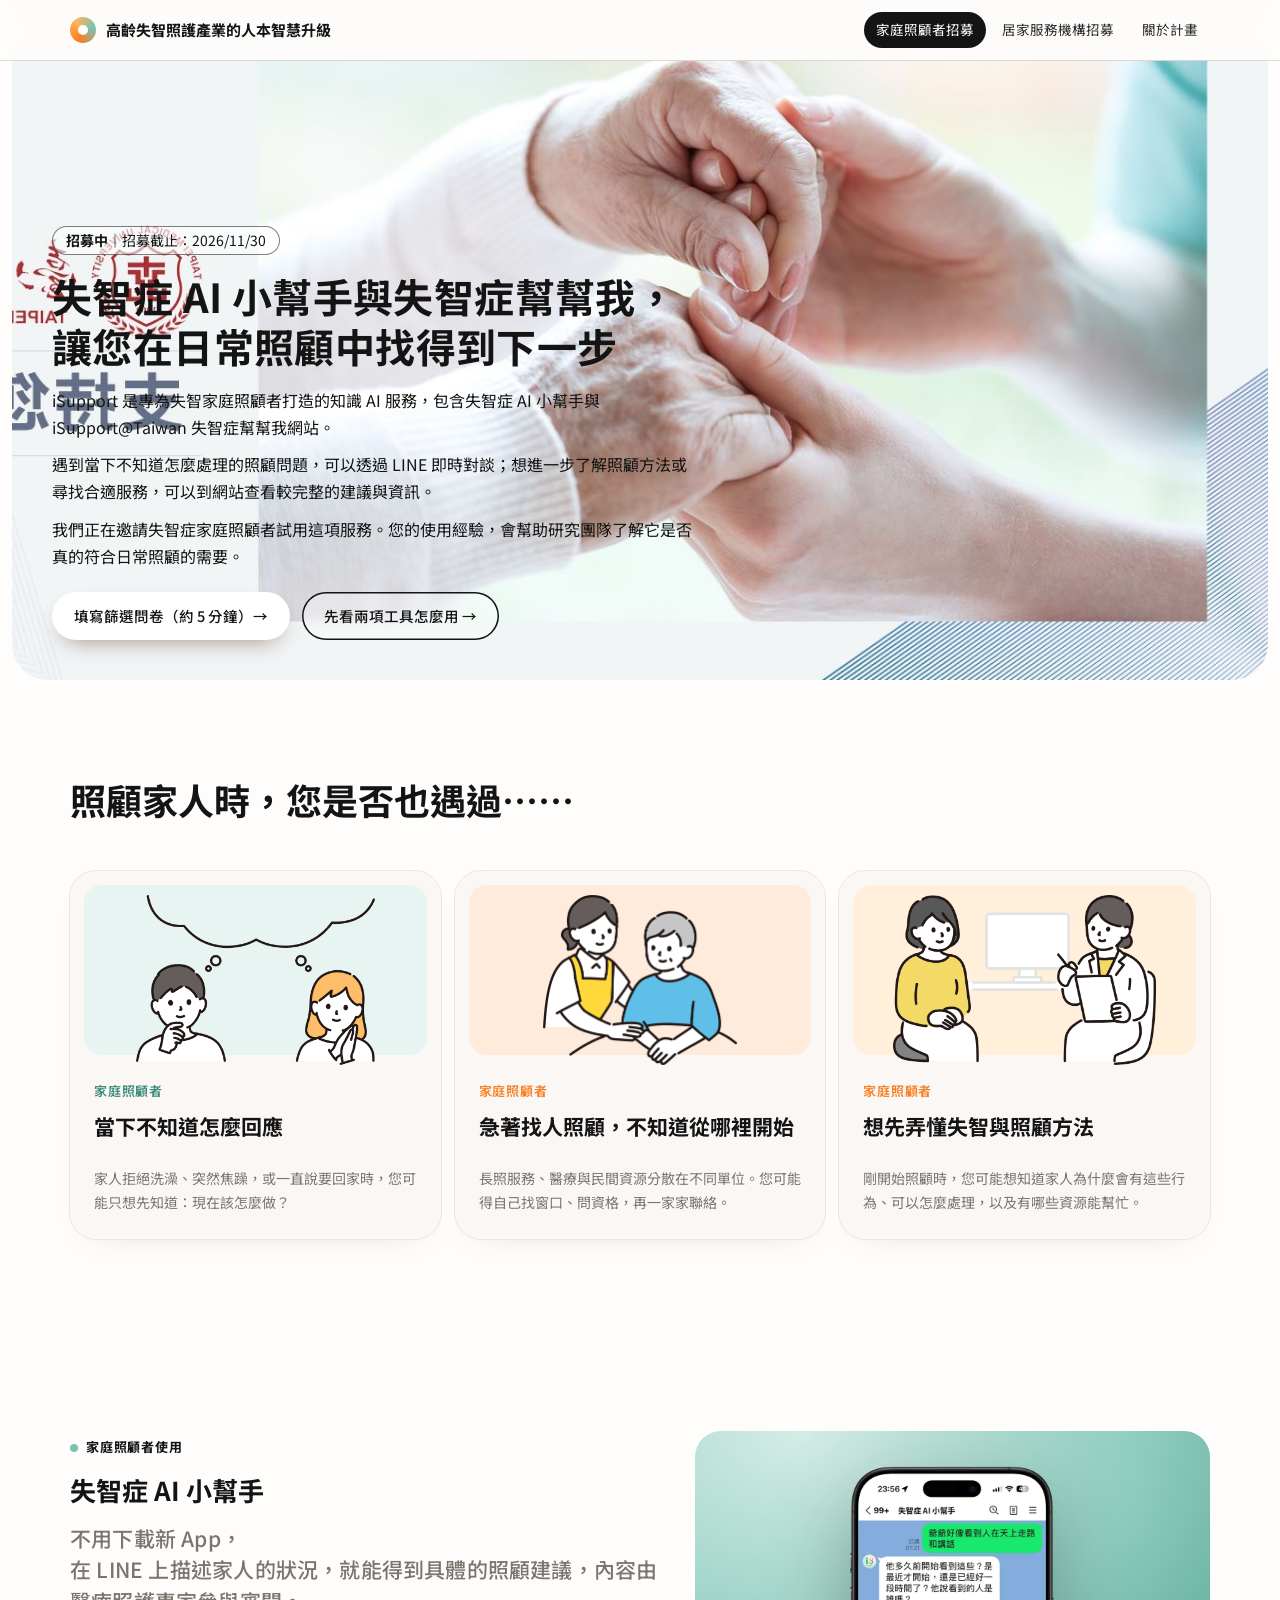
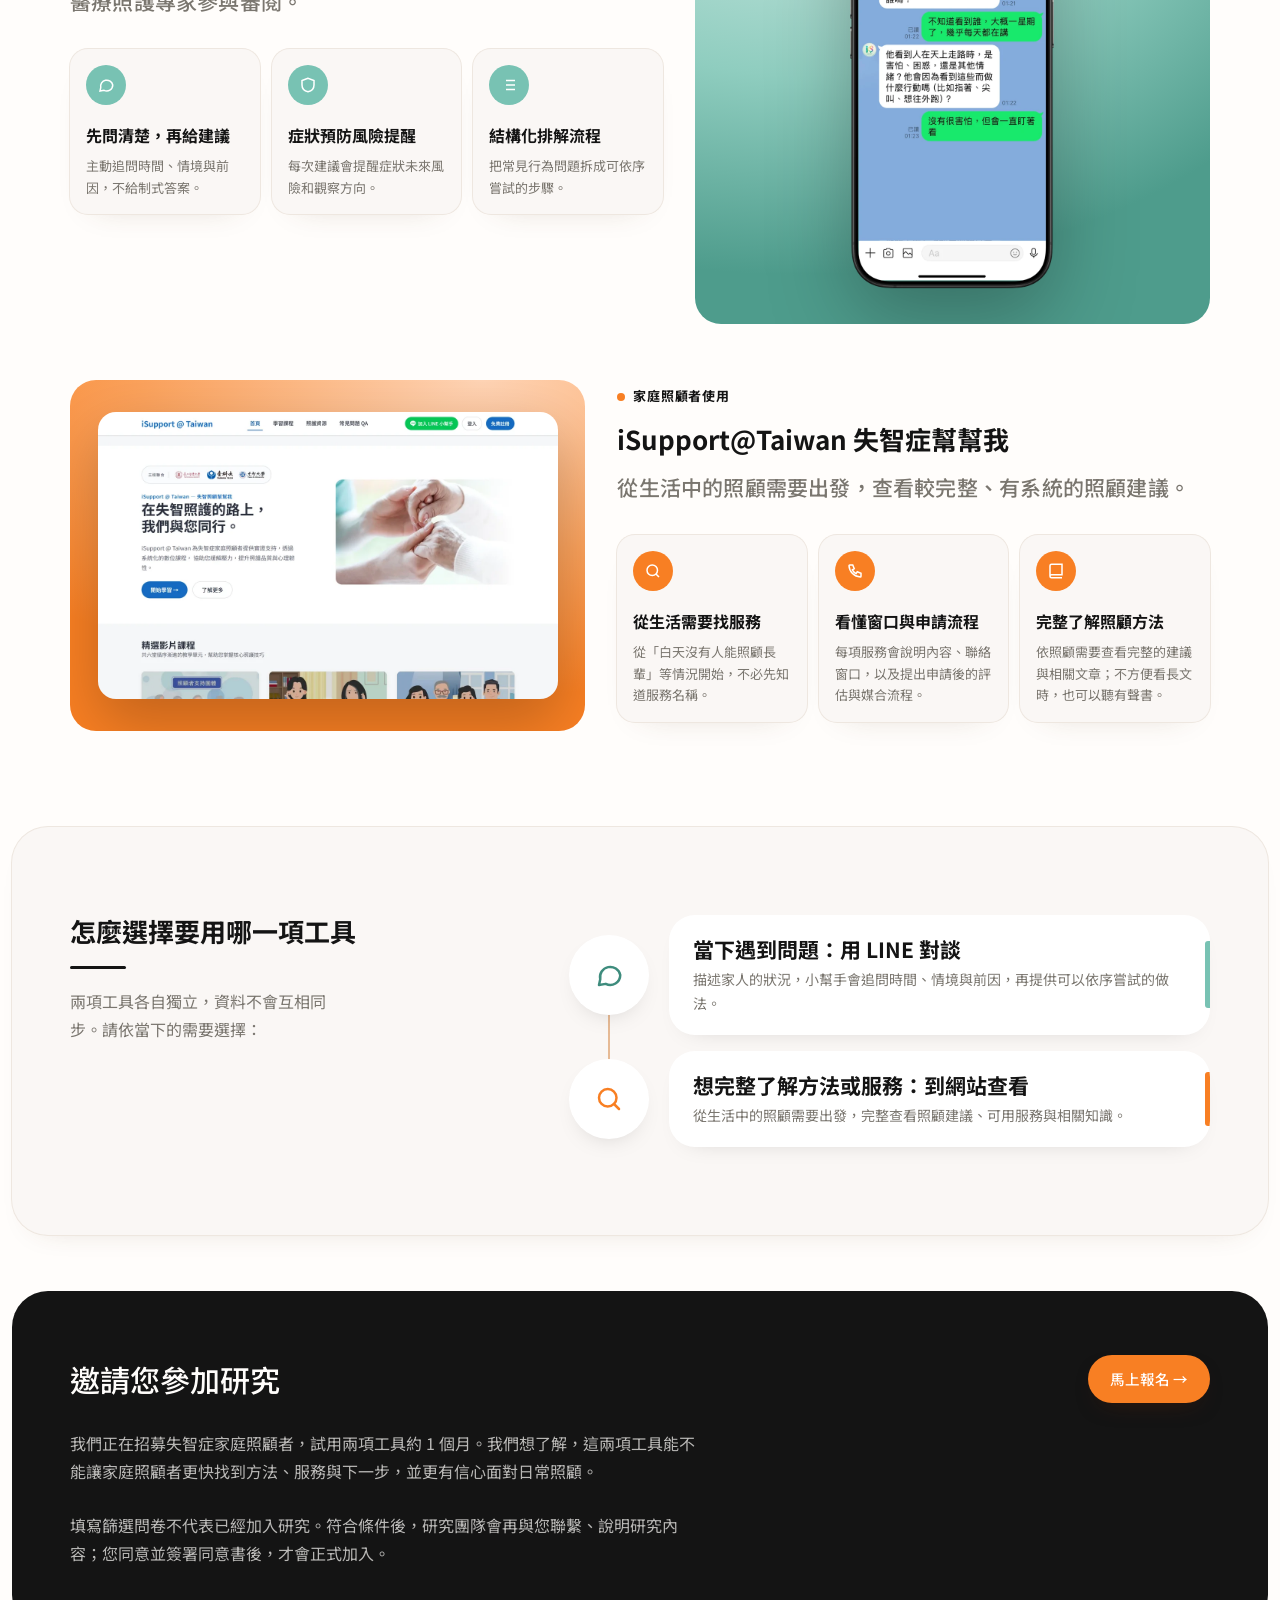
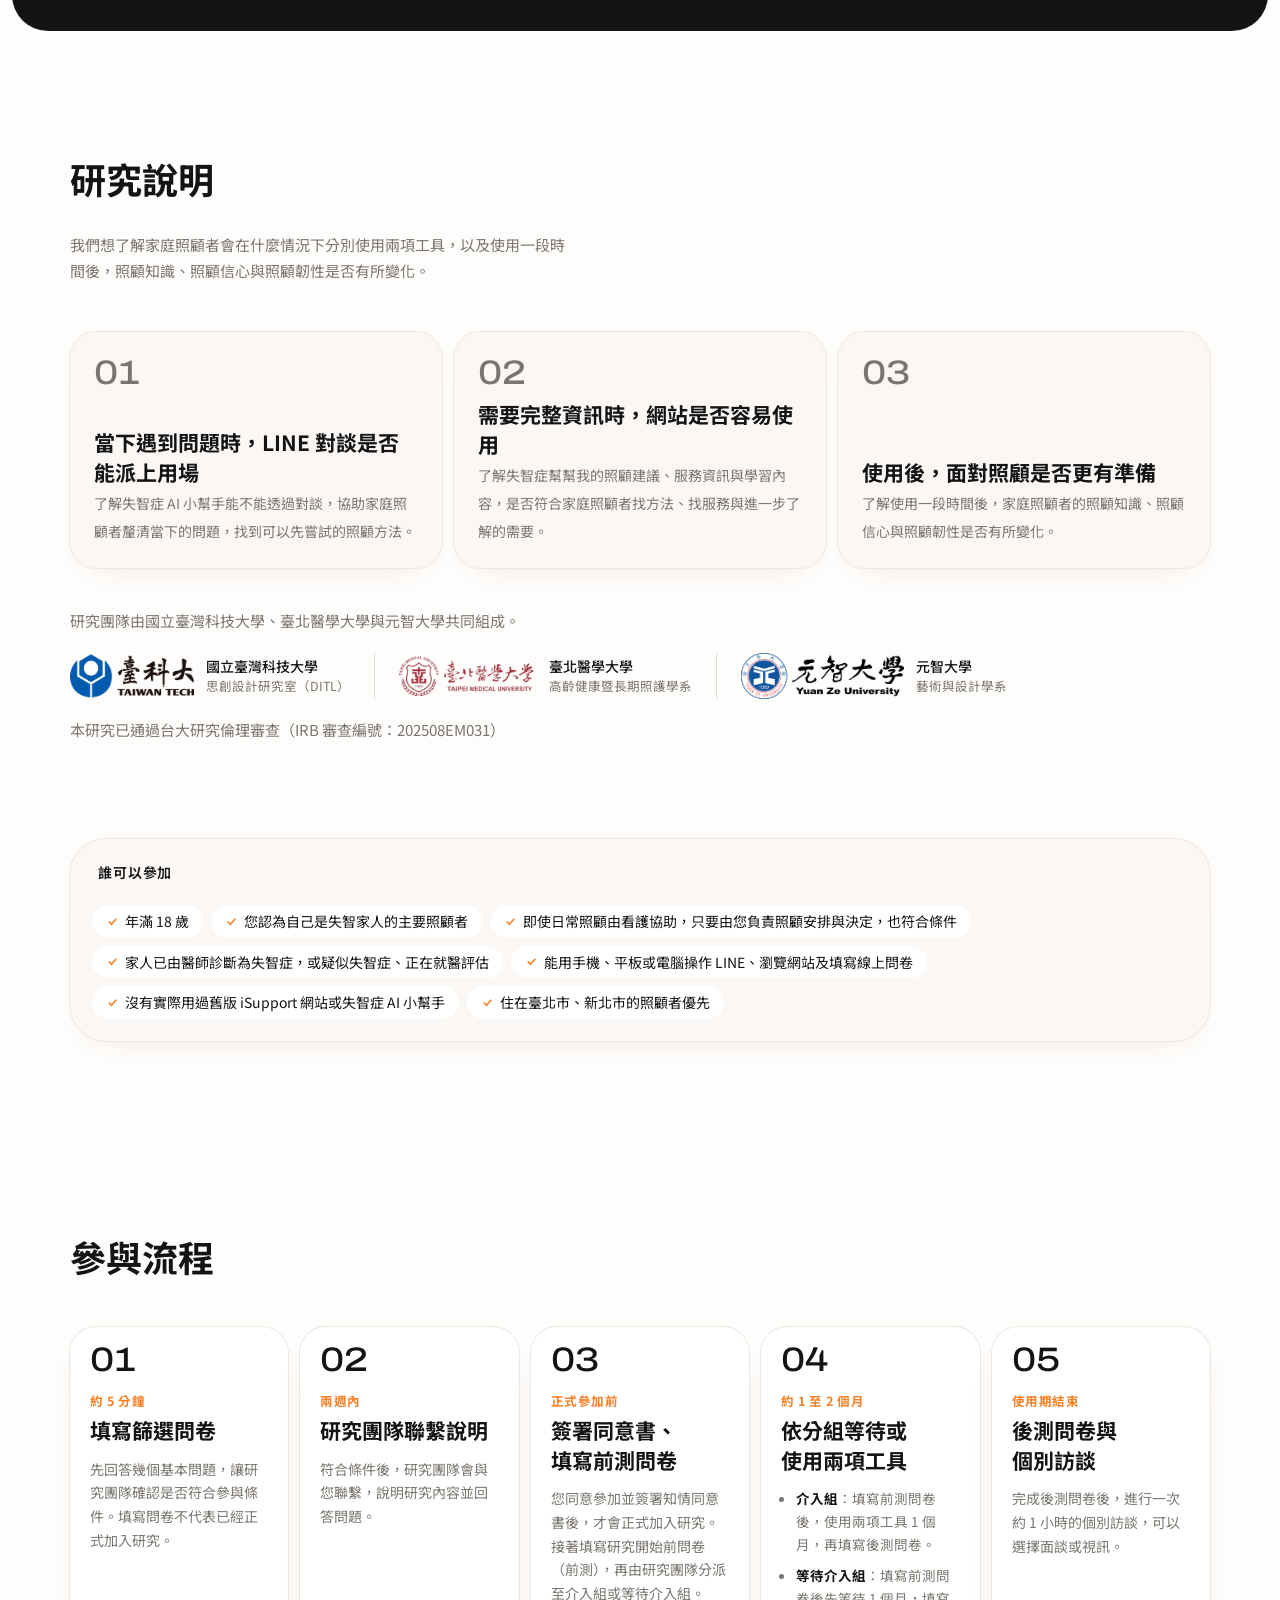
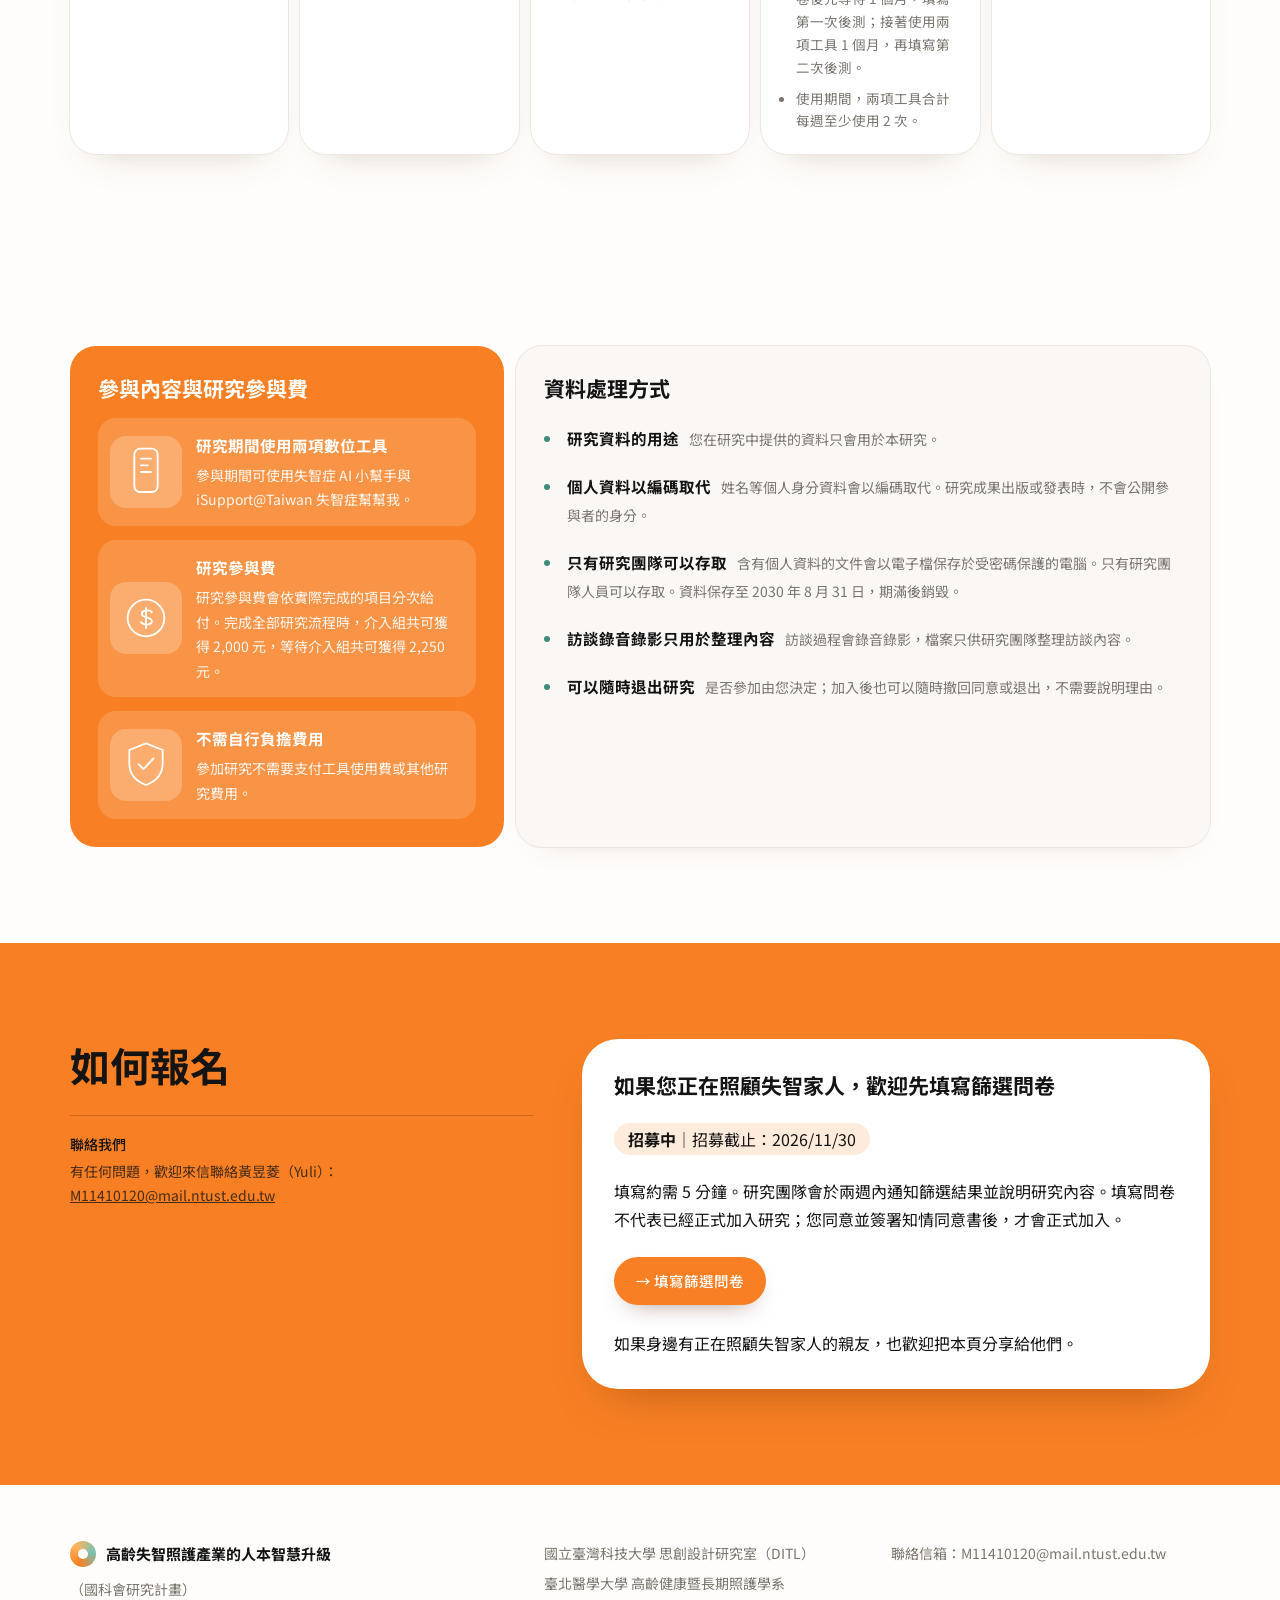
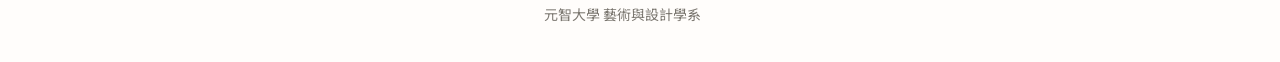
==== caregiver.html @ 8f6de263 "Add sign-up button next to the caregiver invitation heading Co-Authored-By: Claude Opus 5.5 <noreply" ====
<!DOCTYPE html>
<html lang="zh-Hant">
<head>
<meta charset="utf-8">
<meta name="viewport" content="width=device-width, initial-scale=1">
<title>家庭照顧者招募</title>
<link rel="preconnect" href="https://fonts.googleapis.com">
<link rel="preconnect" href="https://fonts.gstatic.com" crossorigin>
<link rel="stylesheet" href="https://fonts.googleapis.com/css2?family=Archivo:wdth,wght@62..125,300..700&family=Noto+Sans+TC:wght@300;400;500;700&display=swap">
<link rel="stylesheet" href="style.css">
</head>
<body>
<nav class="nav solid" aria-label="主選單">
  <div class="wrap nav-in">
    <a class="brand" href="index.html"><span class="mark" aria-hidden="true"></span><span>高齡失智照護產業的人本智慧升級</span></a>
    <div class="links">
      <a class="active" href="caregiver.html" aria-current="page">家庭照顧者招募</a>
      <a href="https://itracerecruit.vercel.app/" target="_blank" rel="noopener">居家服務機構招募</a>
      <a href="index.html#about">關於計畫</a>
    </div>
  </div>
</nav>

<header id="top" class="hero">
  <div class="hero-box">
    <div class="hero-bg"></div>
    <img class="hero-img" src="images/banner-image.jpg" alt="年輕人的雙手握著長者的雙手，背景是柔和的淺綠與白色">
    <div class="hero-foot">
      <div class="hero-copy">
        <p class="status"><strong>招募中</strong>｜招募截止：2026/11/30</p>
        <h1>失智症 AI 小幫手與失智症幫幫我，<br>讓您在日常照顧中找得到下一步</h1>
        <div class="lead">
          <p>iSupport 是專為失智家庭照顧者打造的知識 AI 服務，包含失智症 AI 小幫手與 iSupport@Taiwan 失智症幫幫我網站。</p>
          <p>遇到當下不知道怎麼處理的照顧問題，可以透過 LINE 即時對談；想進一步了解照顧方法或尋找合適服務，可以到網站查看較完整的建議與資訊。</p>
          <p>我們正在邀請失智症家庭照顧者試用這項服務。您的使用經驗，會幫助研究團隊了解它是否真的符合日常照顧的需要。</p>
        </div>
        <div class="hero-cta">
          <a class="pbtn pill-light noicon" href="https://forms.gle/ef3gXZLnYvv6YkhdA" target="_blank" rel="noopener">填寫篩選問卷（約 5 分鐘）→</a>
          <a class="pbtn pill-ghost" href="#tools">先看兩項工具怎麼用 →</a>
        </div>
      </div>
    </div>
  </div>
</header>

<section id="needs">
  <div class="wrap">
    <div class="intro">
      <h2>照顧家人時，您是否也遇過……</h2>
    </div>
    <div class="pain3">
      <a class="pcard pc1" href="#line">
        <div class="illu"><img src="images/needs-2.png" alt="兩個人各自托腮思考，上方有一個空白的思考雲"></div>
        <div class="pbody">
          <div>
            <span class="who">家庭照顧者</span>
            <h3>當下不知道怎麼回應</h3>
          </div>
          <p>家人拒絕洗澡、突然焦躁，或一直說要回家時，您可能只想先知道：現在該怎麼做？</p>
        </div>
        <div class="reveal">
          <span class="rtag">失智症 AI 小幫手</span>
          <strong><span class="sep">｜</span>透過對談釐清當下問題</strong>
          <span>在 LINE 描述家人的狀況，小幫手會透過對談追問情境、釐清問題，再提供可以依序嘗試的做法。</span>
          <span class="go">→ 前往了解</span>
        </div>
      </a>
      <a class="pcard pc2" href="#web">
        <div class="illu"><img src="images/needs-1.png" alt="照顧服務員坐在長者身旁，輕扶長者的手臂"></div>
        <div class="pbody">
          <div>
            <span class="who">家庭照顧者</span>
            <h3>急著找人照顧，不知道從哪裡開始</h3>
          </div>
          <p>長照服務、醫療與民間資源分散在不同單位。您可能得自己找窗口、問資格，再一家家聯絡。</p>
        </div>
        <div class="reveal">
          <span class="rtag">iSupport@Taiwan 失智症幫幫我</span>
          <strong><span class="sep">｜</span>從照顧需要找服務</strong>
          <span>從「白天沒有人能照顧長輩」等生活需要出發，查看可能適合的服務、聯絡窗口與申請流程。</span>
          <span class="go">→ 前往了解</span>
        </div>
      </a>
      <a class="pcard pc3" href="#web">
        <div class="illu"><img src="images/needs-3.png" alt="照顧者坐著和拿著板夾的醫護人員面談"></div>
        <div class="pbody">
          <div>
            <span class="who">家庭照顧者</span>
            <h3>想先弄懂失智與照顧方法</h3>
          </div>
          <p>剛開始照顧時，您可能想知道家人為什麼會有這些行為、可以怎麼處理，以及有哪些資源能幫忙。</p>
        </div>
        <div class="reveal">
          <span class="rtag">iSupport@Taiwan 失智症幫幫我</span>
          <strong><span class="sep">｜</span>完整了解照顧方法</strong>
          <span>依目前的照顧需要，查看完整的照顧建議與相關文章；不方便看長文時，也可以聽有聲書。</span>
          <span class="go">→ 前往了解</span>
        </div>
      </a>
    </div>
  </div>
</section>

<section id="tools">
  <div class="wrap">
    <div id="line" class="product">
      <div class="p-copy">
        <div>
          <p class="p-name"><i></i>家庭照顧者使用</p>
          <h2 style="font-size:clamp(22px,2.2vw,26px);margin-bottom:16px">失智症 AI 小幫手</h2>
          <p class="statement">不用下載新 App，<span class="dim">在 LINE 上描述家人的狀況，就能得到具體的照顧建議，內容由醫療照護專家參與審閱。</span></p>
        </div>
        <div class="feats">
          <div class="feat"><span class="ic"><svg viewBox="0 0 24 24" fill="none" stroke="currentColor" stroke-width="2" aria-hidden="true"><path d="M21 12a8 8 0 0 1-11.6 7.1L4 20l1-4.6A8 8 0 1 1 21 12z"/></svg></span><b>先問清楚，再給建議</b><span>主動追問時間、情境與前因，不給制式答案。</span></div>
          <div class="feat"><span class="ic"><svg viewBox="0 0 24 24" fill="none" stroke="currentColor" stroke-width="2" aria-hidden="true"><path d="M12 3 4 6v6c0 5 3.5 8 8 9 4.5-1 8-4 8-9V6z"/></svg></span><b>症狀預防風險提醒</b><span>每次建議會提醒症狀未來風險和觀察方向。</span></div>
          <div class="feat"><span class="ic"><svg viewBox="0 0 24 24" fill="none" stroke="currentColor" stroke-width="2" aria-hidden="true"><path d="M8 6h12M8 12h12M8 18h12M4 6h.01M4 12h.01M4 18h.01"/></svg></span><b>結構化排解流程</b><span>把常見行為問題拆成可依序嘗試的步驟。</span></div>
        </div>
      </div>
      <div class="media m-green">
        <img class="shot" src="images/line-helper-shot.webp" alt="LINE 對話畫面：照顧者說爺爺好像看到人在天上走路和講話，失智症 AI 小幫手追問開始多久、看到的人是誰，以及爺爺的情緒與反應" width="560" height="1144">
      </div>
    </div>
    <div id="web" class="product flip">
      <div class="p-copy">
        <div>
          <p class="p-name"><i></i>家庭照顧者使用</p>
          <h2 style="font-size:clamp(22px,2.2vw,26px);margin-bottom:16px">iSupport@Taiwan 失智症幫幫我</h2>
          <p class="statement">從生活中的照顧需要出發，查看較完整、有系統的照顧建議。</p>
        </div>
        <div class="feats">
          <div class="feat"><span class="ic"><svg viewBox="0 0 24 24" fill="none" stroke="currentColor" stroke-width="2" aria-hidden="true"><circle cx="11" cy="11" r="7"/><path d="m20 20-4-4"/></svg></span><b>從生活需要找服務</b><span>從「白天沒有人能照顧長輩」等情況開始，不必先知道服務名稱。</span></div>
          <div class="feat"><span class="ic"><svg viewBox="0 0 24 24" fill="none" stroke="currentColor" stroke-width="2" aria-hidden="true"><path d="M5 4h4l2 5-2.5 1.5a11 11 0 0 0 5 5L15 13l5 2v4a1 1 0 0 1-1 1A16 16 0 0 1 4 5a1 1 0 0 1 1-1z"/></svg></span><b>看懂窗口與申請流程</b><span>每項服務會說明內容、聯絡窗口，以及提出申請後的評估與媒合流程。</span></div>
          <div class="feat"><span class="ic"><svg viewBox="0 0 24 24" fill="none" stroke="currentColor" stroke-width="2" aria-hidden="true"><path d="M4 19V5a2 2 0 0 1 2-2h14v14H6a2 2 0 0 0-2 2 2 2 0 0 0 2 2h14"/></svg></span><b>完整了解照顧方法</b><span>依照顧需要查看完整的建議與相關文章；不方便看長文時，也可以聽有聲書。</span></div>
        </div>
      </div>
      <div class="media m-orange">
        <img src="images/web-home-shot.webp" alt="iSupport@Taiwan 網站首頁畫面：上方是三校聯合標誌與標題「在失智照護的路上，我們與您同行。」，右側是握手照片，下方是影片課程列表" width="1200" height="750">
      </div>
    </div>
  </div>
</section>

<section id="how" class="band">
  <div class="wrap how-grid">
    <div class="how-side">
      <h2>怎麼選擇要用哪一項工具</h2>
      <div class="rule"></div>
      <p>兩項工具各自獨立，資料不會互相同步。請依當下的需要選擇：</p>
    </div>
    <ol class="vflow">
      <li class="vf-w">
        <span class="vf-ic"><svg viewBox="0 0 24 24" fill="none" stroke="currentColor" stroke-width="2" aria-hidden="true"><path d="M21 12a8 8 0 0 1-11.6 7.1L4 20l1-4.6A8 8 0 1 1 21 12z"/></svg></span>
        <div class="vf-card"><b>當下遇到問題：用 LINE 對談</b><small>描述家人的狀況，小幫手會追問時間、情境與前因，再提供可以依序嘗試的做法。</small></div>
      </li>
      <li class="vf-s">
        <span class="vf-ic"><svg viewBox="0 0 24 24" fill="none" stroke="currentColor" stroke-width="2" aria-hidden="true"><circle cx="11" cy="11" r="7"/><path d="m20 20-4-4"/></svg></span>
        <div class="vf-card"><b>想完整了解方法或服務：到網站查看</b><small>從生活中的照顧需要出發，完整查看照顧建議、可用服務與相關知識。</small></div>
      </li>
    </ol>
  </div>
</section>

<div id="join" class="cta">
  <div class="cta-in">
    <div class="wrap cta-grid">
      <div class="row">
        <h2>邀請您參加研究</h2>
        <a class="pbtn pill-orange noicon" href="https://forms.gle/ef3gXZLnYvv6YkhdA" target="_blank" rel="noopener">馬上報名 →</a>
      </div>
      <p>我們正在招募失智症家庭照顧者，試用兩項工具約 1 個月。我們想了解，這兩項工具能不能讓家庭照顧者更快找到方法、服務與下一步，並更有信心面對日常照顧。</p>
      <p>填寫篩選問卷不代表已經加入研究。符合條件後，研究團隊會再與您聯繫、說明研究內容；您同意並簽署同意書後，才會正式加入。</p>
    </div>
  </div>
</div>

<section id="study">
  <div class="wrap">
    <div class="intro">
      <h2>研究說明</h2>
      <p class="sub">我們想了解家庭照顧者會在什麼情況下分別使用兩項工具，以及使用一段時間後，照顧知識、照顧信心與照顧韌性是否有所變化。</p>
    </div>
    <div class="goals">
      <div class="goal"><span class="k">01</span><div><b><span class="sep">｜</span>當下遇到問題時，LINE 對談是否能派上用場</b><br><span>了解失智症 AI 小幫手能不能透過對談，協助家庭照顧者釐清當下的問題，找到可以先嘗試的照顧方法。</span></div></div>
      <div class="goal"><span class="k">02</span><div><b><span class="sep">｜</span>需要完整資訊時，網站是否容易使用</b><br><span>了解失智症幫幫我的照顧建議、服務資訊與學習內容，是否符合家庭照顧者找方法、找服務與進一步了解的需要。</span></div></div>
      <div class="goal"><span class="k">03</span><div><b><span class="sep">｜</span>使用後，面對照顧是否更有準備</b><br><span>了解使用一段時間後，家庭照顧者的照顧知識、照顧信心與照顧韌性是否有所變化。</span></div></div>
    </div>
    <div class="team">
      <p>研究團隊由國立臺灣科技大學、臺北醫學大學與元智大學共同組成。</p>
      <div class="partners">
        <div class="partner">
          <img class="logo-img" src="images/NTUST_Logo.png" alt="國立臺灣科技大學標誌：藍色圖形與「臺科大 TAIWAN TECH」字樣">
          <span class="names"><b>國立臺灣科技大學</b><span>思創設計研究室（DITL）</span></span>
        </div>
        <div class="partner">
          <img class="logo-img" src="images/TMU_Logo.png" alt="臺北醫學大學標誌：紅色校徽與「臺北醫學大學 TAIPEI MEDICAL UNIVERSITY」字樣">
          <span class="names"><b>臺北醫學大學</b><span>高齡健康暨長期照護學系</span></span>
        </div>
        <div class="partner">
          <img class="logo-img" src="images/YZU_Logo.png" alt="元智大學標誌：藍色校徽與「元智大學 Yuan Ze University」字樣">
          <span class="names"><b>元智大學</b><span>藝術與設計學系</span></span>
        </div>
      </div>
      <p class="irb">本研究已通過台大研究倫理審查（IRB 審查編號：202508EM031）</p>
    </div>

    <div id="who" class="org who-block">
      <div class="org-head">
        <h2>誰可以參加</h2>
      </div>
      <ul class="org-cond">
        <li><svg viewBox="0 0 24 24" fill="none" stroke="currentColor" stroke-width="3" aria-hidden="true"><path d="m5 12 5 5 9-10"/></svg>年滿 18 歲</li>
        <li><svg viewBox="0 0 24 24" fill="none" stroke="currentColor" stroke-width="3" aria-hidden="true"><path d="m5 12 5 5 9-10"/></svg>您認為自己是失智家人的主要照顧者</li>
        <li><svg viewBox="0 0 24 24" fill="none" stroke="currentColor" stroke-width="3" aria-hidden="true"><path d="m5 12 5 5 9-10"/></svg>即使日常照顧由看護協助，只要由您負責照顧安排與決定，也符合條件</li>
        <li><svg viewBox="0 0 24 24" fill="none" stroke="currentColor" stroke-width="3" aria-hidden="true"><path d="m5 12 5 5 9-10"/></svg>家人已由醫師診斷為失智症，或疑似失智症、正在就醫評估</li>
        <li><svg viewBox="0 0 24 24" fill="none" stroke="currentColor" stroke-width="3" aria-hidden="true"><path d="m5 12 5 5 9-10"/></svg>能用手機、平板或電腦操作 LINE、瀏覽網站及填寫線上問卷</li>
        <li><svg viewBox="0 0 24 24" fill="none" stroke="currentColor" stroke-width="3" aria-hidden="true"><path d="m5 12 5 5 9-10"/></svg>沒有實際用過舊版 iSupport 網站或失智症 AI 小幫手</li>
        <li><svg viewBox="0 0 24 24" fill="none" stroke="currentColor" stroke-width="3" aria-hidden="true"><path d="m5 12 5 5 9-10"/></svg>住在臺北市、新北市的照顧者優先</li>
      </ul>
    </div>
  </div>
</section>

<section id="process">
  <div class="wrap">
    <div class="intro">
      <h2>參與流程</h2>
    </div>
    <div class="steps5">
      <article class="step">
        <div class="step-body"><div><span class="n">01</span><span class="sep">｜</span><span class="when">約 5 分鐘</span><h3><span class="sep">：</span>填寫篩選問卷</h3></div><p>先回答幾個基本問題，讓研究團隊確認是否符合參與條件。填寫問卷不代表已經正式加入研究。</p></div>
      </article>
      <article class="step">
        <div class="step-body"><div><span class="n">02</span><span class="sep">｜</span><span class="when">兩週內</span><h3><span class="sep">：</span>研究團隊聯繫說明</h3></div><p>符合條件後，研究團隊會與您聯繫，說明研究內容並回答問題。</p></div>
      </article>
      <article class="step">
        <div class="step-body"><div><span class="n">03</span><span class="sep">｜</span><span class="when">正式參加前</span><h3><span class="sep">：</span>簽署同意書、填寫前測問卷</h3></div><p>您同意參加並簽署知情同意書後，才會正式加入研究。接著填寫研究開始前問卷（前測），再由研究團隊分派至介入組或等待介入組。</p></div>
      </article>
      <article class="step">
        <div class="step-body"><div><span class="n">04</span><span class="sep">｜</span><span class="when">約 1 至 2 個月</span><h3><span class="sep">：</span>依分組等待或使用兩項工具</h3></div>
          <ul>
            <li><b>介入組</b>：填寫前測問卷後，使用兩項工具 1 個月，再填寫後測問卷。</li>
            <li><b>等待介入組</b>：填寫前測問卷後先等待 1 個月，填寫第一次後測；接著使用兩項工具 1 個月，再填寫第二次後測。</li>
            <li>使用期間，兩項工具合計每週至少使用 2 次。</li>
          </ul>
        </div>
      </article>
      <article class="step">
        <div class="step-body"><div><span class="n">05</span><span class="sep">｜</span><span class="when">使用期結束</span><h3><span class="sep">：</span>後測問卷與個別訪談</h3></div><p>完成後測問卷後，進行一次約 1 小時的個別訪談，可以選擇面談或視訊。</p></div>
      </article>
    </div>
  </div>
</section>

<section id="benefits">
  <div class="wrap">
    <div class="rp">
      <div class="reward">
        <h3>參與內容與研究參與費</h3>
        <div class="rw">
          <span class="rw-ill"><svg viewBox="0 0 72 72" aria-hidden="true"><rect x="22" y="8" width="28" height="52" rx="7"/><path d="M30 20h12M30 28h8M30 36h12"/></svg></span>
          <div><b>研究期間使用兩項數位工具</b><span>參與期間可使用失智症 AI 小幫手與 iSupport@Taiwan 失智症幫幫我。</span></div>
        </div>
        <div class="rw">
          <span class="rw-ill"><svg viewBox="0 0 72 72" aria-hidden="true"><circle cx="36" cy="36" r="22"/><path d="M36 24v24M43 29c-2-3-12-3-12 2 0 6 12 3 12 9 0 5-10 5-13 1"/></svg></span>
          <div><b>研究參與費</b><span>研究參與費會依實際完成的項目分次給付。完成全部研究流程時，介入組共可獲得 2,000 元，等待介入組共可獲得 2,250 元。</span></div>
        </div>
        <div class="rw">
          <span class="rw-ill"><svg viewBox="0 0 72 72" aria-hidden="true"><path d="M36 10 16 18v16c0 14 9 22 20 26 11-4 20-12 20-26V18z"/><path d="m27 35 6 6 12-13"/></svg></span>
          <div><b>不需自行負擔費用</b><span>參加研究不需要支付工具使用費或其他研究費用。</span></div>
        </div>
      </div>
      <div id="privacy" class="privacy">
        <h3>資料處理方式</h3>
        <ul class="pv-list">
          <li><b>研究資料的用途</b><span>您在研究中提供的資料只會用於本研究。</span></li>
          <li><b>個人資料以編碼取代</b><span>姓名等個人身分資料會以編碼取代。研究成果出版或發表時，不會公開參與者的身分。</span></li>
          <li><b>只有研究團隊可以存取</b><span>含有個人資料的文件會以電子檔保存於受密碼保護的電腦。只有研究團隊人員可以存取。資料保存至 2030 年 8 月 31 日，期滿後銷毀。</span></li>
          <li><b>訪談錄音錄影只用於整理內容</b><span>訪談過程會錄音錄影，檔案只供研究團隊整理訪談內容。</span></li>
          <li><b>可以隨時退出研究</b><span>是否參加由您決定；加入後也可以隨時撤回同意或退出，不需要說明理由。</span></li>
        </ul>
      </div>
    </div>
  </div>
</section>

<section id="apply" class="apply-sec">
  <div class="wrap form-wrap">
    <div class="form-side">
      <h2>如何報名</h2>
      <div id="contact" class="contact">
        <b>聯絡我們</b>
        <span>有任何問題，歡迎來信聯絡黃昱菱（Yuli）：<a href="mailto:M11410120@mail.ntust.edu.tw">M11410120@mail.ntust.edu.tw</a></span>
      </div>
    </div>
    <div class="form-card">
      <h3>如果您正在照顧失智家人，歡迎先填寫篩選問卷</h3>
      <p class="status"><strong>招募中</strong>｜招募截止：2026/11/30</p>
      <p>填寫約需 5 分鐘。研究團隊會於兩週內通知篩選結果並說明研究內容。填寫問卷不代表已經正式加入研究；您同意並簽署知情同意書後，才會正式加入。</p>
      <a class="pbtn pill-orange noicon" href="https://forms.gle/ef3gXZLnYvv6YkhdA" target="_blank" rel="noopener">→ 填寫篩選問卷</a>
      <p>如果身邊有正在照顧失智家人的親友，也歡迎把本頁分享給他們。</p>
    </div>
  </div>
</section>

<footer>
  <div class="wrap">
    <div class="foot">
      <div>
        <a class="brand" href="index.html"><span class="mark" aria-hidden="true"></span><span>高齡失智照護產業的人本智慧升級</span></a><span>（國科會研究計畫）</span>
      </div>
      <ul>
        <li>國立臺灣科技大學 思創設計研究室（DITL）</li>
        <li>臺北醫學大學 高齡健康暨長期照護學系</li>
        <li>元智大學 藝術與設計學系</li>
      </ul>
      <p>聯絡信箱：<a href="mailto:M11410120@mail.ntust.edu.tw">M11410120@mail.ntust.edu.tw</a></p>
    </div>
  </div>
</footer>
</body>
</html>
---- style.css ----
/* Layout: 留白多的極簡編排——全幅插畫主視覺＋超大字標，區塊用「小標籤（左）＋大段陳述（右）」開場，內容收在淺灰圓角面板，步驟用可橫向滑動的卡片與進度線 */
:root{
  --page:#FFFDFB; --panel:#FAF7F5; --surface:#FFFFFF; --ink:#141414; --muted:#7A766F; --line:#DCD9D2;
  --primary:#F87F23; --primary-soft:#FEEBDC; --green:#78C2B3; --green-ink:#3E8C7D; --green-soft:#E7F4F1; --yellow:#FFB45C;
  --danger:#D9472F; --chat-me:#D3ECE6; --edge:#EEE7E0; --amber:#FFEFD6; --lift:0 14px 32px -26px rgba(90,60,30,.28);
  --teal:var(--green); --teal-soft:var(--green-soft); --orange:var(--green-ink); --orange-soft:var(--green-soft); --lav-soft:color-mix(in srgb,var(--yellow) 18%,var(--surface)); --bg:var(--panel);
  --f-wide:"Archivo","Noto Sans TC",system-ui,sans-serif;
  --f-body:"Noto Sans TC","PingFang TC","Microsoft JhengHei",system-ui,sans-serif;
  --r-xl:36px; --r-lg:26px; --r:18px;
  color-scheme:light;
}

*{box-sizing:border-box}
html{overflow-x:clip}
body{background:var(--page);color:var(--ink);font-family:var(--f-body);font-size:16px;line-height:1.75;margin:0;overflow-x:clip}
.wrap{max-width:1180px;margin:0 auto;padding-inline:20px;position:relative}
h1,h2,h3,h4{margin:0;line-height:1.3;text-wrap:balance}
p{margin:0}
a{color:inherit}
.num{font-family:var(--f-wide);font-variant-numeric:tabular-nums}
section{padding-block:96px;position:relative}
:focus-visible{outline:3px solid var(--primary);outline-offset:3px}

/* pills */
.pbtn{display:inline-flex;align-items:center;gap:14px;padding:6px 6px 6px 22px;border-radius:999px;font-size:14.5px;font-weight:500;text-decoration:none;white-space:nowrap;transition:transform .2s ease}
.pbtn i{width:36px;height:36px;border-radius:50%;display:grid;place-items:center;flex:none;transition:transform .25s ease}
.pbtn i svg{width:16px;height:16px}
.pbtn:hover i{transform:translateX(3px) rotate(-30deg)}
.pill-dark{background:var(--ink);color:var(--page)} .pill-dark i{background:var(--page);color:var(--ink)}
.pill-light{background:rgba(255,255,255,.92);color:#141414} .pill-light i{background:#141414;color:#fff}
.pill-orange{background:var(--primary);color:#fff} .pill-orange i{background:#fff;color:#C25E10}
.pill-ghost{background:transparent;color:inherit;box-shadow:inset 0 0 0 1.5px currentColor;padding:6px 22px;min-height:48px}

/* labels + statements */
.label{display:flex;align-items:center;gap:10px;font-size:17px;font-weight:700;letter-spacing:.06em;color:var(--ink)}
.label svg{width:14px;height:14px;color:var(--primary);flex:none}
.intro{display:grid;grid-template-columns:1fr;justify-items:start;gap:16px;margin-bottom:48px;max-width:860px}
.statement{font-size:clamp(21px,2.2vw,26px);font-weight:500;line-height:1.5;letter-spacing:.01em;color:var(--primary)}
.statement .dim{color:var(--ink);display:block}
.statement .ink{color:var(--ink)}
.intro .sub{color:var(--muted);font-size:15px;max-width:58ch;margin-top:14px}
.intro .act{margin-top:26px}

/* nav */
.nav{position:fixed;inset:0 0 auto;z-index:30;padding-top:calc(env(safe-area-inset-top,0px) + 14px);transition:background .3s,padding .3s}
.nav-in{display:flex;align-items:center;justify-content:space-between;gap:16px;color:#fff;transition:color .3s}
.nav.solid{background:color-mix(in srgb,var(--page) 90%,transparent);backdrop-filter:blur(12px);padding-bottom:12px;padding-top:calc(env(safe-area-inset-top,0px) + 12px);border-bottom:1px solid var(--line)}
.nav.solid .nav-in{color:var(--ink)}
.brand{display:flex;align-items:center;gap:10px;text-decoration:none;font-weight:700;font-size:15px}
.mark{width:26px;height:26px;border-radius:50%;background:conic-gradient(from 200deg,var(--primary),var(--yellow),var(--green),var(--primary));display:grid;place-items:center}
.mark::after{content:"";width:10px;height:10px;border-radius:50%;background:#fff}
.links{display:flex;align-items:center;gap:4px;font-size:13.5px}
.links a:not(.pbtn){text-decoration:none;padding:6px 12px;border-radius:999px;opacity:.9;transition:background .25s,color .25s}
.links a:not(.pbtn):hover{opacity:1;background:rgba(255,255,255,.18)}
.nav.solid .links a:not(.pbtn):hover{background:var(--panel)}
.links a.active:not(.pbtn){background:var(--ink);color:var(--page);opacity:1}
.nav .pbtn{margin-left:10px;padding-left:18px;font-size:13.5px}
.nav .pbtn i{width:32px;height:32px}
.nav:not(.solid) .pbtn.pill-dark{background:#141414;color:#fff} .nav:not(.solid) .pbtn.pill-dark i{background:#fff;color:#141414}
@media (max-width:900px){.links a:not(.pbtn){display:none}}
@media (max-width:420px){.brand span:last-child{font-size:13.5px}.nav .pbtn{padding-left:14px;font-size:12.5px}}

/* hero */
.hero{padding:0 12px;padding-top:calc(env(safe-area-inset-top,0px) + 0px)}
.hero-box{position:relative;overflow:hidden;border-radius:0 0 var(--r-xl) var(--r-xl);min-height:680px;display:grid;grid-template-rows:1fr auto;color:#fff;isolation:isolate}
.hero-bg{position:absolute;inset:0;z-index:-3;background:linear-gradient(105deg,rgba(248,127,35,.94) 0%,rgba(249,146,58,.84) 38%,rgba(252,190,110,.62) 70%,rgba(255,228,160,.5) 100%),var(--hero-img) center 60%/cover no-repeat,#F87F23}
.hero-scene{position:absolute;inset:0;width:100%;height:100%;z-index:-3}
.hero-scene.fg{z-index:-1}
.wordmark{font-family:var(--f-wide);font-variation-settings:"wdth" 125;font-weight:500;font-size:clamp(76px,18.5vw,270px);line-height:.9;letter-spacing:-.02em;text-align:center;margin-top:96px;color:#fff;opacity:.95;user-select:none;position:absolute;inset:0 0 auto;z-index:-2}
.hero-foot{display:flex;flex-wrap:wrap;justify-content:space-between;align-items:flex-end;gap:28px;padding:0 40px 40px}
.hero-copy{display:grid;gap:16px;max-width:620px}
.hero-copy .lead{display:grid;gap:6px;font-size:16px;line-height:1.7;max-width:40em;text-shadow:0 1px 10px rgba(180,70,0,.35)}
.hero h1{font-size:clamp(30px,4vw,50px);font-weight:700;line-height:1.25;letter-spacing:.01em;text-shadow:0 2px 16px rgba(180,70,0,.3)}
.hero-cta{display:flex;flex-wrap:wrap;gap:12px;margin-top:6px}
.hero-cta .pill-ghost{color:#fff;background:rgba(255,255,255,.14);box-shadow:inset 0 0 0 1.5px rgba(255,255,255,.9);backdrop-filter:blur(6px)}
.hero-cta .pill-light{background:#fff;box-shadow:0 10px 24px -12px rgba(90,30,0,.6)}
.facts{display:flex;gap:12px;flex-wrap:wrap}
.fact{width:176px;background:rgba(255,255,255,.88);color:#141414;border-radius:20px;padding:14px 16px;display:grid;gap:4px;backdrop-filter:blur(10px)}
.fact b{font-family:var(--f-wide);font-variation-settings:"wdth" 112;font-size:24px;font-weight:500;line-height:1.1}
.fact b small{font-family:var(--f-body);font-size:13px;font-weight:500;margin-left:2px}
.fact span{font-size:12.5px;color:#5E5A54;line-height:1.5}
@media (max-width:700px){.hero{padding:0}.hero-box{border-radius:0 0 28px 28px;min-height:0}.hero-foot{padding:240px 20px 28px}.wordmark{margin-top:92px}.facts{width:100%}.fact{flex:1;width:auto;min-width:140px}}

/* partners */
.strip{padding-block:44px 0}
.strip-in{display:flex;flex-wrap:wrap;align-items:center;justify-content:space-between;gap:18px 28px}
.strip-lbl{font-size:13px;letter-spacing:.08em;color:var(--muted)}
.partners{display:flex;flex-wrap:wrap;align-items:center;gap:14px 0}
.partner{display:flex;align-items:center;gap:12px;padding-inline:24px}
.partner + .partner{border-left:1px solid var(--line)}
.partner .names{display:grid;line-height:1.45}
.partner .names b{font-size:14px;font-weight:500}
.partner .names span{font-size:12.5px;color:var(--muted)}
.logo-img{flex:none;height:46px;width:auto;display:block}
.logo-slot{flex:none;width:42px;height:42px;border-radius:50%;border:1.5px dashed var(--line);display:grid;place-items:center;font-size:10.5px;font-weight:700;color:var(--muted)}
.partner .sep{width:1px;height:26px;background:var(--line)}
@media (max-width:640px){.partner{padding-inline:0;width:100%}.partner + .partner{border-left:0}}

/* problem cards */
.pcard{position:relative;display:grid;grid-template-columns:200px 1fr;gap:20px;background:var(--panel);border-radius:var(--r-lg);padding:14px;text-decoration:none;color:inherit;min-height:250px;overflow:hidden}
.illu{border-radius:var(--r);display:grid;place-items:center;padding:10px}
.illu svg{width:100%;height:auto}
.pc1 .illu{background:var(--green-soft)} .pc2 .illu{background:var(--primary-soft)} .pc3 .illu{background:color-mix(in srgb,var(--yellow) 22%,var(--surface))}
.pbody{display:grid;align-content:space-between;gap:16px;padding:12px 10px 8px 0;min-width:0}
.who{font-family:var(--f-wide);font-variation-settings:"wdth" 112;font-size:13px;font-weight:600;letter-spacing:.06em}
.pc1 .who{color:var(--green-ink)} .pc2 .who,.pc3 .who{color:var(--primary)}
.pbody h3{font-size:21px;font-weight:700;margin-top:8px}
.pbody p{color:var(--muted);font-size:14px;line-height:1.7}
.reveal{position:absolute;inset:0;padding:22px 30px;display:grid;align-content:center;gap:8px;color:#141414;opacity:0;transform:translateY(14px);transition:opacity .3s,transform .3s;pointer-events:none;border-radius:inherit}
.pc1 .reveal{background:linear-gradient(45deg,#78C2B3 0%,#A9D9CF 45%,#FFFFFF 100%)}
.pc2 .reveal,.pc3 .reveal{background:linear-gradient(45deg,#F87F23 0%,#FBB27A 45%,#FFF8F2 100%)}
.reveal .rtag{justify-self:start;font-size:13px;font-weight:700;background:rgba(255,255,255,.85);color:#141414;border-radius:999px;padding:4px 14px;margin-bottom:4px}
.reveal strong{font-size:26px;line-height:1.3}
.reveal span{font-size:15px;max-width:none}
.reveal .go{display:inline-flex;align-items:center;gap:6px;font-weight:700;font-size:14px;margin-top:6px}
.reveal .go svg{width:16px;height:16px}
@media (hover:hover) and (pointer:fine){.pcard:hover .reveal,.pcard:focus-visible .reveal{opacity:1;transform:none}}
@media (hover:none),(pointer:coarse){.reveal{display:none}}
@media (max-width:560px){.pcard{grid-template-columns:1fr}.illu{height:150px}.illu svg{height:100%;width:auto}}

.pain3{display:grid;grid-template-columns:repeat(3,minmax(0,1fr));gap:14px}
.pain3 .pcard{grid-template-columns:1fr;grid-template-rows:auto 1fr;gap:16px;min-height:0}
.pain3 .illu{height:170px}
.pain3 .illu svg{height:100%;width:auto;max-width:100%}
.pain3 .pbody{padding:4px 10px 10px}
@media (max-width:900px){.pain3{grid-template-columns:1fr}.pain3 .pcard{grid-template-columns:200px 1fr;grid-template-rows:auto}.pain3 .illu{height:auto}}
@media (max-width:560px){.pain3 .pcard{grid-template-columns:1fr}.pain3 .illu{height:150px}}

/* products */
.product{display:grid;grid-template-columns:1.15fr 1fr;gap:32px;align-items:start}
.product + .product{margin-top:56px}
.product.flip .media{order:-1}
.product.flip{grid-template-columns:1fr 1.15fr}
.p-copy{display:grid;align-content:start;gap:32px;min-width:0}
.p-copy .statement{font-size:21px;color:var(--muted)}
.p-copy .statement .dim{color:var(--muted)}
.p-name{font-size:13px;font-weight:700;letter-spacing:.06em;display:inline-flex;align-items:center;gap:8px;margin-bottom:14px}
.p-name i{width:8px;height:8px;border-radius:50%;background:var(--green)}
.flip .p-name i{background:var(--primary)}
.feats{display:grid;grid-template-columns:repeat(3,1fr);gap:12px}
.feat{background:var(--panel);border-radius:var(--r);padding:16px;display:grid;gap:8px;align-content:start}
.feat .ic{width:40px;height:40px;border-radius:50%;background:var(--green);display:grid;place-items:center;color:#fff}
.flip .feat .ic{background:var(--primary)}
.feat .ic svg{width:18px;height:18px}
.feat b{font-size:14.5px;margin-top:10px}
.feat span{font-size:13px;color:var(--muted);line-height:1.65}
.media{position:relative;border-radius:var(--r-lg);overflow:hidden;min-height:0;display:grid;place-items:center;padding:32px 24px 84px;min-width:0}
.media.m-green{background:radial-gradient(120% 90% at 20% 0%,#D3ECE6 0%,#8FCDBF 55%,#4E9C8C 100%)}
.media.m-orange{background:radial-gradient(120% 90% at 80% 0%,#FFD4B5 0%,#FBA25C 55%,#F87F23 100%)}
.quote{position:absolute;left:24px;right:24px;bottom:20px;color:#fff;display:grid;gap:10px;font-size:14px}
.quote .ln{display:flex;align-items:center;gap:10px;font-size:12px;opacity:.85}
.quote .ln i{flex:1;height:2px;background:rgba(255,255,255,.35);border-radius:2px;position:relative}
.quote .ln i::after{content:"";position:absolute;inset:0 70% 0 0;background:#fff;border-radius:2px}
@media (max-width:980px){.product,.product.flip{grid-template-columns:1fr}.product.flip .media{order:0}}
@media (max-width:620px){.feats{grid-template-columns:1fr}.media{min-height:0}}

/* how (vertical flow) */
.how-grid{display:grid;grid-template-columns:.9fr 1.3fr;gap:40px 56px;align-items:start}
.how-side{display:grid;gap:18px;position:sticky;top:110px}
.how-big{font-family:var(--f-wide);font-variation-settings:"wdth" 120;font-weight:600;font-size:42px;line-height:.85;color:var(--primary)}
.how-side h2{font-size:clamp(22px,2.2vw,26px);font-weight:700;line-height:1.25}
.how-side h2 .how-big{display:block;margin-bottom:6px}
.how-side h2 em{font-style:normal;color:var(--primary)}
.how-side .rule{width:56px;height:3px;background:var(--ink);border-radius:2px}
.how-side p:not(.label){color:var(--muted);max-width:30ch}
.vflow{list-style:none;margin:0;padding:0;display:grid;gap:16px;position:relative}
.vflow::before{content:"";position:absolute;left:39px;top:40px;bottom:40px;width:2px;background:color-mix(in srgb,var(--primary) 35%,var(--line))}
.vflow li{display:grid;grid-template-columns:80px 1fr;gap:20px;align-items:center;position:relative}
.vf-ic{width:80px;height:80px;border-radius:50%;background:var(--surface);display:grid;place-items:center;box-shadow:0 10px 26px -16px rgba(0,0,0,.25);position:relative;z-index:1}
.vf-ic svg{width:30px;height:30px}
.vf-card{background:var(--surface);border-radius:var(--r-lg);padding:20px 26px 20px 24px;display:grid;gap:4px;position:relative;overflow:hidden;box-shadow:0 10px 26px -20px rgba(0,0,0,.25)}
.vf-card::after{content:"";position:absolute;right:0;top:22%;bottom:22%;width:5px;border-radius:3px 0 0 3px}
.vf-card .n{font-family:var(--f-wide);font-variation-settings:"wdth" 112;font-weight:600;font-size:15px}
.vf-card b{font-size:18px}
.vf-card small{color:var(--muted);font-size:14px;line-height:1.65}
.vf-card .role{font-size:11.5px;font-weight:700;border-radius:999px;padding:1px 10px;width:fit-content}
.vf-w .vf-ic{color:var(--green-ink)} .vf-w .n{color:var(--green-ink)} .vf-w .vf-card::after{background:var(--green)} .vf-w .role{background:var(--green-soft);color:var(--green-ink)}
.vf-s .vf-ic{color:var(--primary)} .vf-s .n{color:var(--primary)} .vf-s .vf-card::after{background:var(--primary)} .vf-s .role{background:var(--primary-soft);color:var(--primary)}
.vf-head{display:flex;align-items:center;gap:10px}
.how-quote{grid-column:1/-1;display:flex;align-items:center;gap:22px;background:var(--surface);border-radius:var(--r-lg);padding:20px 26px;margin-top:8px}
.how-quote .q{width:52px;height:52px;border-radius:50%;background:var(--primary);color:#fff;display:grid;place-items:center;flex:none;font-family:Georgia,serif;font-size:34px;line-height:1;padding-top:12px}
.how-quote p{font-size:clamp(16px,1.8vw,20px);font-weight:500;border-left:1px solid var(--line);padding-left:22px}
.how-quote p em{font-style:normal;color:var(--primary)}
@media (max-width:900px){.how-grid{grid-template-columns:1fr}.how-side{position:static}}
@media (max-width:520px){.vflow li{grid-template-columns:56px 1fr;gap:12px}.vf-ic{width:56px;height:56px}.vf-ic svg{width:22px;height:22px}.vflow::before{left:27px}.vf-card{padding:16px 20px 16px 18px}.how-quote{flex-direction:column;align-items:flex-start}.how-quote p{border-left:0;padding-left:0}}

/* grey band panels */
.band{background:var(--panel);border-radius:var(--r-xl);margin-inline:12px;padding-block:88px}
@media (max-width:700px){.band{margin-inline:0;border-radius:28px}}

/* goals */
.goals{display:grid;grid-template-columns:repeat(3,1fr);gap:12px}
.goal{background:var(--panel);border-radius:var(--r-lg);padding:24px;display:grid;gap:10px;min-height:200px;align-content:space-between}
.goal .k{font-family:var(--f-wide);font-variation-settings:"wdth" 120;font-size:34px;font-weight:500;line-height:1}
.goal b{font-size:17px}
.goal span{color:var(--muted);font-size:14px}
@media (max-width:760px){.goals{grid-template-columns:1fr}}

/* conditions */
.org{background:var(--panel);border-radius:var(--r-xl);padding:22px;display:grid;gap:18px}
.org-head{display:flex;flex-wrap:wrap;align-items:center;gap:12px 20px;padding:4px 6px}
.org-head b{font-family:var(--f-wide);font-variation-settings:"wdth" 112;font-weight:600;font-size:14px;letter-spacing:.06em}
.org-act{margin-left:auto}
.org-cond{display:flex;flex-wrap:wrap;gap:8px;list-style:none;margin:0;padding:0}
.org-cond li{display:inline-flex;align-items:center;gap:6px;font-size:14px;background:var(--surface);border-radius:999px;padding:4px 14px}
.org-cond svg{width:13px;height:13px;color:var(--primary)}
.roles{display:grid;grid-template-columns:1fr 1fr;gap:14px;align-items:stretch}
.role{background:var(--surface);border-radius:var(--r-lg);padding:28px;display:grid;gap:14px;align-content:start;min-width:0}
.role-head{display:flex;justify-content:space-between;align-items:baseline;gap:10px}
.role-head h3{font-size:24px}
.role-head small{font-size:12.5px;color:var(--muted)}
.role p{font-size:14.5px;color:var(--muted)}
.role h4{font-size:12.5px;color:var(--muted);font-weight:500;letter-spacing:.06em;border-top:1px solid var(--line);padding-top:14px}
.role ul{list-style:none;padding:0;margin:0;display:grid;gap:9px;font-size:14.5px}
.role li{display:grid;grid-template-columns:18px 1fr;gap:8px}
.role li svg{width:15px;height:15px;margin-top:5px;color:var(--green-ink)}
.r-sup{background:var(--ink);color:var(--page)}
.r-sup p,.r-sup .role-head small,.r-sup h4{color:color-mix(in srgb,var(--page) 70%,transparent)}
.r-sup h4{border-color:color-mix(in srgb,var(--page) 20%,transparent)}
.r-sup li svg{color:var(--primary)}
.r-sup .pbtn{justify-self:start;margin-top:8px}
.r-sup .pill-dark{background:var(--page);color:var(--ink)} .r-sup .pill-dark i{background:var(--primary);color:#fff}
.link{display:grid;align-content:center;justify-items:center;gap:8px;padding-inline:12px;font-size:12px;color:var(--muted)}
.link span{display:inline-flex;align-items:center;gap:4px;background:var(--surface);border-radius:999px;padding:3px 10px;white-space:nowrap}
.link svg{width:13px;height:13px}
@media (max-width:820px){.roles{grid-template-columns:1fr}.link{grid-auto-flow:column;padding-block:10px}.link svg{transform:rotate(90deg)}.org{padding:14px}}

/* flow steps (how it works step by step) */
.step{display:grid;grid-template-columns:minmax(0,1fr) minmax(0,1.15fr);gap:20px;background:var(--surface);border-radius:var(--r-lg);padding:14px;min-height:300px}
.step-vis{border-radius:var(--r);display:grid;place-items:center;position:relative;overflow:hidden}
.step-vis svg{width:62%;max-width:180px;height:auto}
.sv1{background:linear-gradient(160deg,#FFE6CF,#FBB06E)} .sv2{background:linear-gradient(160deg,#FFF0D6,#FFC97A)} .sv3{background:linear-gradient(160deg,#E7F4F1,#A8DBD0)} .sv4{background:linear-gradient(160deg,#D3ECE6,#78C2B3)} .sv5{background:linear-gradient(160deg,#FFE0C4,#F87F23)}
.step-body{display:grid;align-content:space-between;gap:18px;padding:14px 12px 10px 4px}
.step-body .n{font-family:var(--f-wide);font-variation-settings:"wdth" 120;font-size:44px;font-weight:500;line-height:1}
.step-body .when{font-size:12.5px;font-weight:700;color:var(--primary);letter-spacing:.04em;margin-top:12px;display:block}
.step-body h3{font-size:19px;margin-top:4px}
.step-body p{color:var(--muted);font-size:14px;line-height:1.7}
.tasks{display:flex;flex-wrap:wrap;gap:6px;margin-top:10px}
.tasks span{font-size:12px;background:var(--green-soft);color:var(--green-ink);border-radius:999px;padding:2px 10px}
.steps5{display:grid;grid-template-columns:repeat(5,minmax(0,1fr));gap:12px}
.steps5 .step{grid-template-rows:auto !important;box-shadow:0 0 0 1px var(--edge),0 18px 36px -26px rgba(90,60,30,.35);grid-template-columns:1fr;grid-template-rows:auto 1fr;gap:14px;min-height:0;padding:12px}
.steps5 .step-vis{height:150px}
.steps5 .step-vis svg{width:auto;height:72%}
.steps5 .step-body{padding:4px 8px 10px;gap:12px}
.steps5 .step-body .n{font-size:34px}
.steps5 .step-body h3{font-size:17px}
.steps5 .step-body p{font-size:13.5px}
@media (max-width:1060px){.steps5{grid-template-columns:repeat(3,minmax(0,1fr))}}
@media (max-width:720px){.steps5{grid-template-columns:repeat(2,minmax(0,1fr))}}
@media (max-width:480px){.steps5{grid-template-columns:1fr}.steps5 .step-vis{height:130px}}
.flow-note{margin-top:22px;font-size:14px;color:var(--muted);max-width:70ch}
@media (max-width:560px){.step{grid-template-columns:1fr}.step-vis{height:170px}}

/* rewards + privacy */
.rp{display:grid;grid-template-columns:1fr 1.6fr;gap:12px}
.reward{background:var(--primary);color:#fff;position:relative;isolation:isolate;border-radius:var(--r-lg);padding:28px;display:grid;gap:14px;align-content:start}
.reward h3{font-size:22px}
.rw{background:rgba(255,255,255,.16);border-radius:var(--r);padding:14px 16px 14px 12px;display:grid;grid-template-columns:72px 1fr;gap:14px;align-items:center}
.rw > div{display:grid;gap:4px}
.rw-ill{width:72px;height:72px;border-radius:16px;background:rgba(255,255,255,.22);display:grid;place-items:center}
.rw-ill svg{width:60px;height:60px}
.rw b{font-size:15.5px}
.rw > div span{font-size:13.5px;opacity:.92}
.reward .vol{font-size:13.5px;opacity:.9;margin-top:4px}
.privacy{background:var(--panel);border-radius:var(--r-lg);padding:28px;display:grid;grid-template-columns:1fr 1fr;gap:12px}
.privacy h3{grid-column:1/-1;font-size:22px}
.privacy{align-content:start}
.pv-list{grid-column:1/-1;margin:6px 0 0;padding:0 0 0 1.2em;display:grid;gap:16px;align-content:start}
.pv-list li{padding-left:4px}
.pv-list li::marker{color:var(--green-ink)}
.pv-list b{font-size:15.5px;margin-right:10px}
.pv-list span{color:var(--muted);font-size:14.5px}
.pv{background:var(--surface);border-radius:var(--r);padding:16px;display:grid;gap:6px;align-content:start}
.pv .ic{width:34px;height:34px;border-radius:50%;background:var(--green-soft);color:var(--green-ink);display:grid;place-items:center}
.pv .ic svg{width:16px;height:16px}
.pv b{font-size:15px;margin-top:6px}
.pv span{color:var(--muted);font-size:13.5px;line-height:1.65}
@media (max-width:900px){.rp{grid-template-columns:1fr}}
@media (max-width:600px){.privacy{grid-template-columns:1fr}}

/* cta */
.cta{padding:56px 12px 28px}
.cta-grid{display:grid;gap:22px}
.cta-in{position:relative;overflow:hidden;border-radius:var(--r-xl);background:var(--ink);color:var(--page);padding-block:64px}
.cta-in .big{font-family:var(--f-wide);font-variation-settings:"wdth" 125;font-weight:500;font-size:42px;line-height:.95;letter-spacing:-.02em;color:var(--primary)}
.cta-in .row{display:flex;flex-wrap:wrap;justify-content:space-between;align-items:end;gap:20px}
.cta-in h2{font-size:clamp(22px,2.6vw,30px);font-weight:500}
.cta-in p{color:color-mix(in srgb,var(--page) 70%,transparent);margin-top:6px}
@media (max-width:700px){.cta{padding-inline:0}.cta-in{border-radius:28px;padding-block:40px}}

/* form */
.form-wrap{display:grid;grid-template-columns:.85fr 1.15fr;gap:48px;align-items:start}
.form-side{display:grid;gap:18px;position:sticky;top:100px}
.form-side h2{font-size:clamp(28px,3.4vw,40px);font-weight:700}
.form-side .sub{color:var(--muted)}
.contact{border-top:1px solid var(--line);padding-top:16px;font-size:14px;color:var(--muted);display:grid;gap:2px}
.contact b{color:var(--ink);font-weight:500}
@media (max-width:900px){.form-wrap{grid-template-columns:1fr}.form-side{position:static}}
@media (max-width:540px){.row{grid-template-columns:1fr}form{padding:20px}}

.band.amber{background:var(--amber);box-shadow:none}
.amber .goal{background:var(--page)}
.amber .org{background:color-mix(in srgb,var(--page) 45%,transparent)}

.apply-sec{background:var(--primary);color:#141414}
.apply-sec .form-side h2{color:#141414}
.h2-bubble{display:inline-block;width:1.15em;height:auto;margin-left:.25em;vertical-align:-.12em;filter:drop-shadow(0 6px 10px rgba(90,40,0,.25))}
.apply-sec .form-side .sub{color:rgba(20,20,20,.78)}
.apply-sec .contact{border-color:rgba(20,20,20,.18);color:rgba(20,20,20,.78)}
.apply-sec .contact b{color:#141414}

/* type scale: card titles 21 / small text 14 / numbers 34 */
.feat b,.pbody h3,.vf-card b,.goal b,.role-head h3,.steps5 .step-body h3,.step-body h3,.reward h3,.privacy h3{font-size:21px;line-height:1.4}
.feat span,.pbody p,.vf-card small,.goal span:not(.k),.role p,.role li,.steps5 .step-body p,.step-body p,.rw > div span,.pv-list span,.reveal span:not(.rtag):not(.go){font-size:14px}
.goal .k,.steps5 .step-body .n,.step-body .n{font-size:34px}

/* soft edge on grey panels */
.pcard,.feat,.band,.goal,.org,.privacy,form{box-shadow:0 0 0 1px var(--edge),var(--lift)}

/* footer */
footer{padding-block:56px 36px}
.apply-sec + footer .foot{border-top:0;padding-top:0}
.foot{display:grid;grid-template-columns:1.4fr 1fr 1fr;gap:28px;font-size:14px;color:var(--muted);border-top:1px solid var(--line);padding-top:32px}
.foot .brand{color:var(--ink);margin-bottom:10px}
.foot .mark::after{background:var(--page)}
.foot h4{font-size:13px;color:var(--ink);font-weight:500;letter-spacing:.06em;margin-bottom:10px}
.foot ul{list-style:none;padding:0;margin:0;display:grid;gap:6px}
.foot a{text-decoration:none} .foot a:hover{color:var(--ink)}
.copy{margin-top:28px;font-size:12.5px;color:var(--muted)}
@media (max-width:700px){.foot{grid-template-columns:1fr 1fr}.foot>div:first-child{grid-column:1/-1}}
@media (prefers-reduced-motion:no-preference){html{scroll-behavior:smooth}}


/* ===== 以下是 v5 自己新增的規則（iTrace 沒有對應的 class） ===== */
section[id]{scroll-margin-top:84px}
.pbtn.noicon{padding:6px 22px;min-height:48px;justify-content:center}
.pbtn.noicon.pill-orange{box-shadow:0 10px 24px -14px rgba(90,30,0,.6)}
.hero-img{position:absolute;inset:0;width:100%;height:100%;object-fit:cover;object-position:left center;transform:scaleX(-1);z-index:-4}
.status{display:inline-block;justify-self:start;width:fit-content;font-size:14px;line-height:1.5;padding:4px 14px;border-radius:999px;background:rgba(255,255,255,.2);box-shadow:inset 0 0 0 1px rgba(255,255,255,.75)}
.hero .status{color:#fff}
.apply-sec .status{background:rgba(255,255,255,.7);box-shadow:none;color:#141414}
mark.ph{background:var(--amber);color:#141414;border-radius:6px;padding:0 6px}
ul.facts{list-style:none;margin:0;padding:0;display:grid;grid-template-columns:repeat(2,minmax(0,1fr));width:min(460px,100%)}
.facts .fact{width:auto;min-height:84px;align-content:center}
.facts .fact span{font-size:14px;color:#141414}
.intro h2{font-size:clamp(26px,3vw,36px);font-weight:700}
.intro .sub{max-width:62ch}
.p-copy h3{font-size:clamp(24px,2.6vw,32px);font-weight:700}
.p-copy p:not(.statement){color:var(--muted);font-size:15px}
.p-copy .pbtn{justify-self:start}
.p-copy .p-name{margin-bottom:10px}
.media{padding:32px 24px}
.media img{position:relative;z-index:1;display:block;width:100%;max-width:460px;height:auto;border-radius:var(--r);filter:drop-shadow(0 24px 30px rgba(0,0,0,.22))}
.pcard .illu img{display:block;width:100%;height:170px;object-fit:cover;object-position:top;border-radius:calc(var(--r) - 6px)}
.flow-note{margin-top:40px}
.product.solo{margin-top:56px;grid-template-columns:1fr}
.pcard .pbody p{margin-top:10px}
.cta-in .cta-grid{gap:20px}
.cta-in .org-cond li{color:var(--ink)}
.cta-in .pbtn{justify-self:start}
.sub-h{font-size:21px;font-weight:700;line-height:1.4}
.band .intro{margin-bottom:28px}
.group{margin-top:64px}
.group .sub-h{margin-bottom:12px}
.group > p{color:var(--muted);margin-bottom:24px}
.role b{color:var(--ink);font-size:17px}
.org-head h2{font-family:var(--f-wide);font-weight:600;font-size:14px;letter-spacing:.06em}
.vf-ic svg{stroke-linecap:round;stroke-linejoin:round}
.rw-ill svg{fill:none;stroke:#fff;stroke-width:2.2;stroke-linecap:round;stroke-linejoin:round}
.pv-list li{padding-block:2px}
.form-card{background:var(--surface);border-radius:var(--r-xl);padding:32px;display:grid;gap:22px;justify-items:start;box-shadow:0 24px 50px -30px rgba(90,40,0,.5)}
.form-card p{font-size:16px}
.form-card .pbtn{margin-block:2px}
.form-side .contact a{color:inherit}
.apply-sec .form-side h2{margin:0}
.contact{margin-top:6px}
.foot a.brand{display:flex}
.foot .brand + span{display:block}
.foot li{font-size:14px}
@media (max-width:900px){.hero-foot{padding-top:200px}}
@media (max-width:700px){.hero-foot{padding-top:150px}ul.facts{grid-template-columns:1fr}.facts .fact{min-height:0;flex:none}}
@media (max-width:600px){.org-cond li{border-radius:var(--r)}.form-card{padding:20px}.vflow li{align-items:start}}
@media (max-width:480px){.group{margin-top:44px}.hero-cta .pbtn{width:100%}}

/* ── 首屏改黑字，兩頁都套用（研究者 2026-11-04：橘底白字對比約 2.6，改墨字對比約 7.1）── */
.hero-box{color:var(--ink)}
.hero h1,.hero-copy .lead{text-shadow:none}
.hero .status{color:var(--ink);background:rgba(255,255,255,.55);box-shadow:inset 0 0 0 1px rgba(20,20,20,.55)}
.hero-cta .pill-ghost{color:var(--ink);background:rgba(255,255,255,.35);box-shadow:inset 0 0 0 1.5px var(--ink)}

/* ── 2026-11-05 照文案稿改版：首屏三段說明、困擾卡揭示、產品三特點、研究目標、五步流程 ── */
.sep{display:none}  /* 文案稿的「｜」「：」分隔，版面上由元素分開 */
.hero-copy{max-width:700px}
.hero h1{font-size:clamp(28px,3.2vw,40px)}
.hero-copy .lead{gap:10px}
/* LINE 小幫手：沿用 iTrace 的手機對話截圖尺寸 */
.media img.shot{width:210px;border-radius:0;filter:drop-shadow(0 30px 40px rgba(0,0,0,.28))}
/* 困擾卡：svg 示意圖不裁切；觸控裝置沒有 hover，解法直接顯示在卡片下方 */
.pcard .illu img[src$=".svg"]{object-fit:contain}
.reveal .rtag{max-width:100%}
@media (hover:none),(pointer:coarse){.pcard .reveal{display:grid;grid-column:1/-1;position:static;opacity:1;transform:none;pointer-events:auto;padding:18px 20px;border-radius:var(--r)}.reveal strong{font-size:21px}}
/* 首頁邀請區：條件膠囊＋說明＋報名按鈕 */
.org .org-note{color:var(--muted);font-size:15px;padding-inline:6px;max-width:70ch}
.org > .pbtn{justify-self:start}
/* 照顧者頁邀請區（深色 cta）*/
.cta-grid > p{max-width:70ch}
/* 研究執行單位：logo 列放在介紹文字下方 */
.team{display:grid;gap:18px;justify-items:start;margin-top:40px}
.team .partner:first-child{padding-left:0}
.team > p{color:var(--muted);font-size:15px}
.who-block{margin-top:96px;scroll-margin-top:84px}
/* 五步流程第 4 步的分組清單 */
.step-body ul{margin:0;padding-left:1.1em;display:grid;gap:8px;color:var(--muted);font-size:13.5px;line-height:1.7}
.step-body ul b{color:var(--ink)}
.steps5 .step-body{align-content:start}
/* 報名卡 */
.form-card h3{font-size:21px;line-height:1.4}
.form-card .status{background:var(--primary-soft);box-shadow:none;color:var(--ink)}
.form-side .contact{border-top-color:rgba(20,20,20,.18)}

/* ── 產品特點卡字級縮小，桌機寬度標題不換行（研究者 2026-11-05）── */
.feat b{font-size:16px;line-height:1.5}
.feat span{font-size:13px}
@media (min-width:1180px){.feat b{white-space:nowrap}}

/* ── 照顧者頁兩項工具改用 iTrace 的 p-copy 結構（p-name 用 <p>）──*/
.p-copy p.p-name{font-size:13px;color:var(--ink);margin-bottom:14px}

/* ── 困擾卡插圖（透明背景）完整顯示；關於計畫兩張角色卡（研究者 2026-11-05）── */
.pcard .illu img[src*="needs-"]{object-fit:contain}
.role .pbtn{justify-self:start;margin-top:8px}

/* ── 首頁困擾兩欄：圓點代表困擾（打勾留給參加條件）；色帶內卡片維持白底（研究者 2026-11-05）── */
.role li.dot svg{width:10px;height:10px;margin-top:9px;color:var(--primary)}
.band .role{background:var(--surface)}

/* ── v7-1：四張困擾卡（iTrace 現場發現元件延伸成四欄）── */
.pain4{display:grid;grid-template-columns:repeat(4,minmax(0,1fr));gap:14px}
.pain4 .pcard{grid-template-columns:1fr;grid-template-rows:auto 1fr;gap:16px;min-height:0;background:var(--surface)}
.pain4 .illu{height:150px}
.pain4 .illu svg{height:100%;width:auto;max-width:100%}
.pain4 .illu img{height:150px}
.pain4 .pbody{padding:4px 10px 10px}
.pain4 .pbody h3{font-size:19px}
.pain4 .reveal{padding:22px}
.pain4 .reveal strong{font-size:21px}
.pcf .illu{background:color-mix(in srgb,var(--yellow) 22%,var(--surface))} .pcf .who{color:var(--primary)}
.pcf .reveal,.pc4 .reveal{background:linear-gradient(45deg,#F87F23 0%,#FBB27A 45%,#FFF8F2 100%)}
.pc4 .illu{background:color-mix(in srgb,var(--yellow) 22%,var(--surface))} .pc4 .who{color:var(--primary)}
@media (max-width:1100px){.pain4{grid-template-columns:repeat(2,minmax(0,1fr))}}
@media (max-width:600px){.pain4{grid-template-columns:1fr}}

/* ── 照顧者頁「邀請您參加研究」標題右側放「馬上報名」按鈕（研究者 2026-11-05）── */
#join .row{align-items:center}
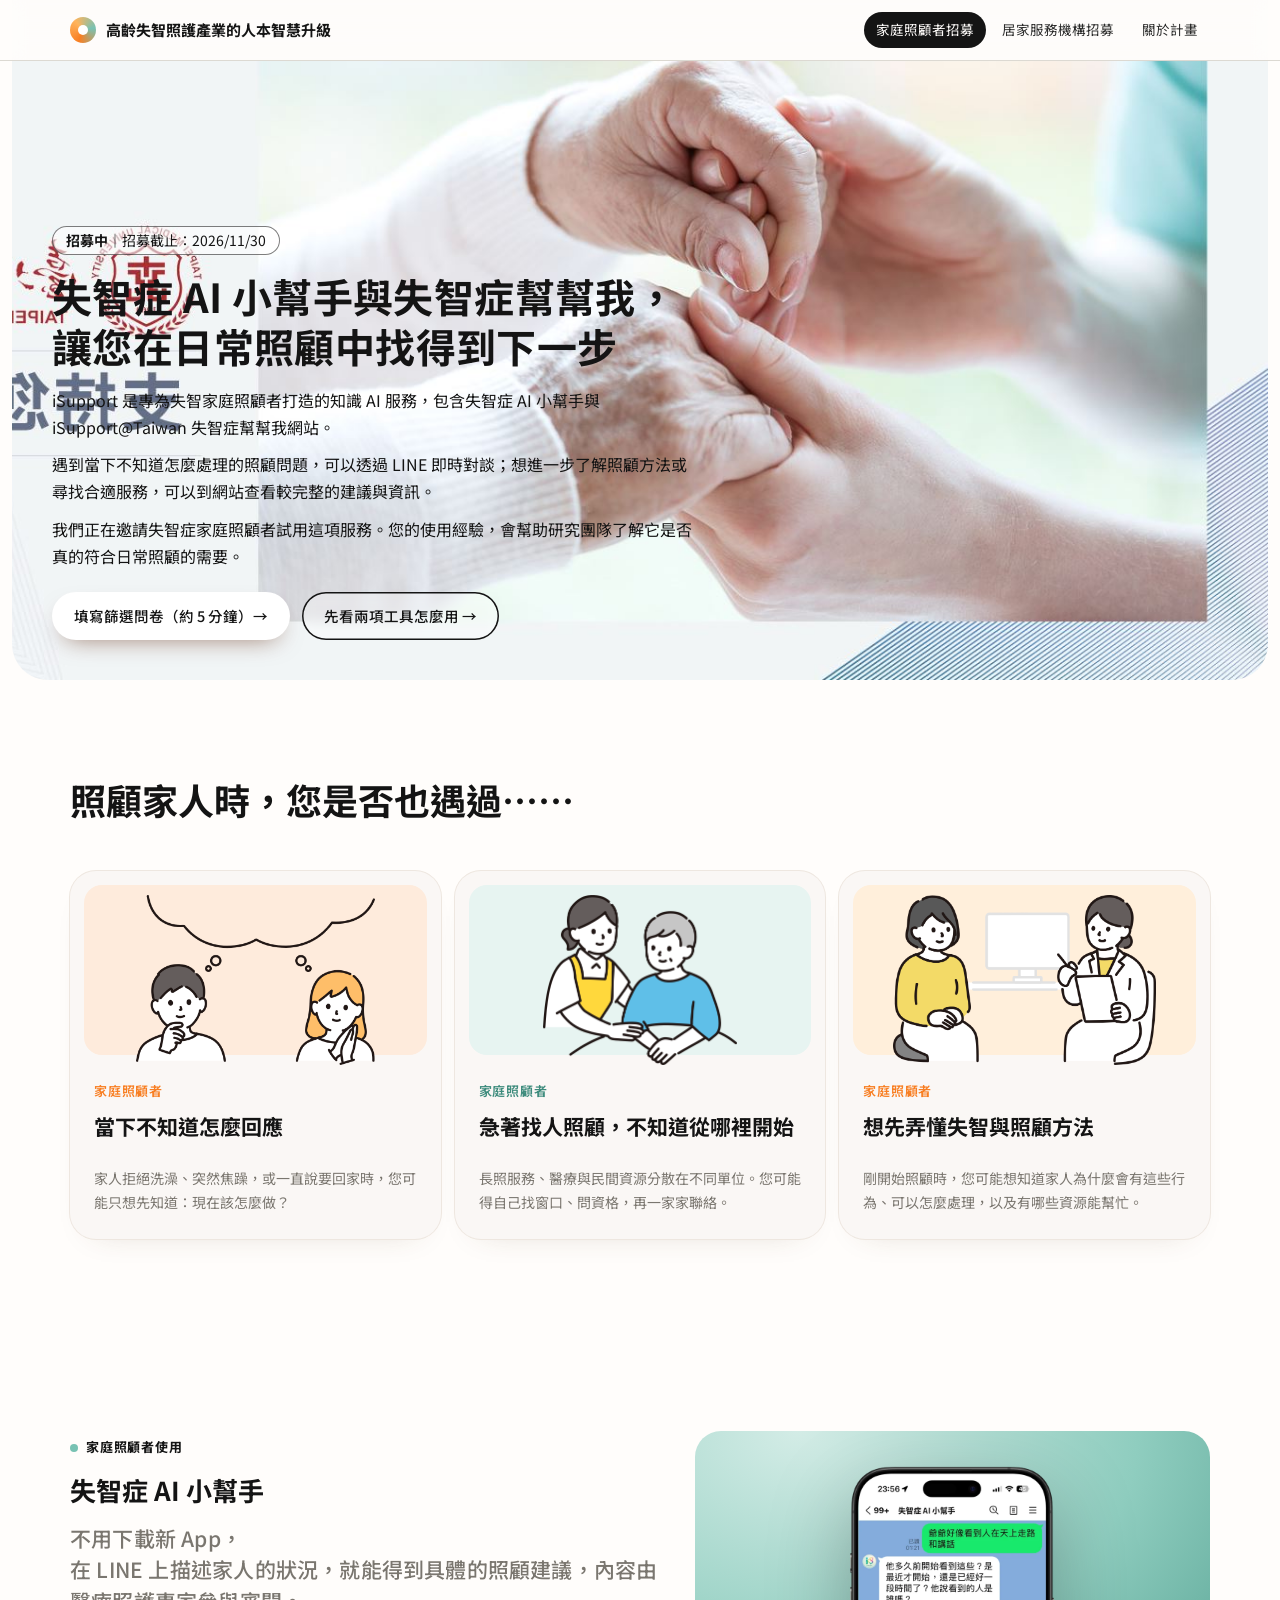
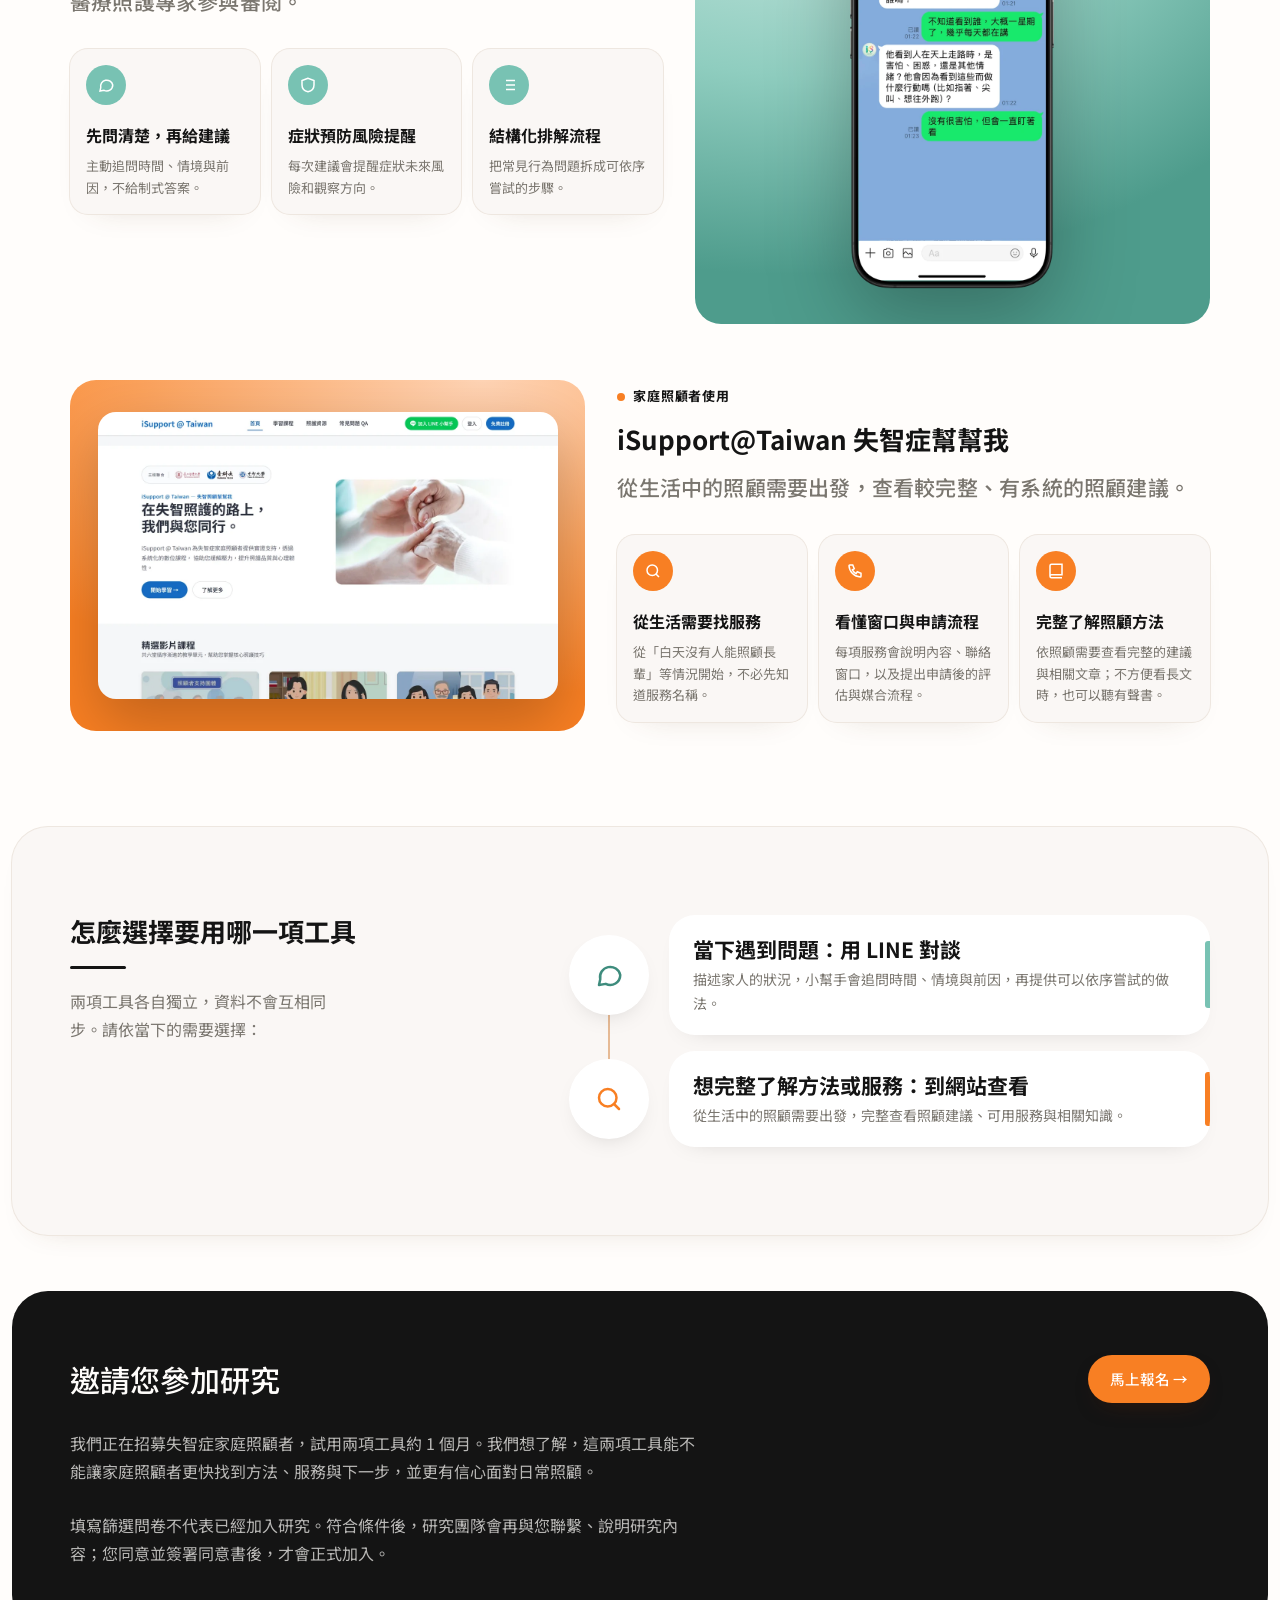
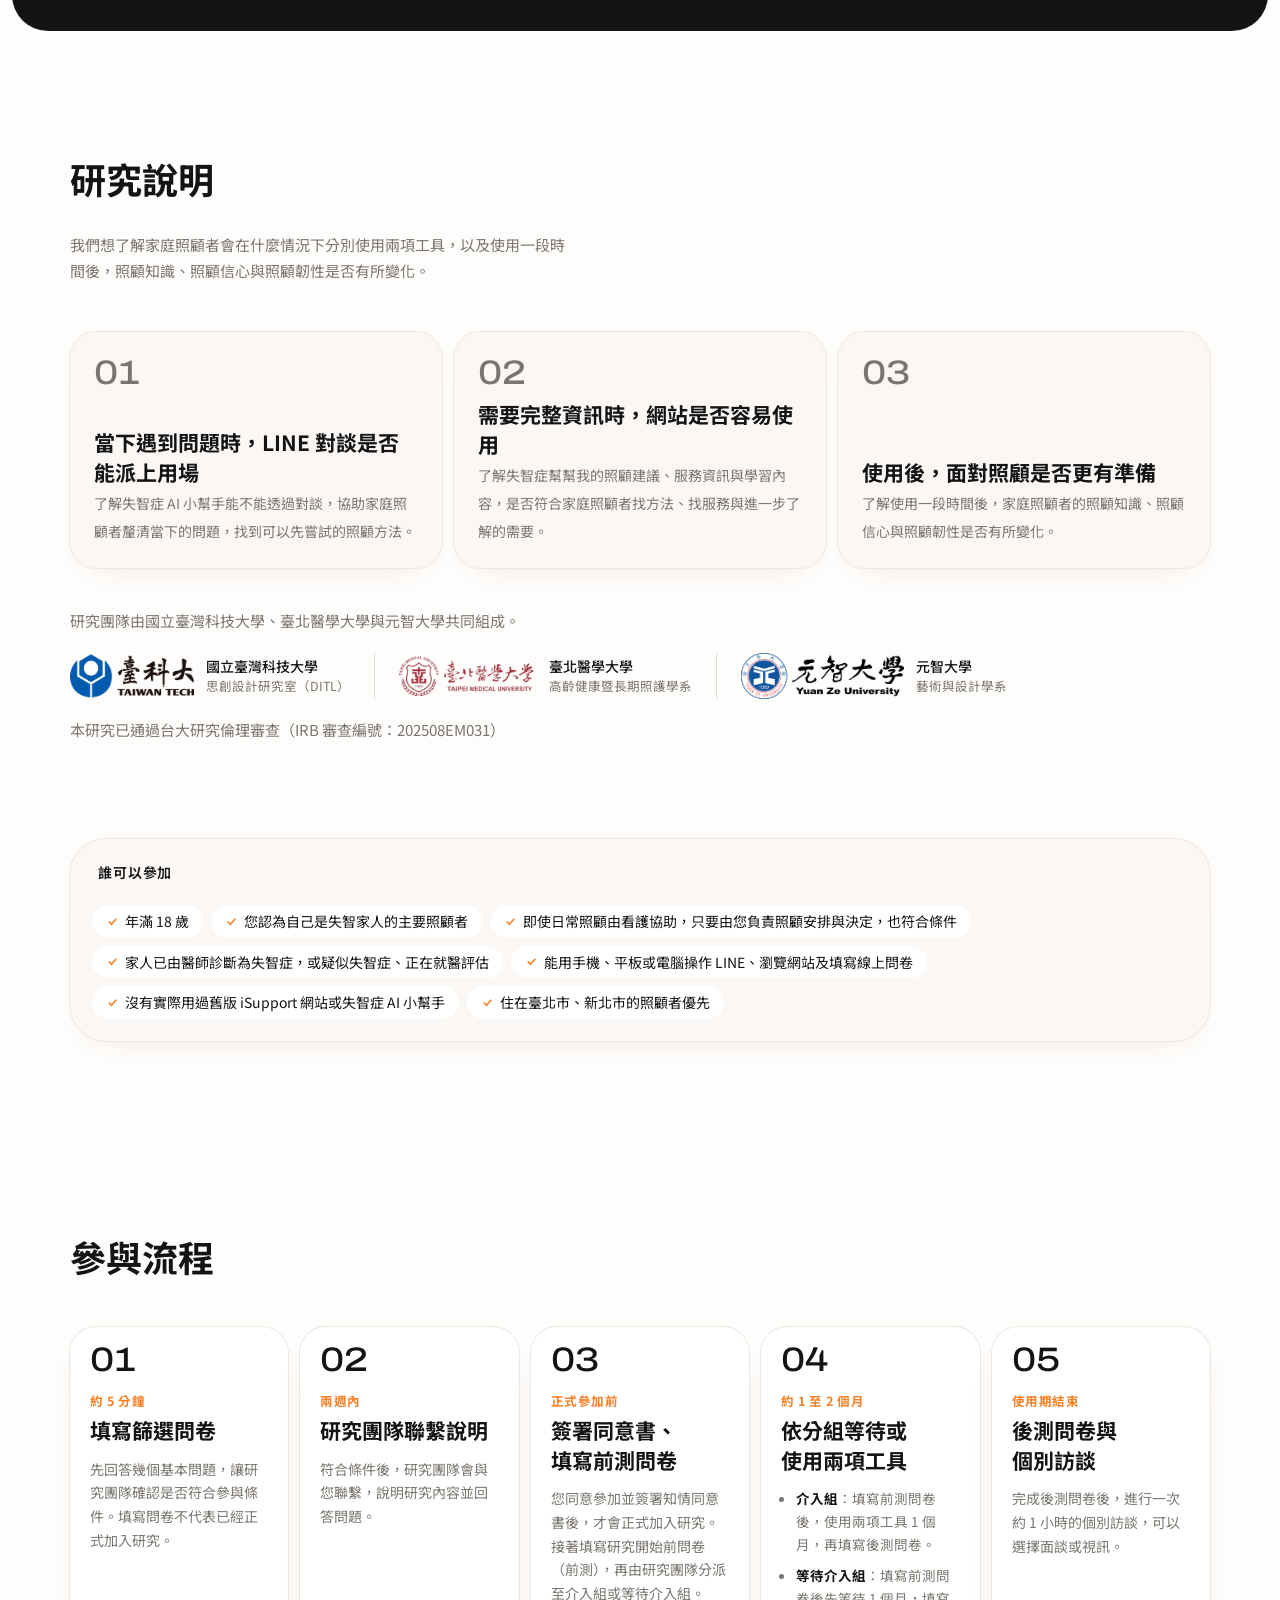
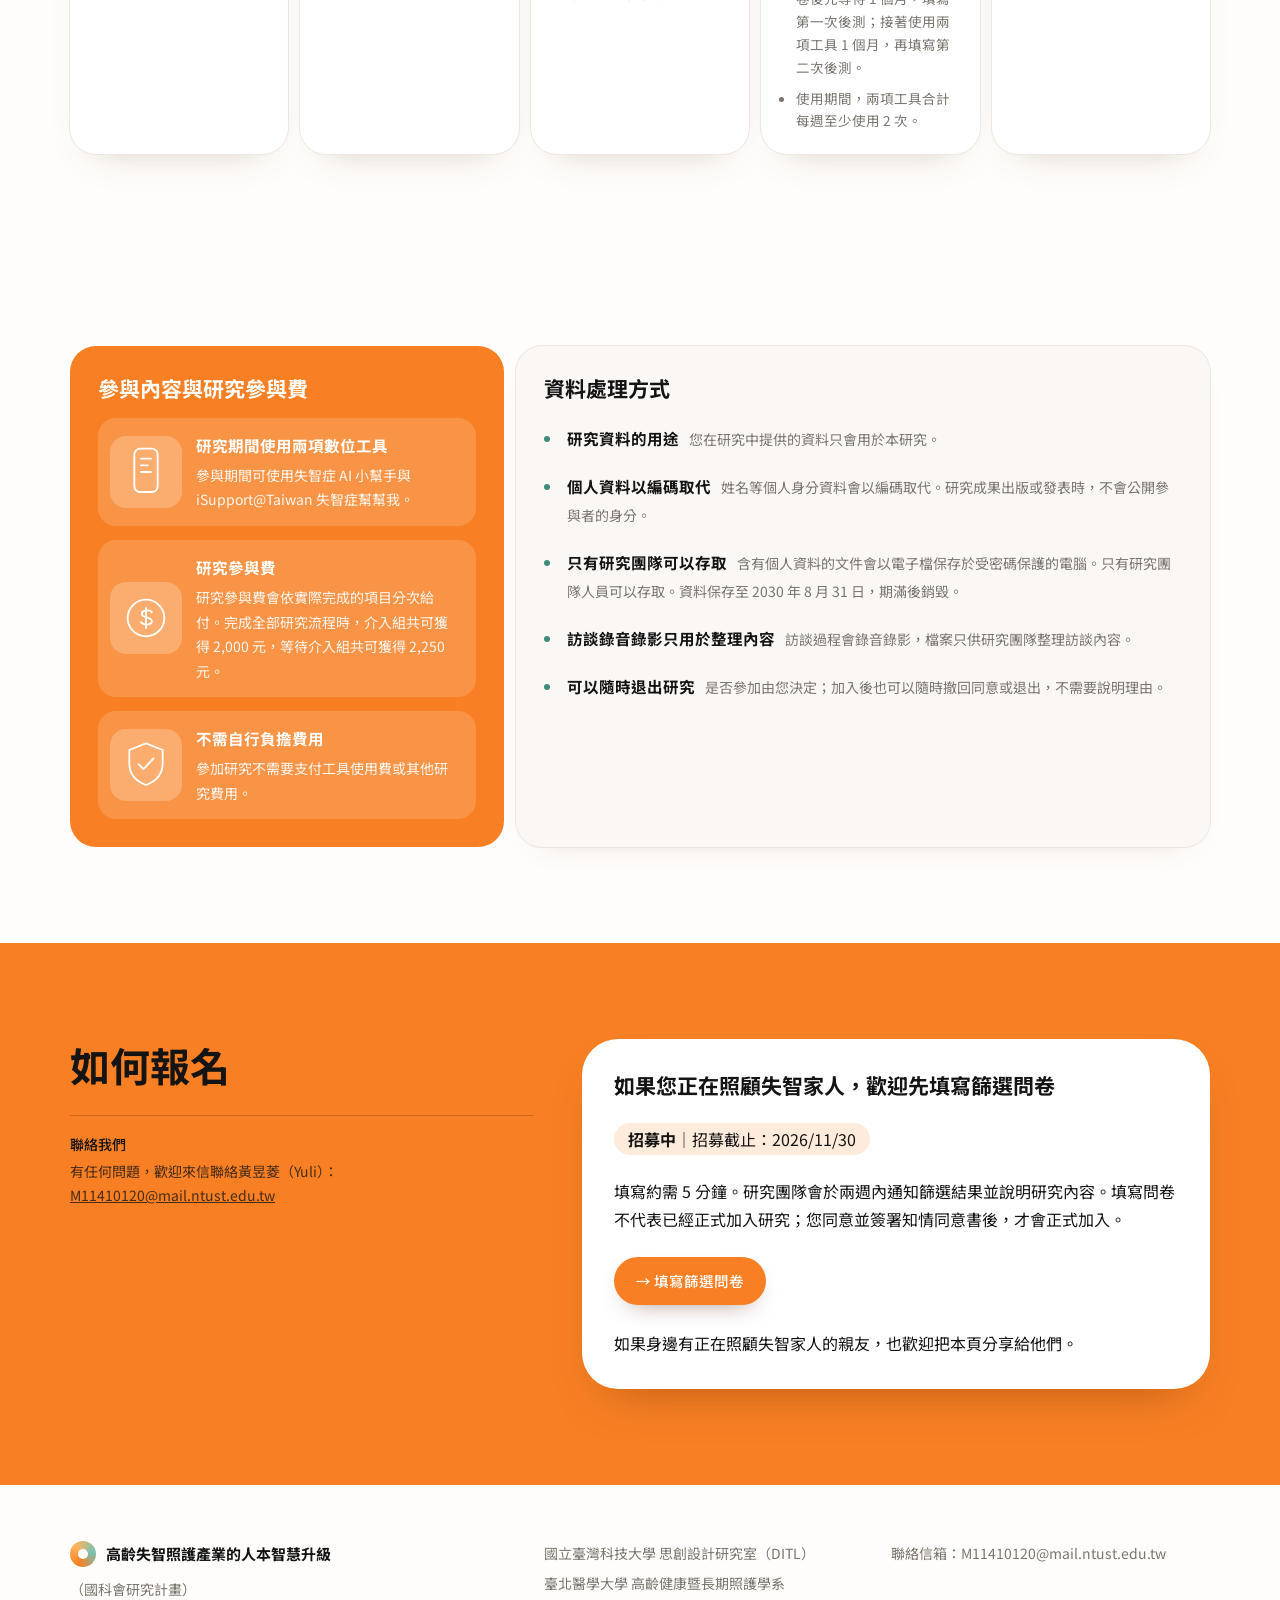
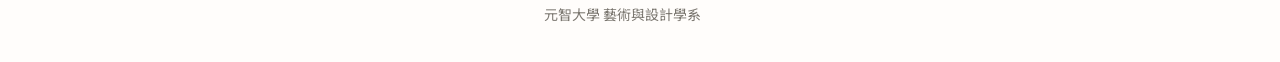
==== commit 93430351: "Swap colours of the first two caregiver problem cards Co-Authored-By: Claude Opus 5.5 <noreply@anthr" ====
--- a/caregiver.html
+++ b/caregiver.html
@@ -49,7 +49,7 @@
       <h2>照顧家人時，您是否也遇過……</h2>
     </div>
     <div class="pain3">
-      <a class="pcard pc1" href="#line">
+      <a class="pcard pc2" href="#line">
         <div class="illu"><img src="images/needs-2.png" alt="兩個人各自托腮思考，上方有一個空白的思考雲"></div>
         <div class="pbody">
           <div>
@@ -65,7 +65,7 @@
           <span class="go">→ 前往了解</span>
         </div>
       </a>
-      <a class="pcard pc2" href="#web">
+      <a class="pcard pc1" href="#web">
         <div class="illu"><img src="images/needs-1.png" alt="照顧服務員坐在長者身旁，輕扶長者的手臂"></div>
         <div class="pbody">
           <div>
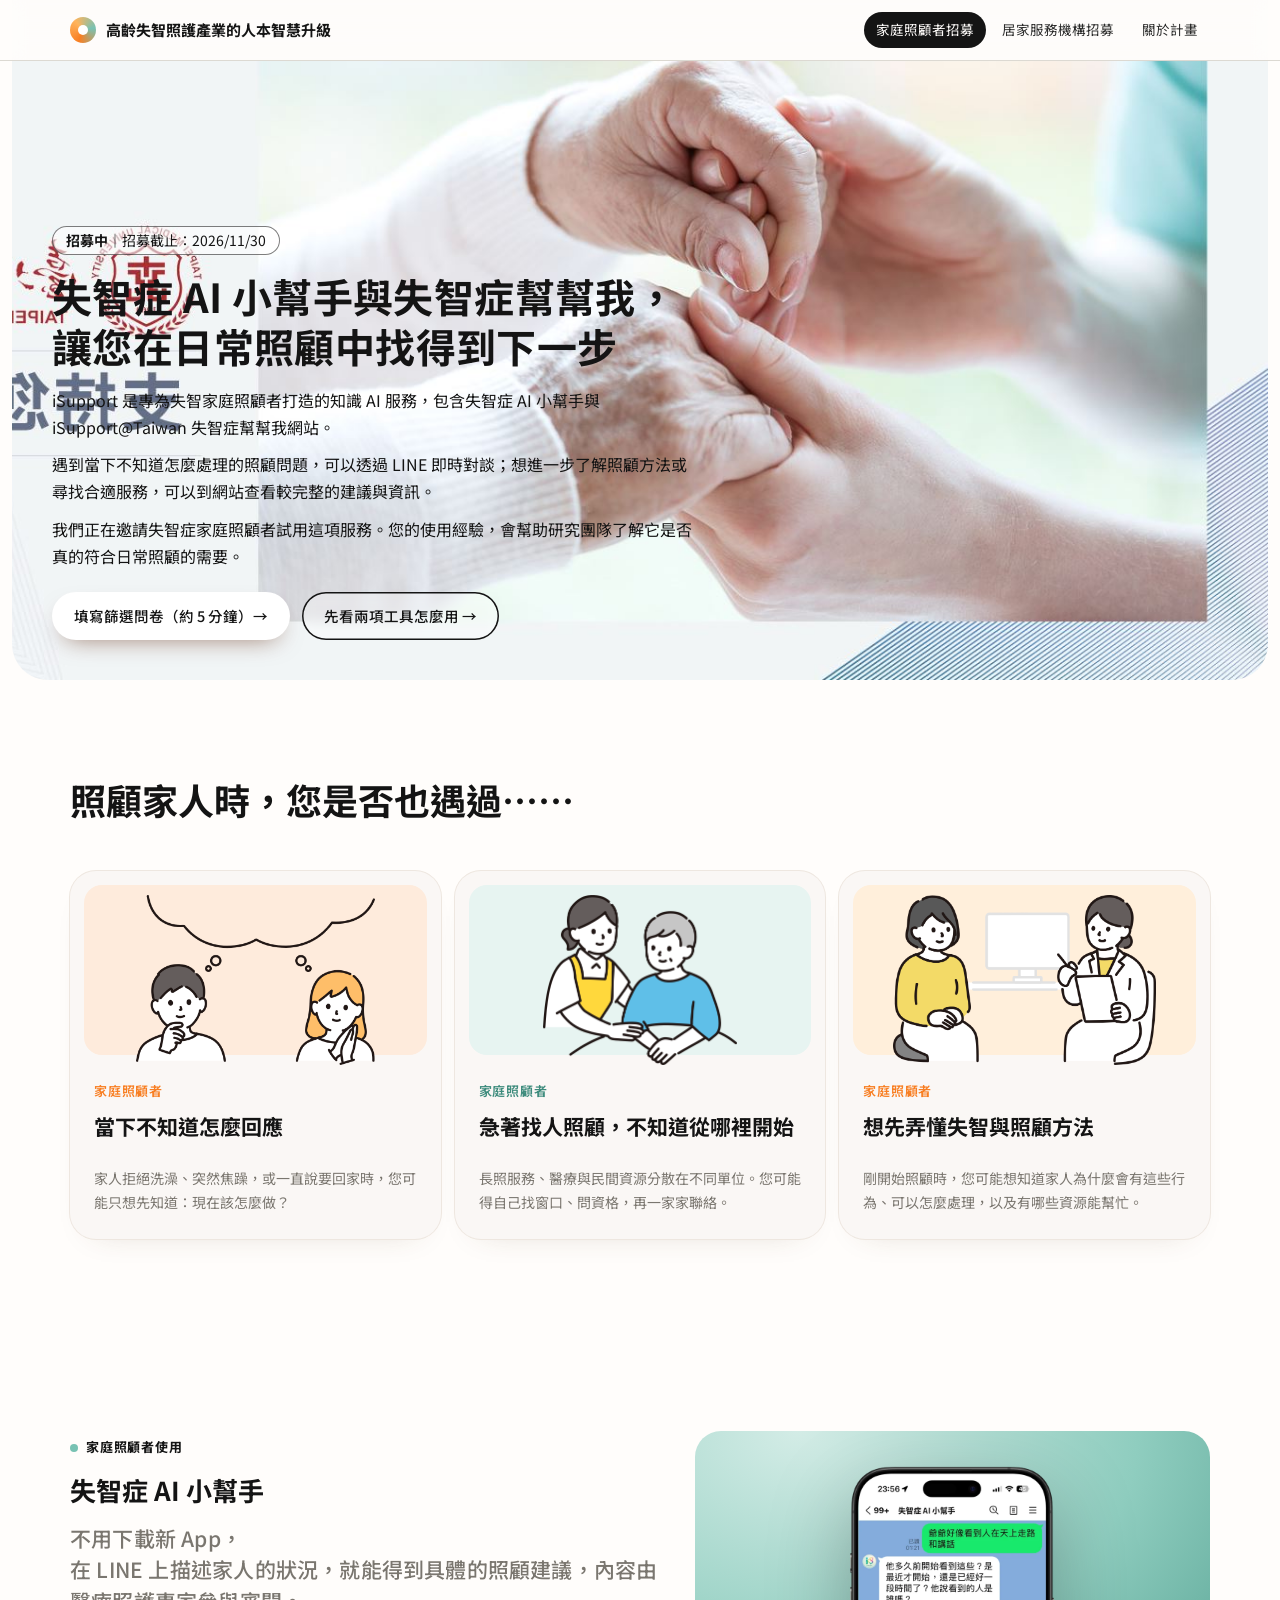
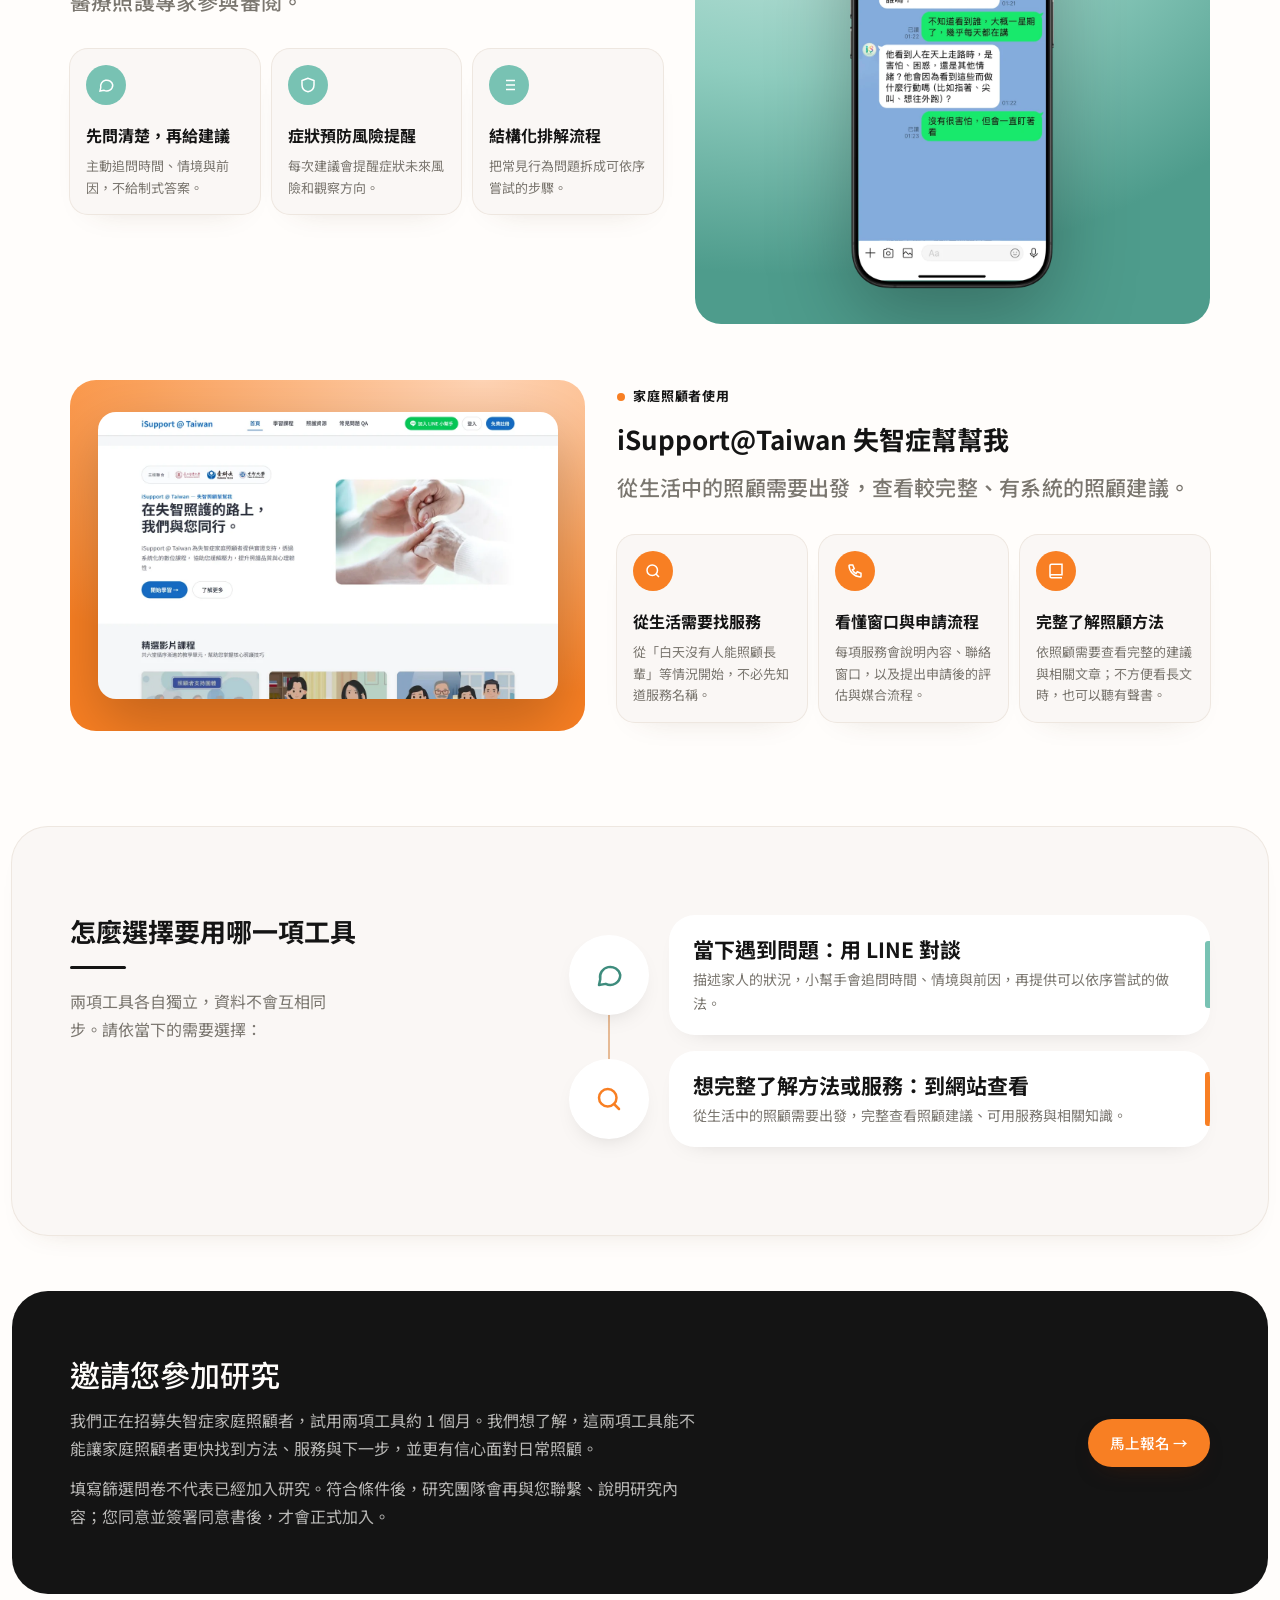
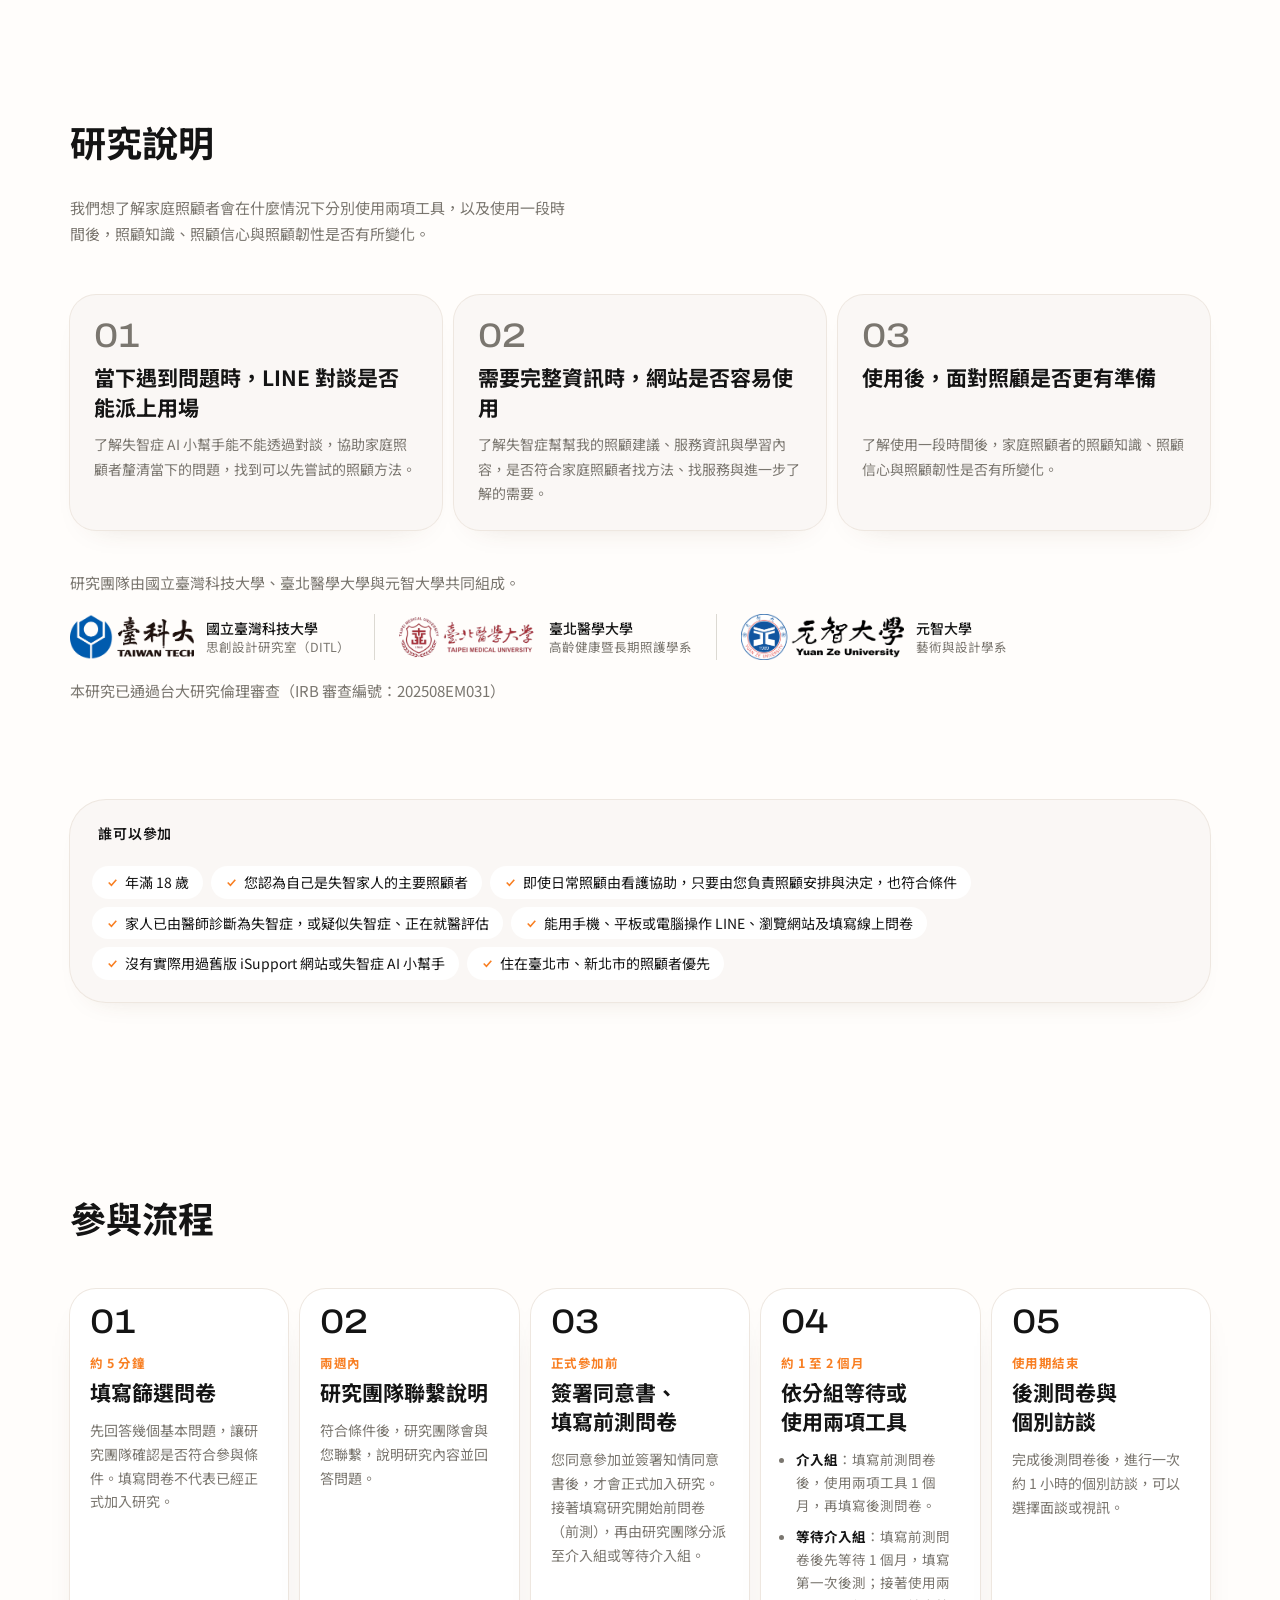
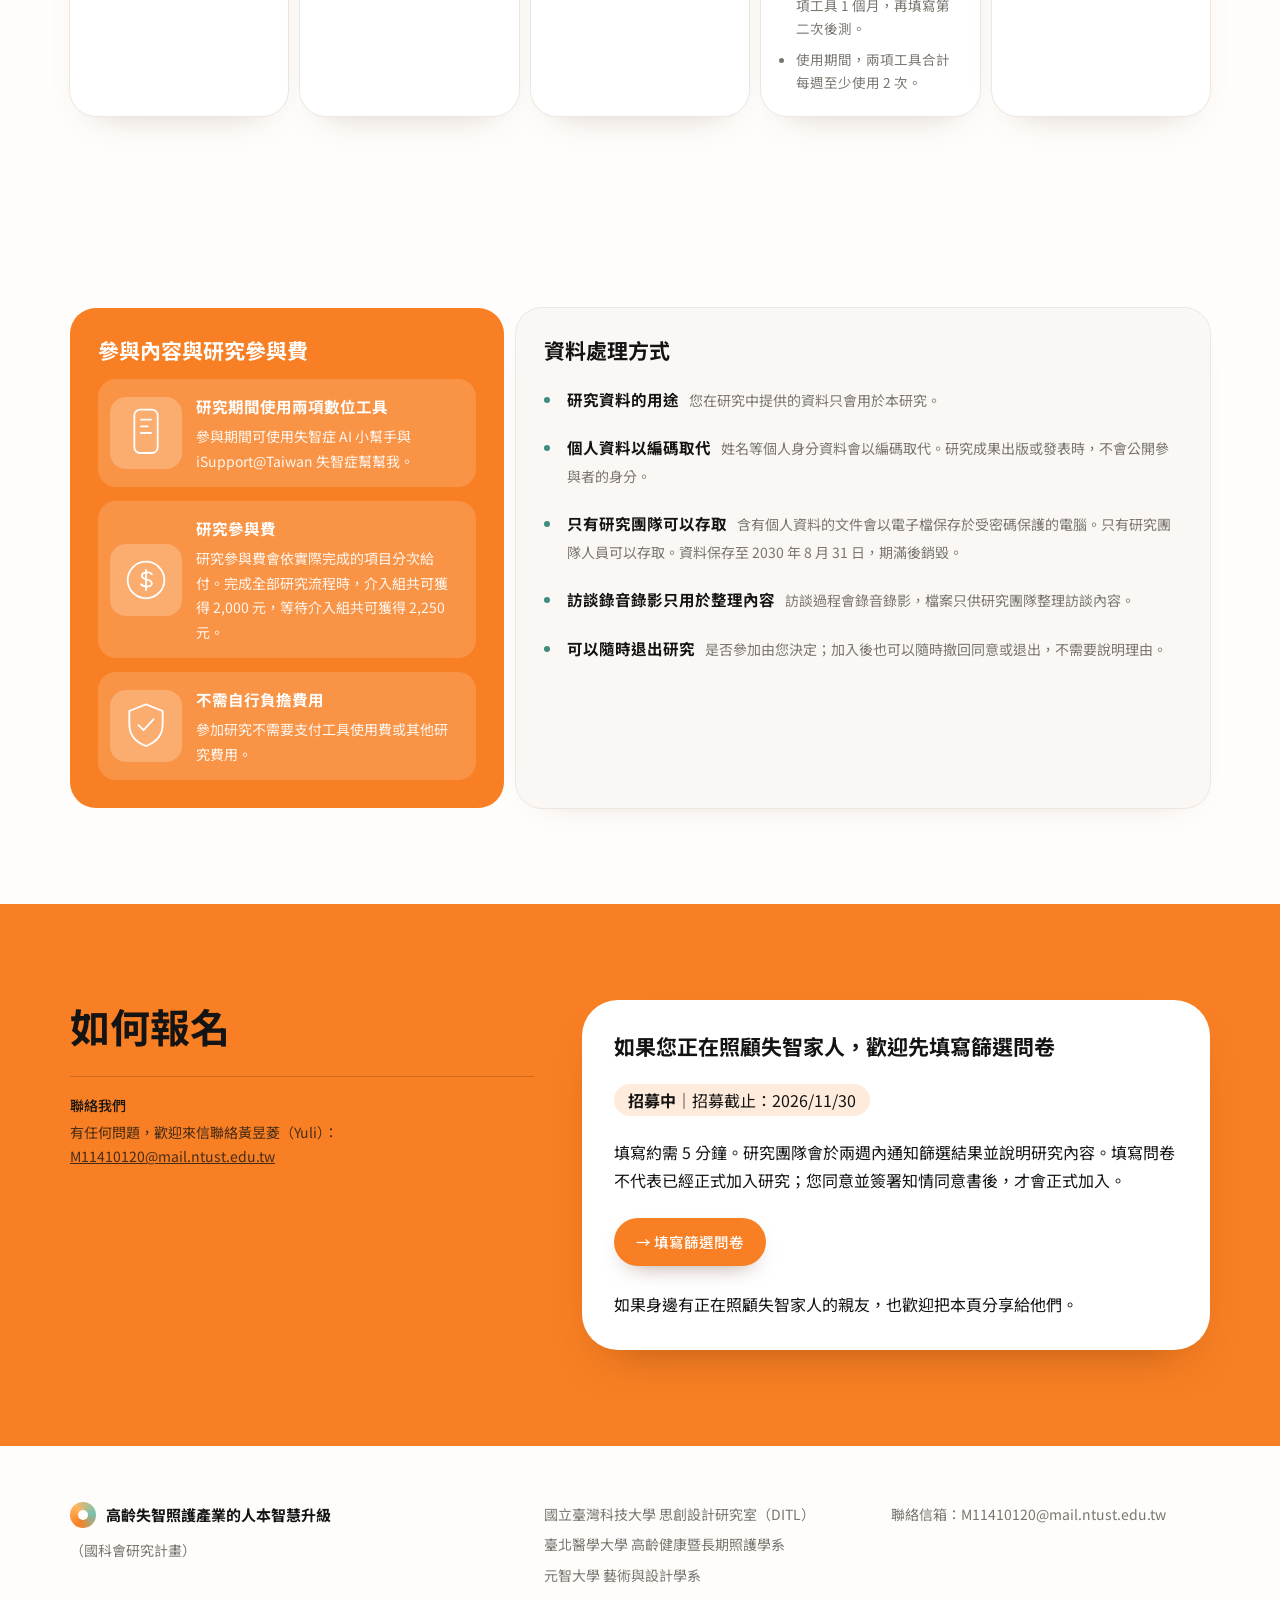
==== commit ad8b6b63: "Center the sign-up button in the invitation block and align goal cards Co-Authored-By: Claude Opus 5" ====
--- a/caregiver.html
+++ b/caregiver.html
@@ -162,13 +162,13 @@
 
 <div id="join" class="cta">
   <div class="cta-in">
-    <div class="wrap cta-grid">
-      <div class="row">
+    <div class="wrap cta-grid cta-split">
+      <div class="cta-copy">
         <h2>邀請您參加研究</h2>
-        <a class="pbtn pill-orange noicon" href="https://forms.gle/ef3gXZLnYvv6YkhdA" target="_blank" rel="noopener">馬上報名 →</a>
-      </div>
-      <p>我們正在招募失智症家庭照顧者，試用兩項工具約 1 個月。我們想了解，這兩項工具能不能讓家庭照顧者更快找到方法、服務與下一步，並更有信心面對日常照顧。</p>
-      <p>填寫篩選問卷不代表已經加入研究。符合條件後，研究團隊會再與您聯繫、說明研究內容；您同意並簽署同意書後，才會正式加入。</p>
+        <p>我們正在招募失智症家庭照顧者，試用兩項工具約 1 個月。我們想了解，這兩項工具能不能讓家庭照顧者更快找到方法、服務與下一步，並更有信心面對日常照顧。</p>
+        <p>填寫篩選問卷不代表已經加入研究。符合條件後，研究團隊會再與您聯繫、說明研究內容；您同意並簽署同意書後，才會正式加入。</p>
+      </div>
+      <a class="pbtn pill-orange noicon" href="https://forms.gle/ef3gXZLnYvv6YkhdA" target="_blank" rel="noopener">馬上報名 →</a>
     </div>
   </div>
 </div>
--- a/style.css
+++ b/style.css
@@ -451,5 +451,19 @@
 @media (max-width:1100px){.pain4{grid-template-columns:repeat(2,minmax(0,1fr))}}
 @media (max-width:600px){.pain4{grid-template-columns:1fr}}
 
-/* ── 照顧者頁「邀請您參加研究」標題右側放「馬上報名」按鈕（研究者 2026-11-05）── */
-#join .row{align-items:center}
+/* ── 照顧者頁「邀請您參加研究」：文字在左、「馬上報名」按鈕在右並垂直置中（研究者 2026-11-05）── */
+.cta-split{grid-template-columns:minmax(0,1fr) auto;align-items:center;gap:24px 56px}
+.cta-split .cta-copy{display:grid;gap:12px;max-width:70ch}
+.cta-split .cta-copy p{margin-top:0}
+@media (max-width:700px){.cta-split{grid-template-columns:1fr}.cta-split > .pbtn{justify-self:start}}
+
+/* ── 研究說明三張目標卡：用 subgrid 讓編號、標題、說明三列在各卡同高對齊（研究者 2026-11-05）── */
+.goals{row-gap:12px}
+.goals .goal{grid-row:span 3;grid-template-rows:subgrid;row-gap:10px;align-content:start;min-height:0}
+.goals .goal > div{display:contents}
+.goals .goal br{display:none}
+
+/* ── 首頁首圖用長者拼圖照片（研究者 2026-11-05）：照片左側是深色木桌，加左淡右透的淺色罩，維持黑字可讀 ── */
+.hero-img.photo{transform:none;object-position:center 55%}
+.hero-veil .hero-bg{background:linear-gradient(90deg,rgba(255,253,251,.94) 0%,rgba(255,253,251,.82) 38%,rgba(255,253,251,.25) 62%,rgba(255,253,251,0) 78%)}
+@media (max-width:700px){.hero-veil .hero-bg{background:linear-gradient(180deg,rgba(255,253,251,0) 0%,rgba(255,253,251,.85) 35%,rgba(255,253,251,.94) 100%)}}
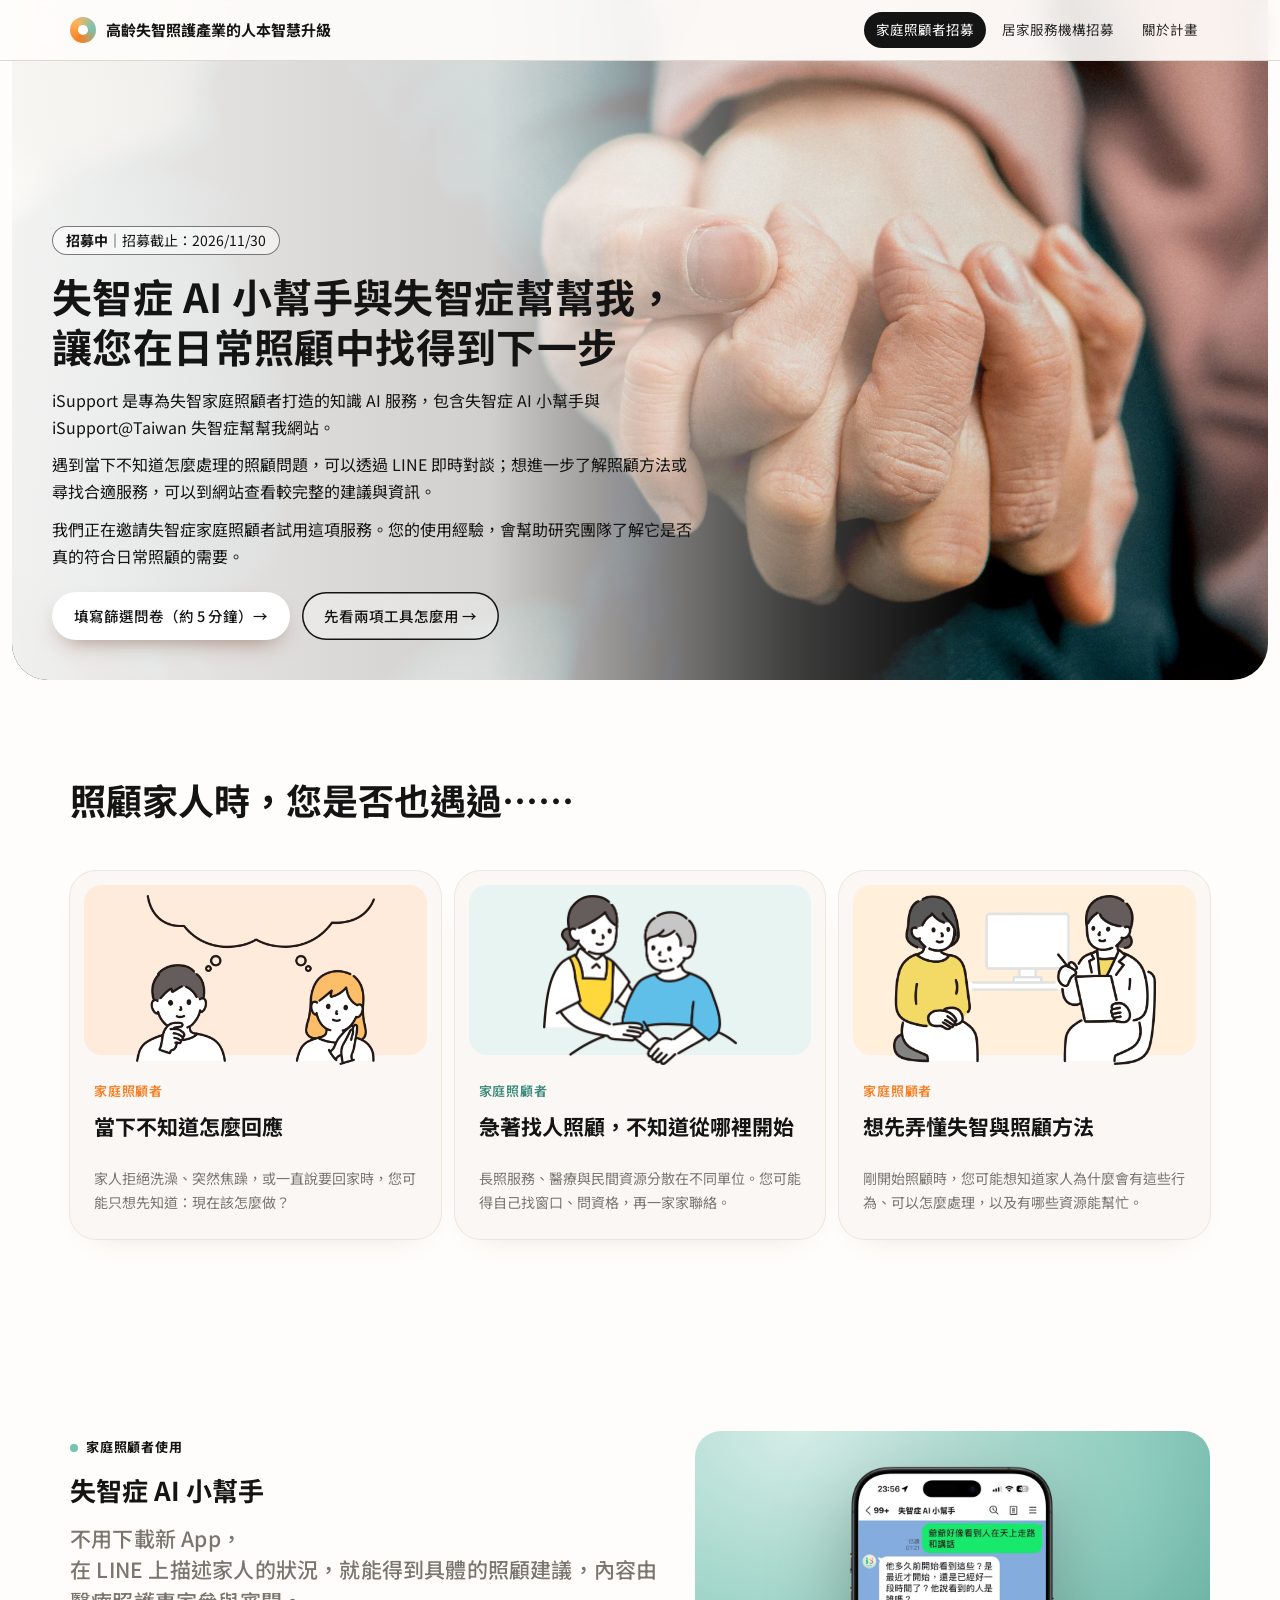
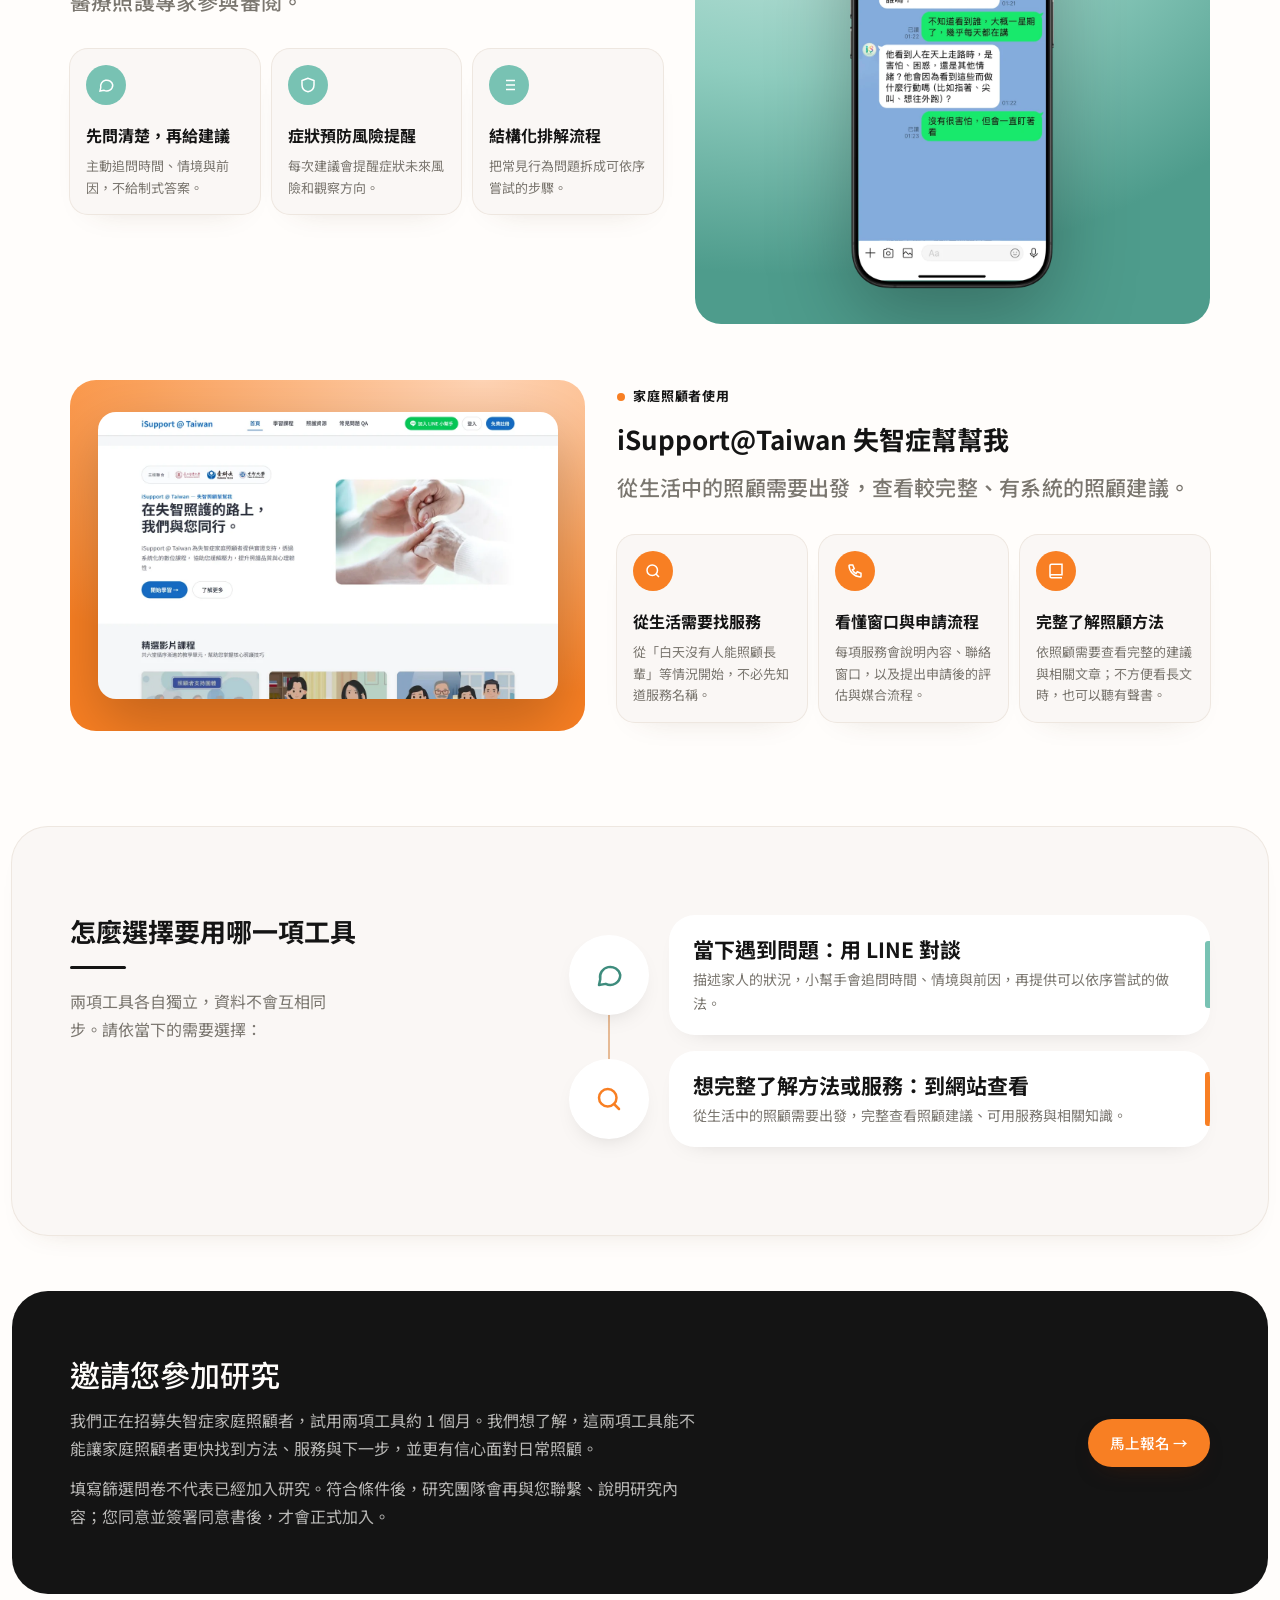
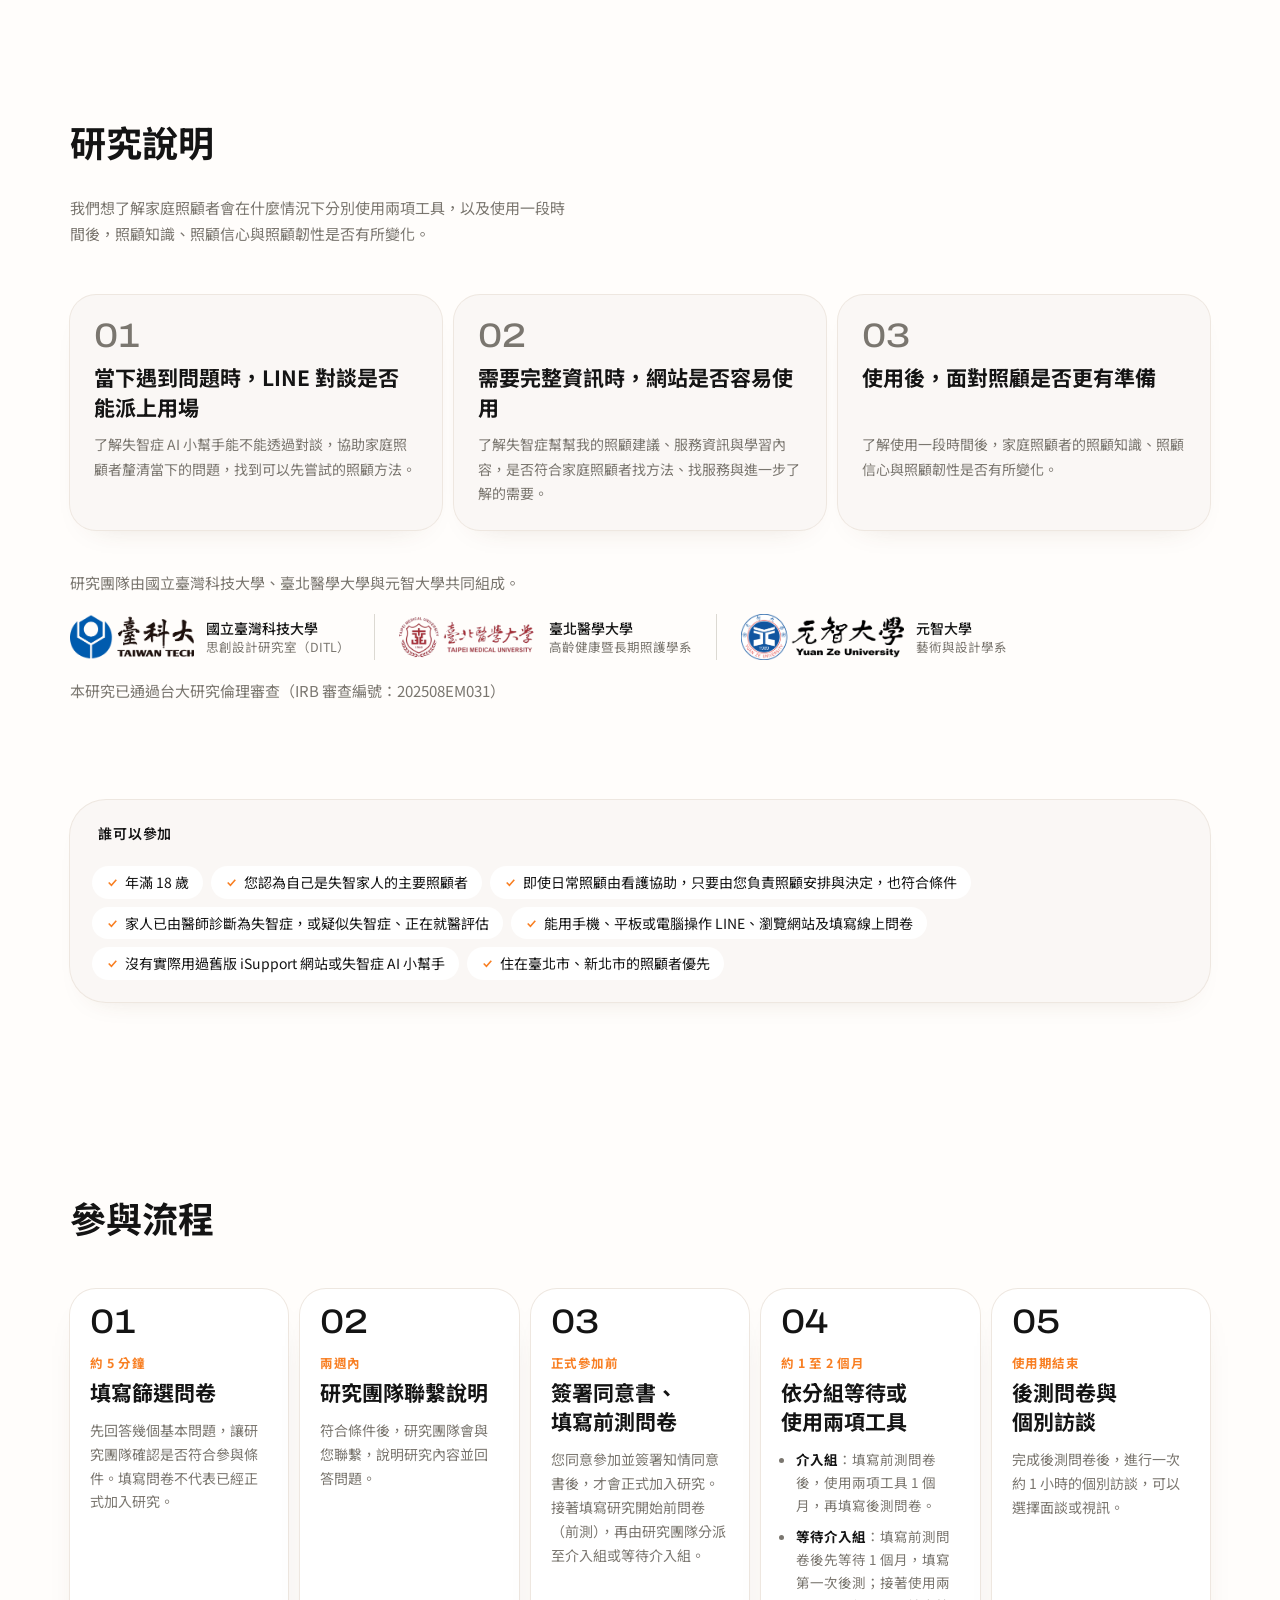
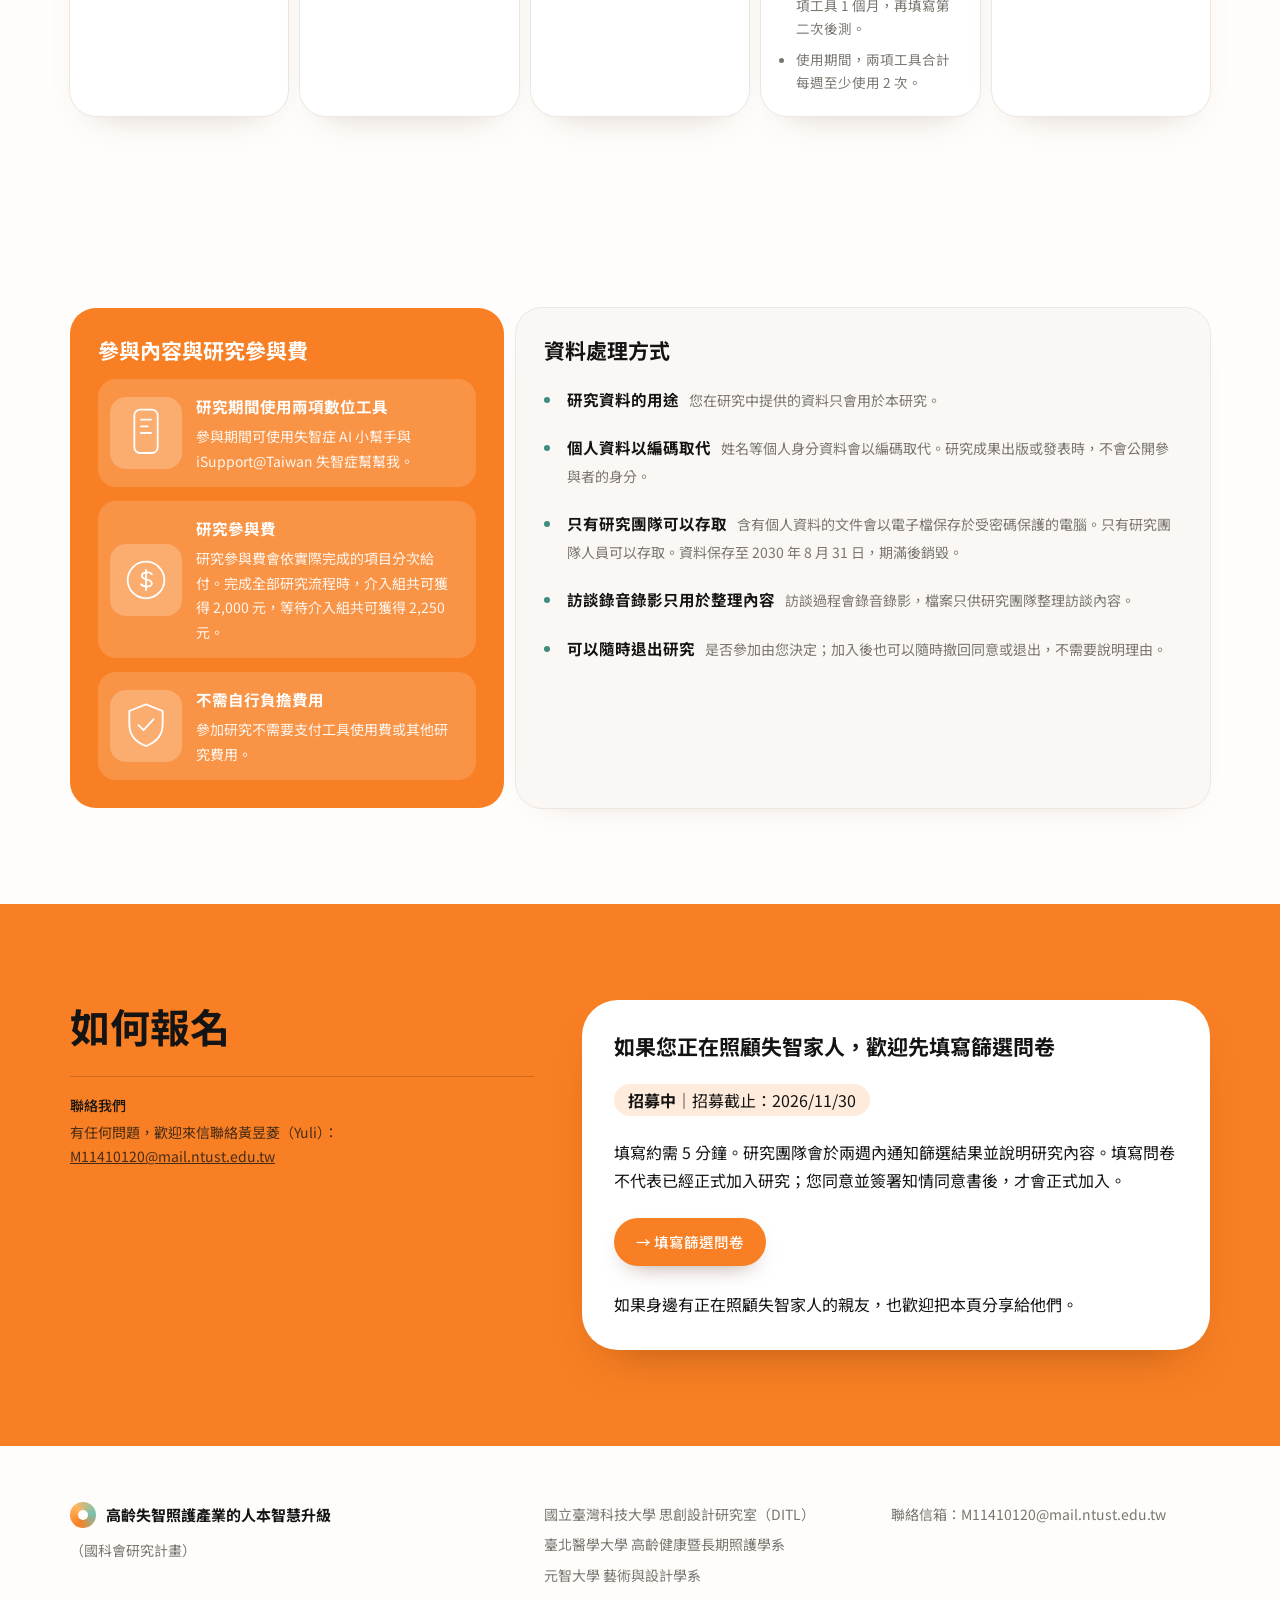
==== commit 771e497f: "Use hands photo for the caregiver page hero Co-Authored-By: Claude Opus 5.5 <noreply@anthropic.com>" ====
--- a/caregiver.html
+++ b/caregiver.html
@@ -22,9 +22,9 @@
 </nav>
 
 <header id="top" class="hero">
-  <div class="hero-box">
+  <div class="hero-box hero-veil">
     <div class="hero-bg"></div>
-    <img class="hero-img" src="images/banner-image.jpg" alt="年輕人的雙手握著長者的雙手，背景是柔和的淺綠與白色">
+    <img class="hero-img photo hands" src="images/hero-hands.jpg" alt="兩隻手十指交握的特寫，一人穿深綠色衣服，另一人穿淺粉色衣服">
     <div class="hero-foot">
       <div class="hero-copy">
         <p class="status"><strong>招募中</strong>｜招募截止：2026/11/30</p>
--- a/style.css
+++ b/style.css
@@ -467,3 +467,6 @@
 .hero-img.photo{transform:none;object-position:center 55%}
 .hero-veil .hero-bg{background:linear-gradient(90deg,rgba(255,253,251,.94) 0%,rgba(255,253,251,.82) 38%,rgba(255,253,251,.25) 62%,rgba(255,253,251,0) 78%)}
 @media (max-width:700px){.hero-veil .hero-bg{background:linear-gradient(180deg,rgba(255,253,251,0) 0%,rgba(255,253,251,.85) 35%,rgba(255,253,251,.94) 100%)}}
+
+/* ── 照顧者頁首圖用十指交握照片（研究者 2026-11-05），沿用首頁的淺色罩 ── */
+.hero-img.hands{object-position:center 45%}
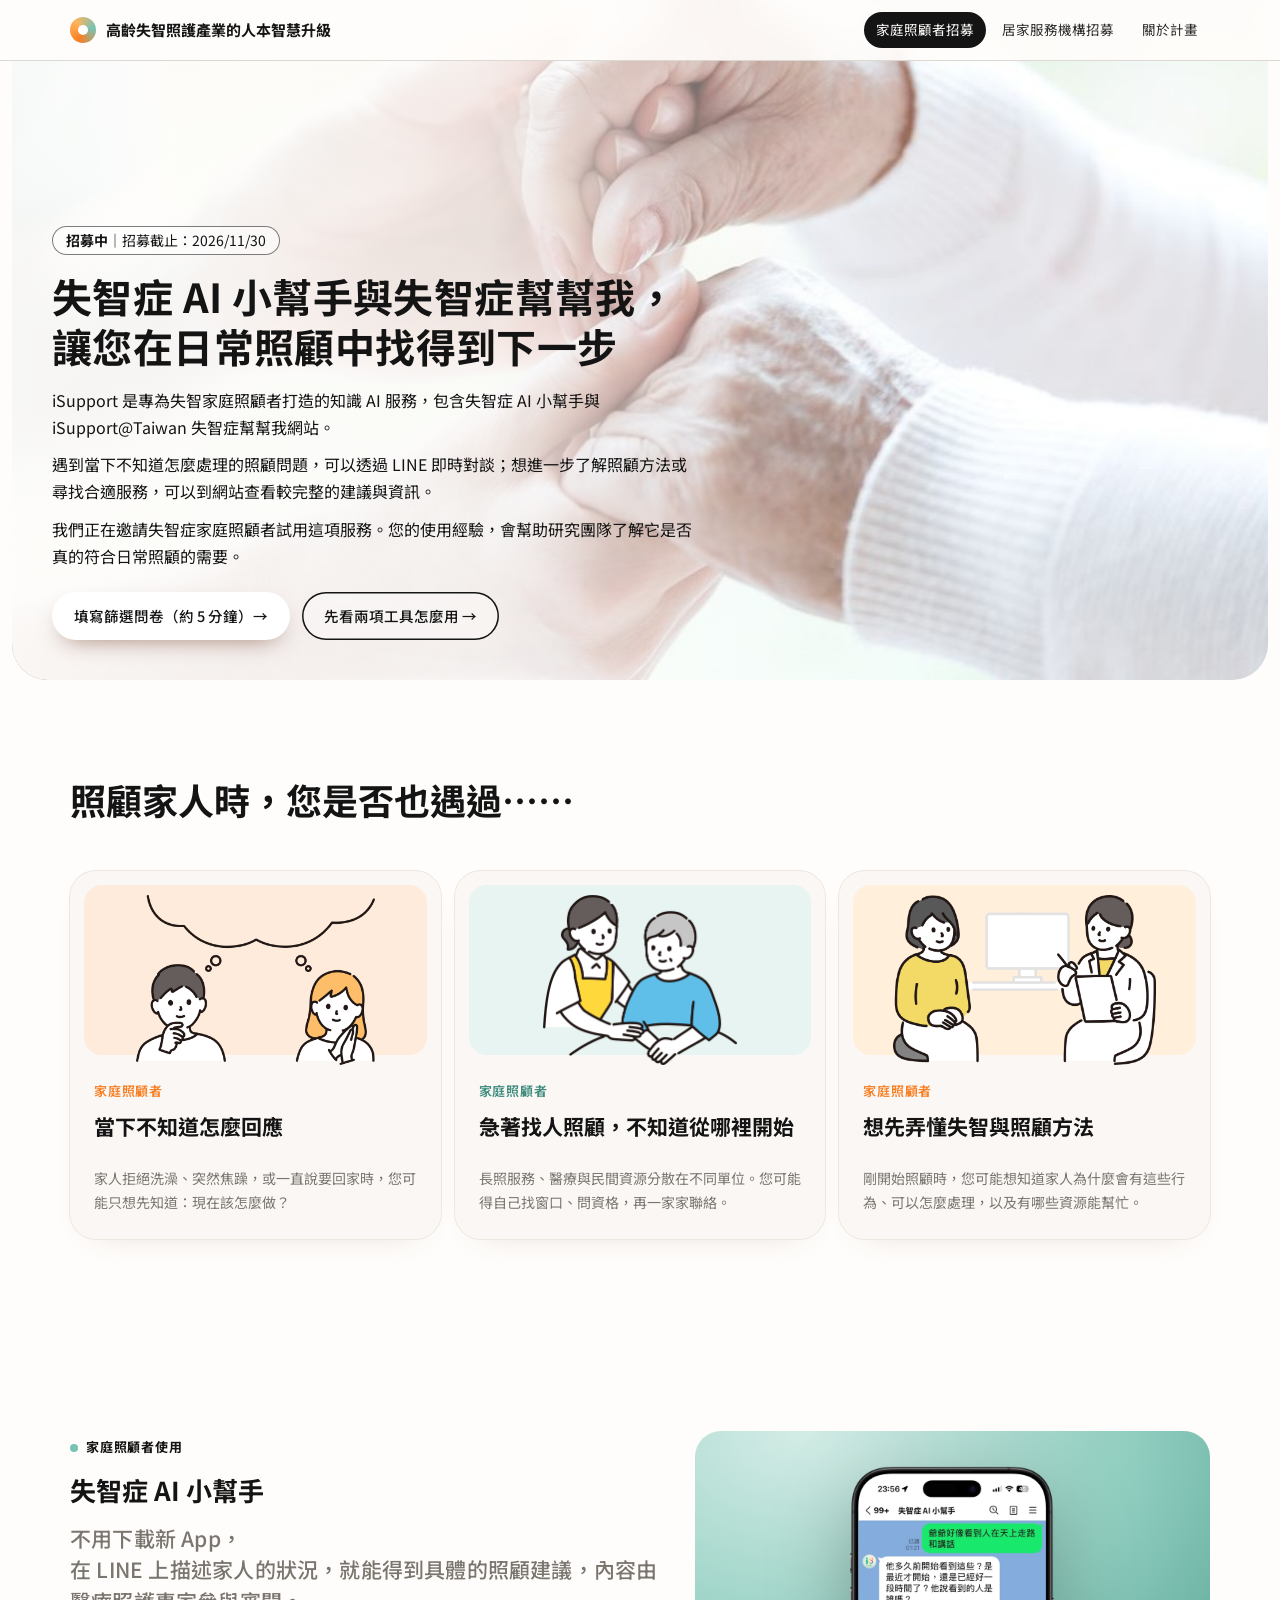
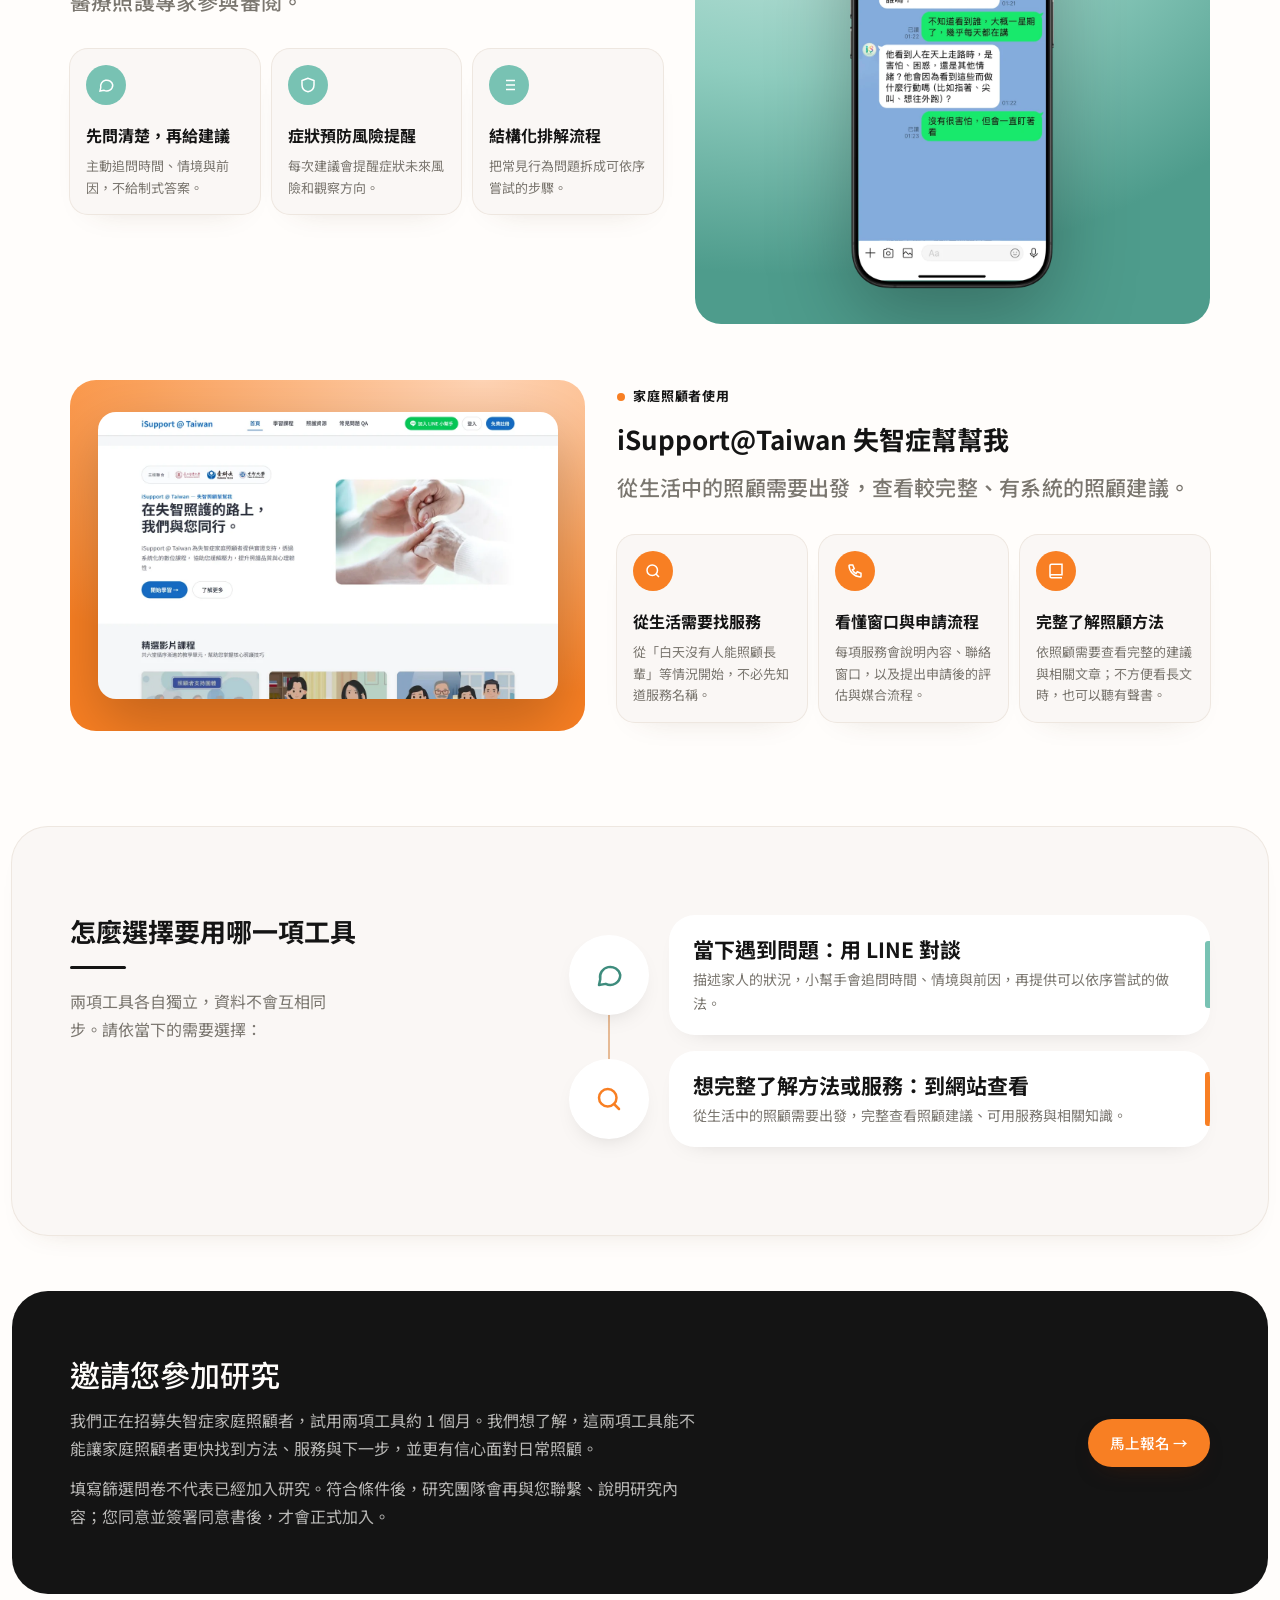
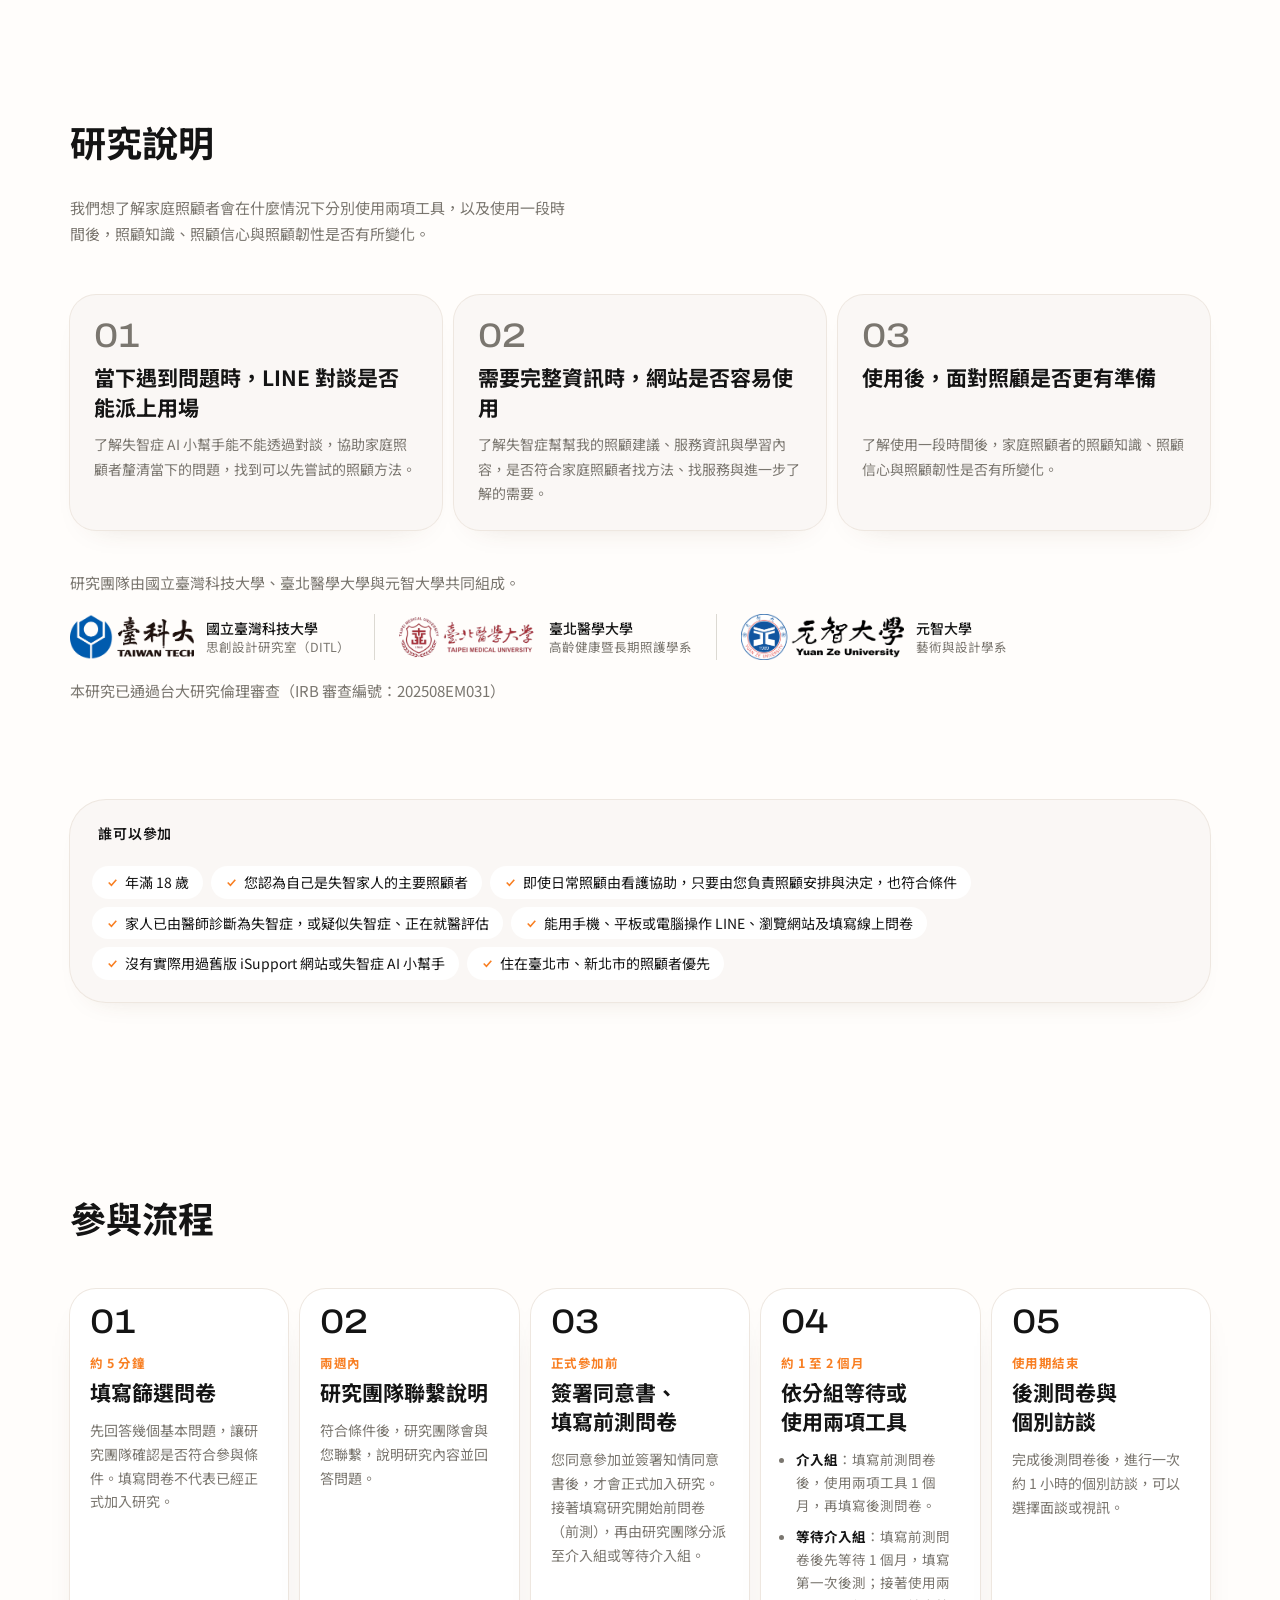
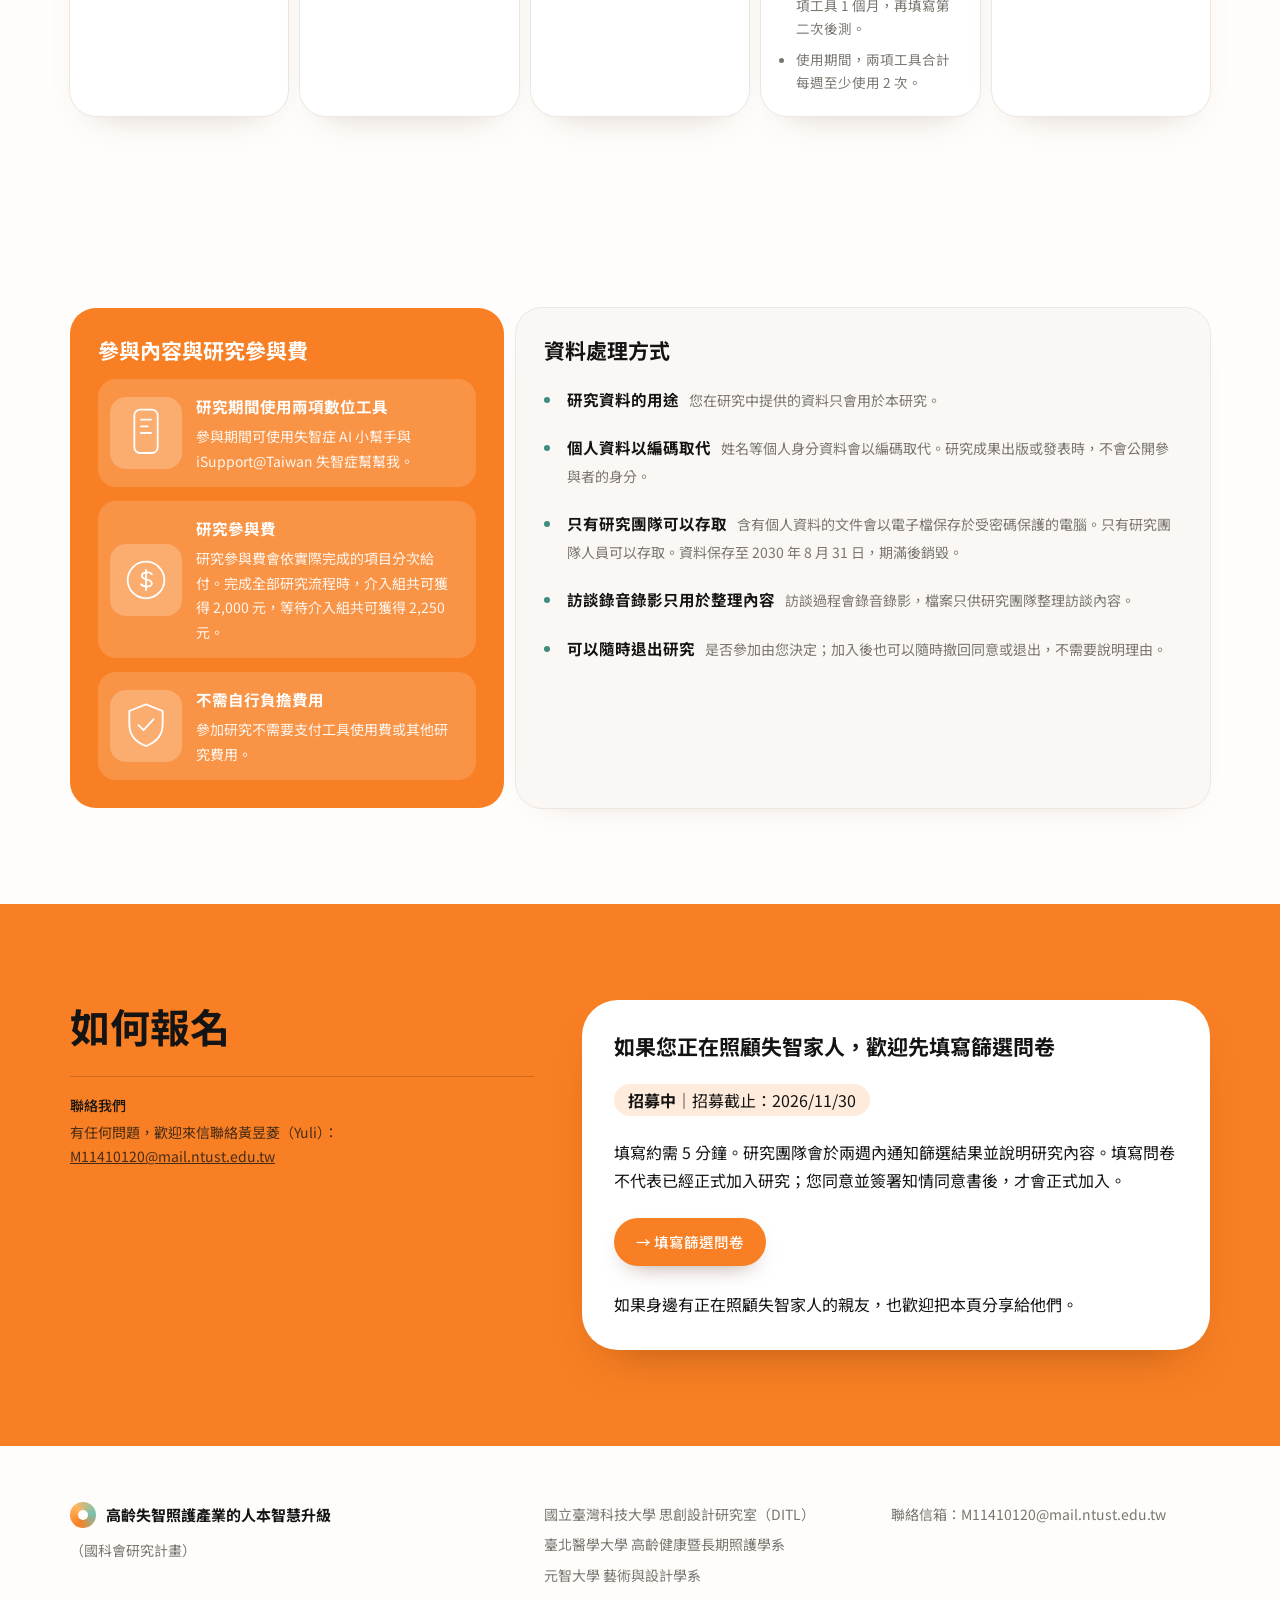
==== commit 6f1f66b9: "Use the new hands banner for the caregiver page hero Co-Authored-By: Claude Opus 5.5 <noreply@anthro" ====
--- a/caregiver.html
+++ b/caregiver.html
@@ -24,7 +24,7 @@
 <header id="top" class="hero">
   <div class="hero-box hero-veil">
     <div class="hero-bg"></div>
-    <img class="hero-img photo hands" src="images/hero-hands.jpg" alt="兩隻手十指交握的特寫，一人穿深綠色衣服，另一人穿淺粉色衣服">
+    <img class="hero-img photo" src="images/banner-hands-2.jpg" alt="年輕人的雙手握著長者的雙手，長者穿白色毛衣，背景是柔和的淺綠與白色">
     <div class="hero-foot">
       <div class="hero-copy">
         <p class="status"><strong>招募中</strong>｜招募截止：2026/11/30</p>
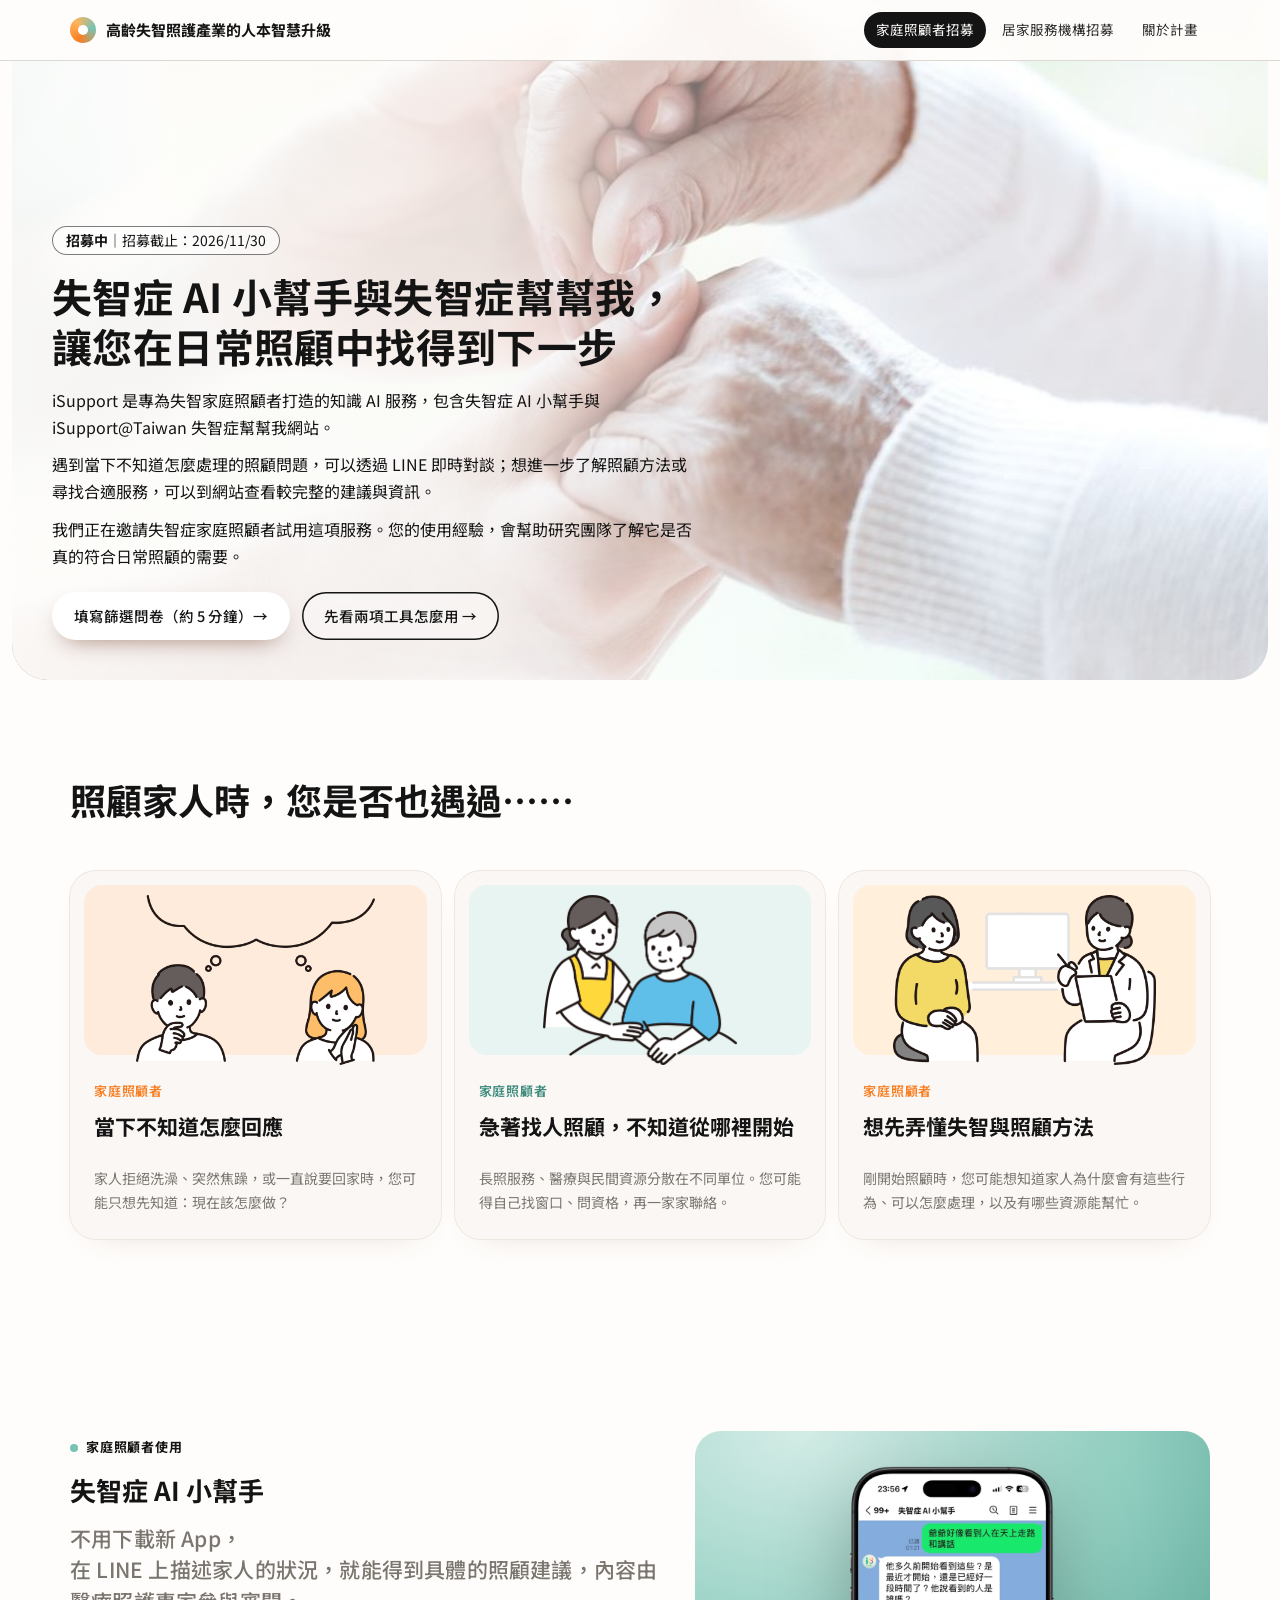
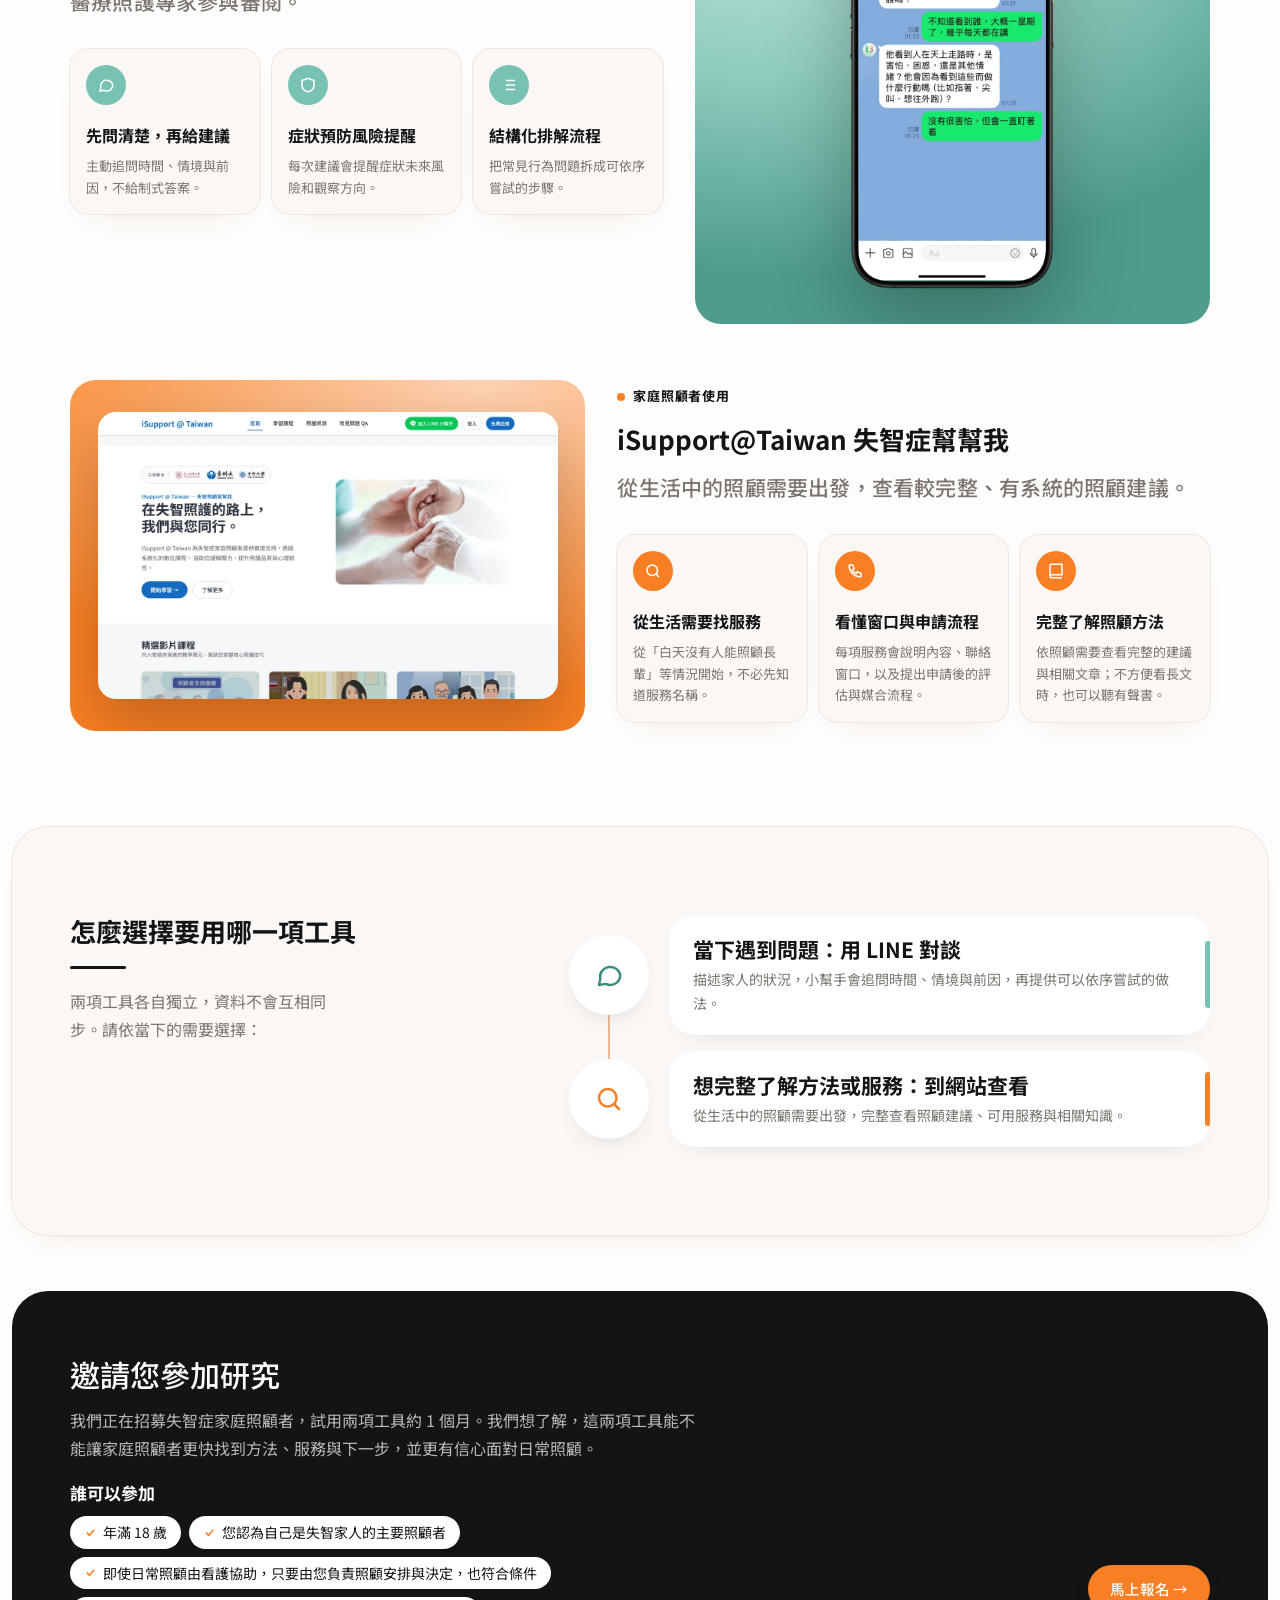
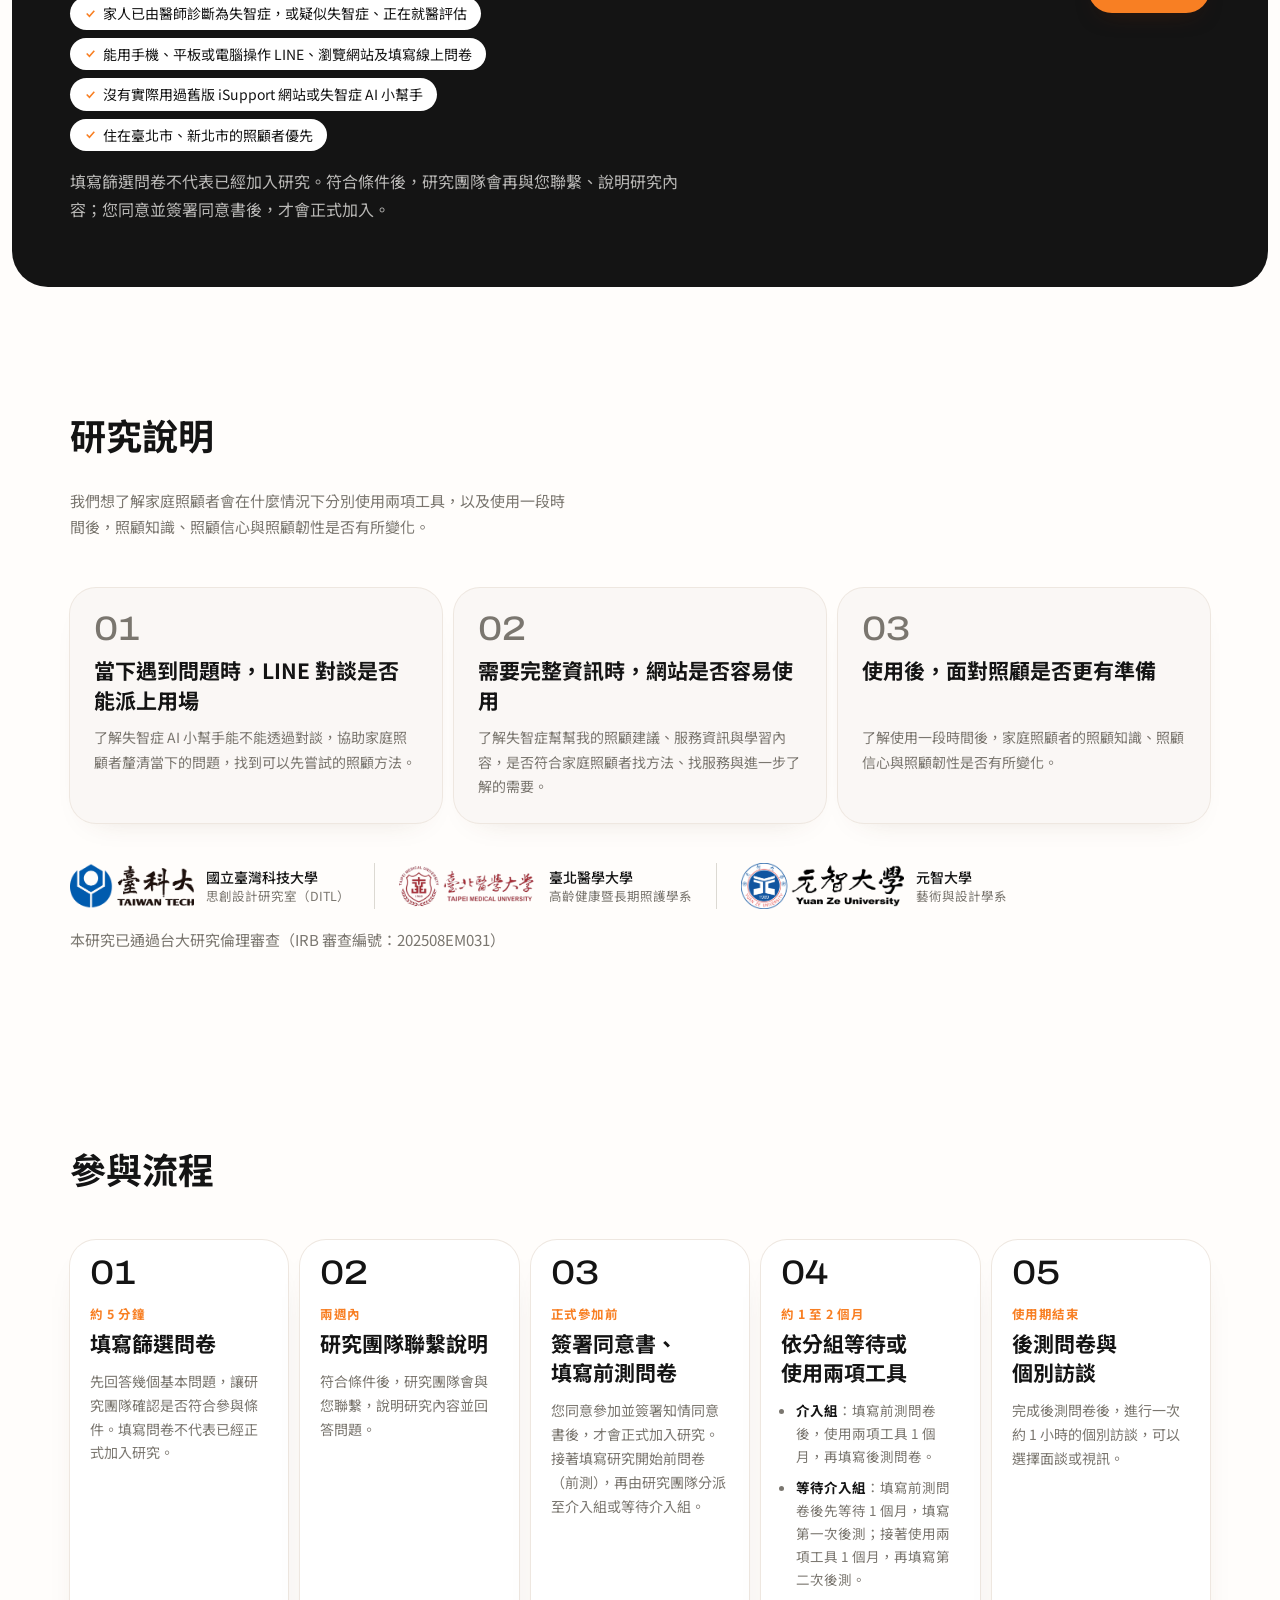
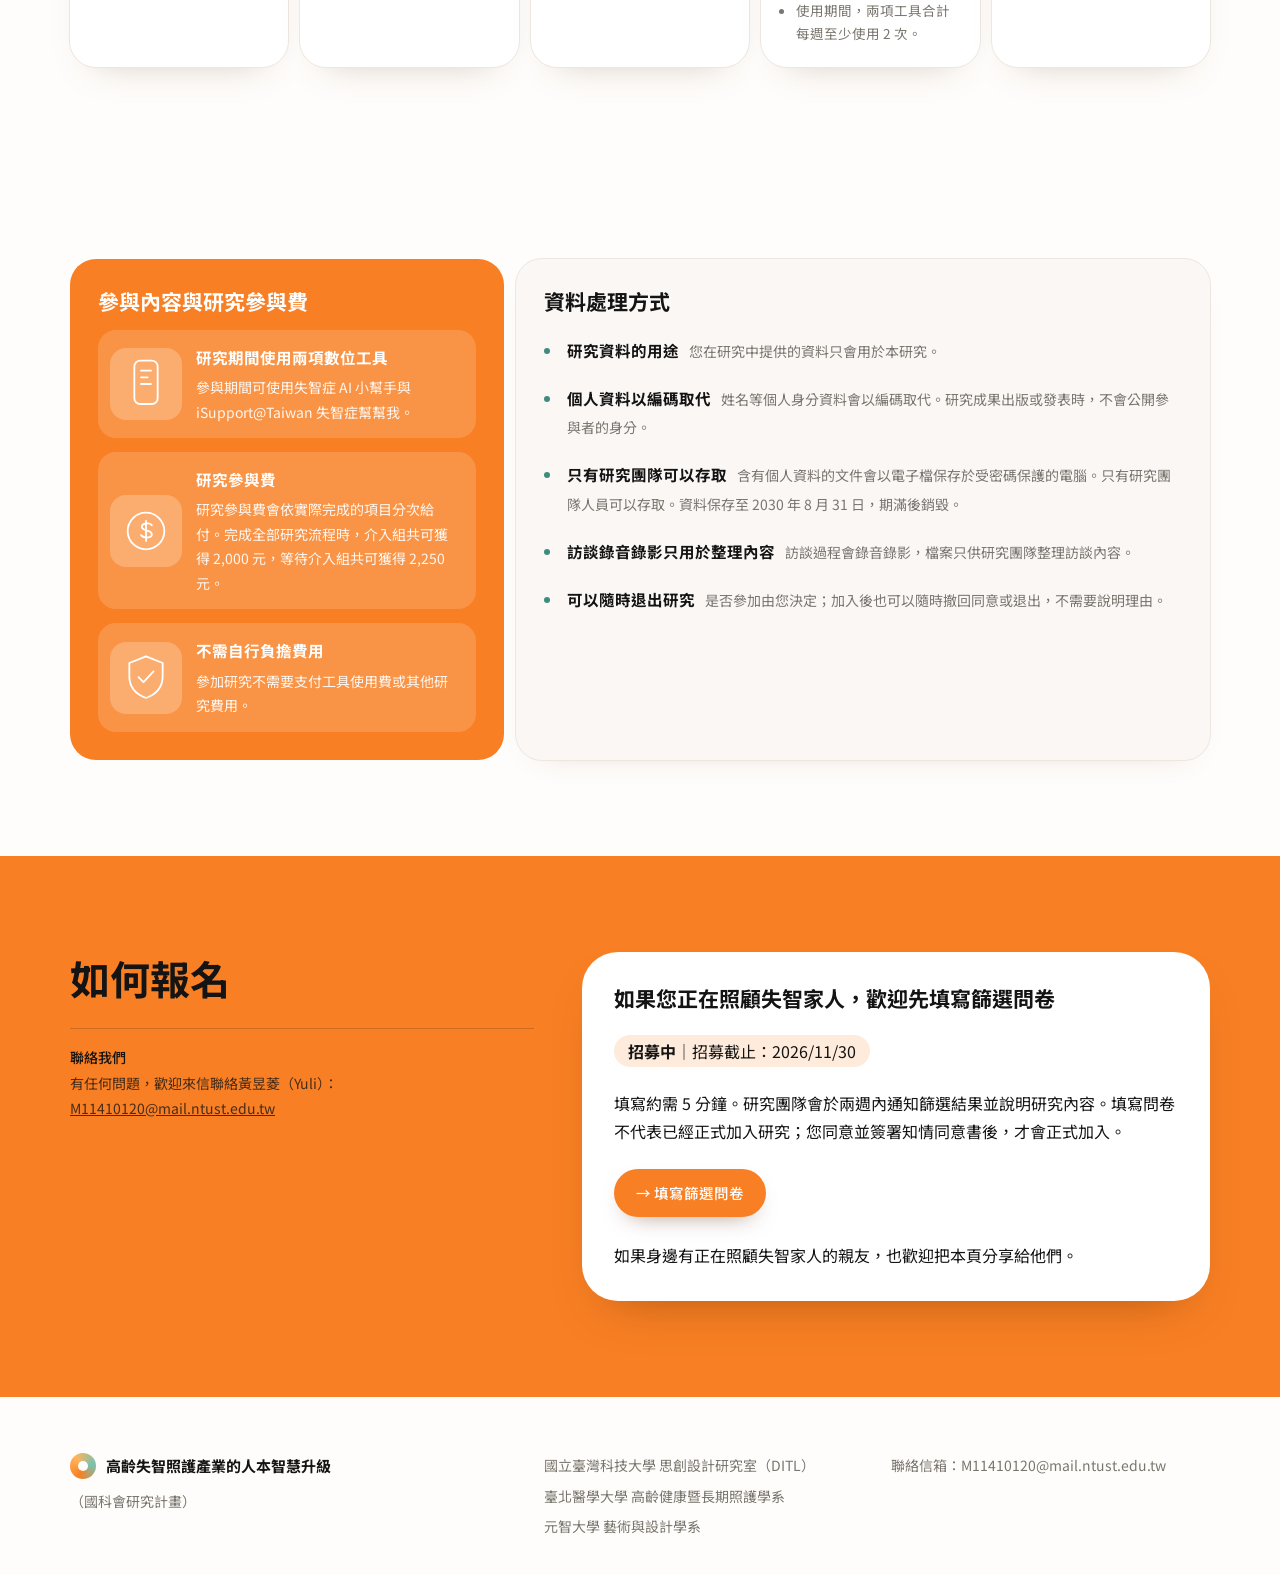
==== commit a84083cf: "Merge eligibility into the invitation block and drop the team sentence Co-Authored-By: Claude Opus 5" ====
--- a/caregiver.html
+++ b/caregiver.html
@@ -166,6 +166,18 @@
       <div class="cta-copy">
         <h2>邀請您參加研究</h2>
         <p>我們正在招募失智症家庭照顧者，試用兩項工具約 1 個月。我們想了解，這兩項工具能不能讓家庭照顧者更快找到方法、服務與下一步，並更有信心面對日常照顧。</p>
+        <div id="who" class="who-in">
+          <h3>誰可以參加</h3>
+          <ul class="org-cond">
+            <li><svg viewBox="0 0 24 24" fill="none" stroke="currentColor" stroke-width="3" aria-hidden="true"><path d="m5 12 5 5 9-10"/></svg>年滿 18 歲</li>
+            <li><svg viewBox="0 0 24 24" fill="none" stroke="currentColor" stroke-width="3" aria-hidden="true"><path d="m5 12 5 5 9-10"/></svg>您認為自己是失智家人的主要照顧者</li>
+            <li><svg viewBox="0 0 24 24" fill="none" stroke="currentColor" stroke-width="3" aria-hidden="true"><path d="m5 12 5 5 9-10"/></svg>即使日常照顧由看護協助，只要由您負責照顧安排與決定，也符合條件</li>
+            <li><svg viewBox="0 0 24 24" fill="none" stroke="currentColor" stroke-width="3" aria-hidden="true"><path d="m5 12 5 5 9-10"/></svg>家人已由醫師診斷為失智症，或疑似失智症、正在就醫評估</li>
+            <li><svg viewBox="0 0 24 24" fill="none" stroke="currentColor" stroke-width="3" aria-hidden="true"><path d="m5 12 5 5 9-10"/></svg>能用手機、平板或電腦操作 LINE、瀏覽網站及填寫線上問卷</li>
+            <li><svg viewBox="0 0 24 24" fill="none" stroke="currentColor" stroke-width="3" aria-hidden="true"><path d="m5 12 5 5 9-10"/></svg>沒有實際用過舊版 iSupport 網站或失智症 AI 小幫手</li>
+            <li><svg viewBox="0 0 24 24" fill="none" stroke="currentColor" stroke-width="3" aria-hidden="true"><path d="m5 12 5 5 9-10"/></svg>住在臺北市、新北市的照顧者優先</li>
+          </ul>
+        </div>
         <p>填寫篩選問卷不代表已經加入研究。符合條件後，研究團隊會再與您聯繫、說明研究內容；您同意並簽署同意書後，才會正式加入。</p>
       </div>
       <a class="pbtn pill-orange noicon" href="https://forms.gle/ef3gXZLnYvv6YkhdA" target="_blank" rel="noopener">馬上報名 →</a>
@@ -185,7 +197,6 @@
       <div class="goal"><span class="k">03</span><div><b><span class="sep">｜</span>使用後，面對照顧是否更有準備</b><br><span>了解使用一段時間後，家庭照顧者的照顧知識、照顧信心與照顧韌性是否有所變化。</span></div></div>
     </div>
     <div class="team">
-      <p>研究團隊由國立臺灣科技大學、臺北醫學大學與元智大學共同組成。</p>
       <div class="partners">
         <div class="partner">
           <img class="logo-img" src="images/NTUST_Logo.png" alt="國立臺灣科技大學標誌：藍色圖形與「臺科大 TAIWAN TECH」字樣">
@@ -203,20 +214,6 @@
       <p class="irb">本研究已通過台大研究倫理審查（IRB 審查編號：202508EM031）</p>
     </div>
 
-    <div id="who" class="org who-block">
-      <div class="org-head">
-        <h2>誰可以參加</h2>
-      </div>
-      <ul class="org-cond">
-        <li><svg viewBox="0 0 24 24" fill="none" stroke="currentColor" stroke-width="3" aria-hidden="true"><path d="m5 12 5 5 9-10"/></svg>年滿 18 歲</li>
-        <li><svg viewBox="0 0 24 24" fill="none" stroke="currentColor" stroke-width="3" aria-hidden="true"><path d="m5 12 5 5 9-10"/></svg>您認為自己是失智家人的主要照顧者</li>
-        <li><svg viewBox="0 0 24 24" fill="none" stroke="currentColor" stroke-width="3" aria-hidden="true"><path d="m5 12 5 5 9-10"/></svg>即使日常照顧由看護協助，只要由您負責照顧安排與決定，也符合條件</li>
-        <li><svg viewBox="0 0 24 24" fill="none" stroke="currentColor" stroke-width="3" aria-hidden="true"><path d="m5 12 5 5 9-10"/></svg>家人已由醫師診斷為失智症，或疑似失智症、正在就醫評估</li>
-        <li><svg viewBox="0 0 24 24" fill="none" stroke="currentColor" stroke-width="3" aria-hidden="true"><path d="m5 12 5 5 9-10"/></svg>能用手機、平板或電腦操作 LINE、瀏覽網站及填寫線上問卷</li>
-        <li><svg viewBox="0 0 24 24" fill="none" stroke="currentColor" stroke-width="3" aria-hidden="true"><path d="m5 12 5 5 9-10"/></svg>沒有實際用過舊版 iSupport 網站或失智症 AI 小幫手</li>
-        <li><svg viewBox="0 0 24 24" fill="none" stroke="currentColor" stroke-width="3" aria-hidden="true"><path d="m5 12 5 5 9-10"/></svg>住在臺北市、新北市的照顧者優先</li>
-      </ul>
-    </div>
   </div>
 </section>
 
--- a/style.css
+++ b/style.css
@@ -470,3 +470,8 @@
 
 /* ── 照顧者頁首圖用十指交握照片（研究者 2026-11-05），沿用首頁的淺色罩 ── */
 .hero-img.hands{object-position:center 45%}
+
+/* ── 「誰可以參加」併入深色邀請區（研究者 2026-11-05）── */
+.who-in{display:grid;gap:12px;margin-block:8px 4px;scroll-margin-top:84px}
+.who-in h3{font-size:17px;font-weight:700;color:var(--page)}
+.who-in .org-cond li{color:var(--ink)}
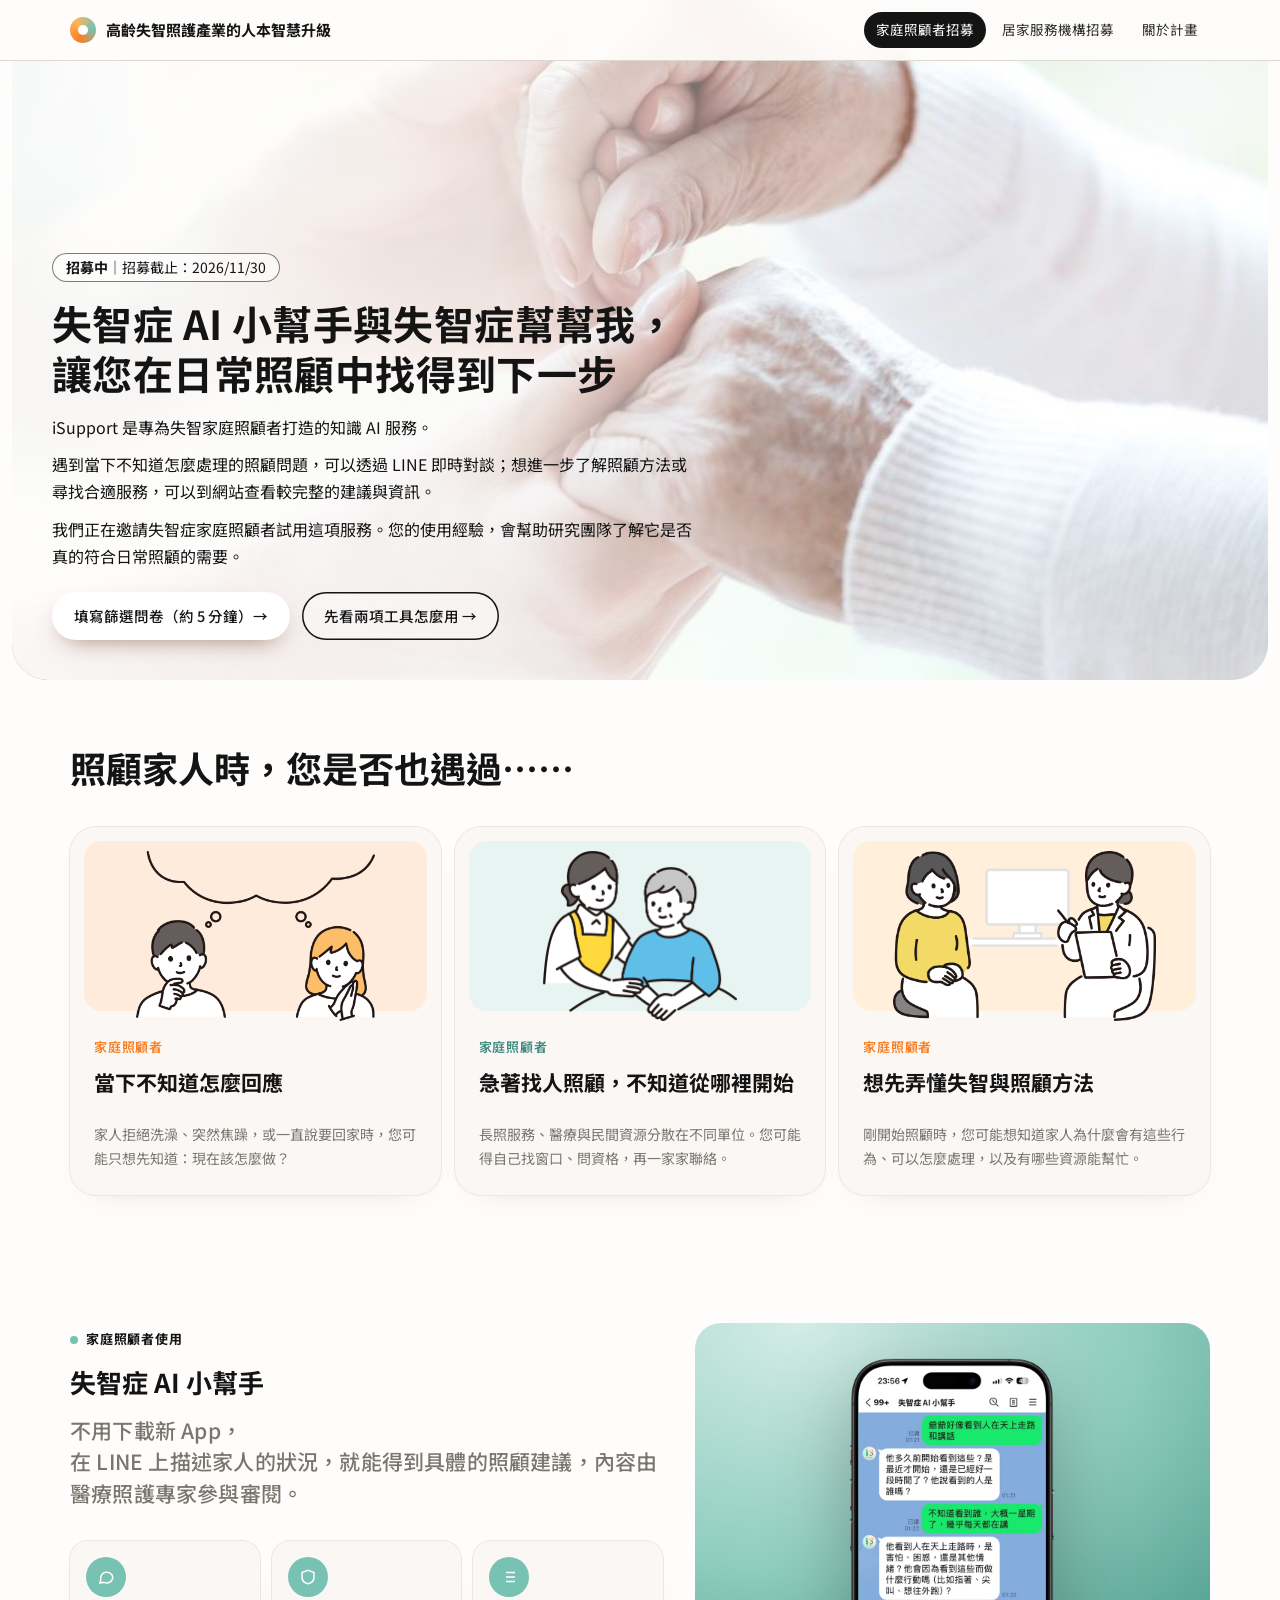
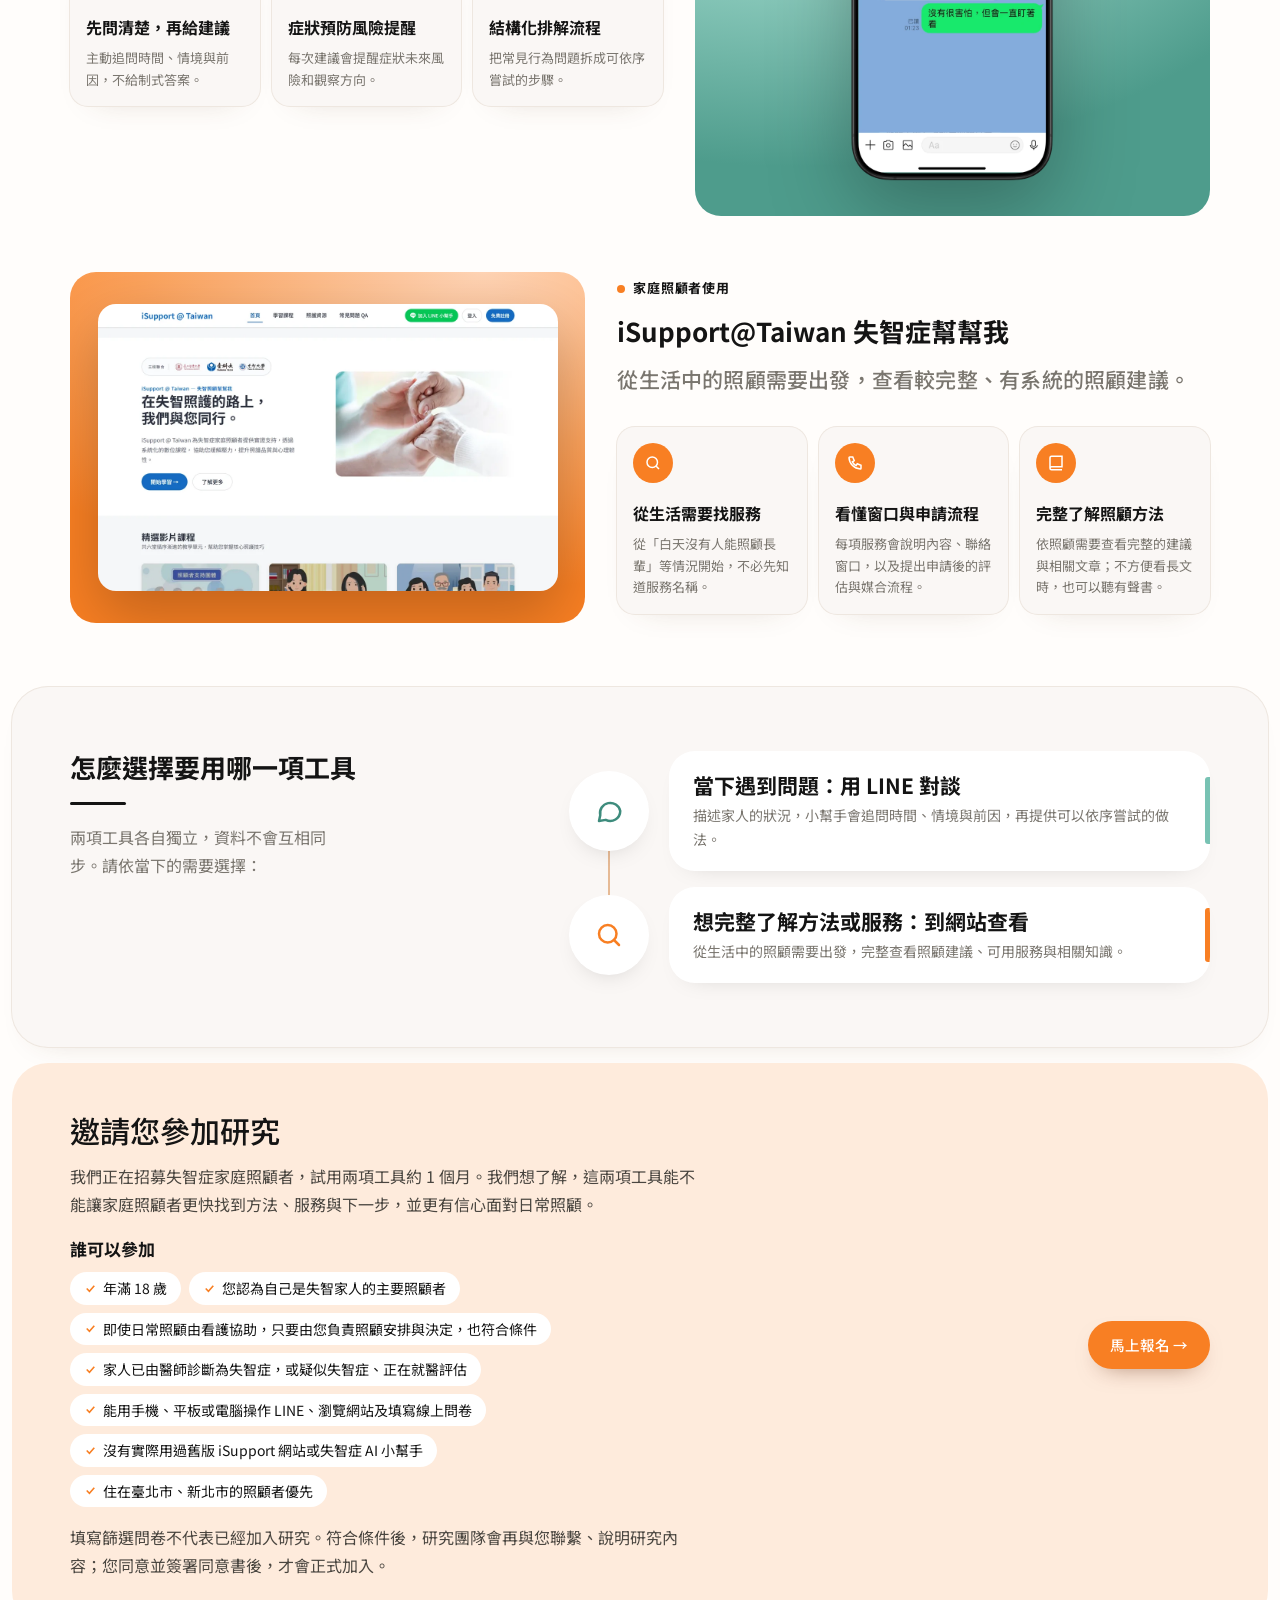
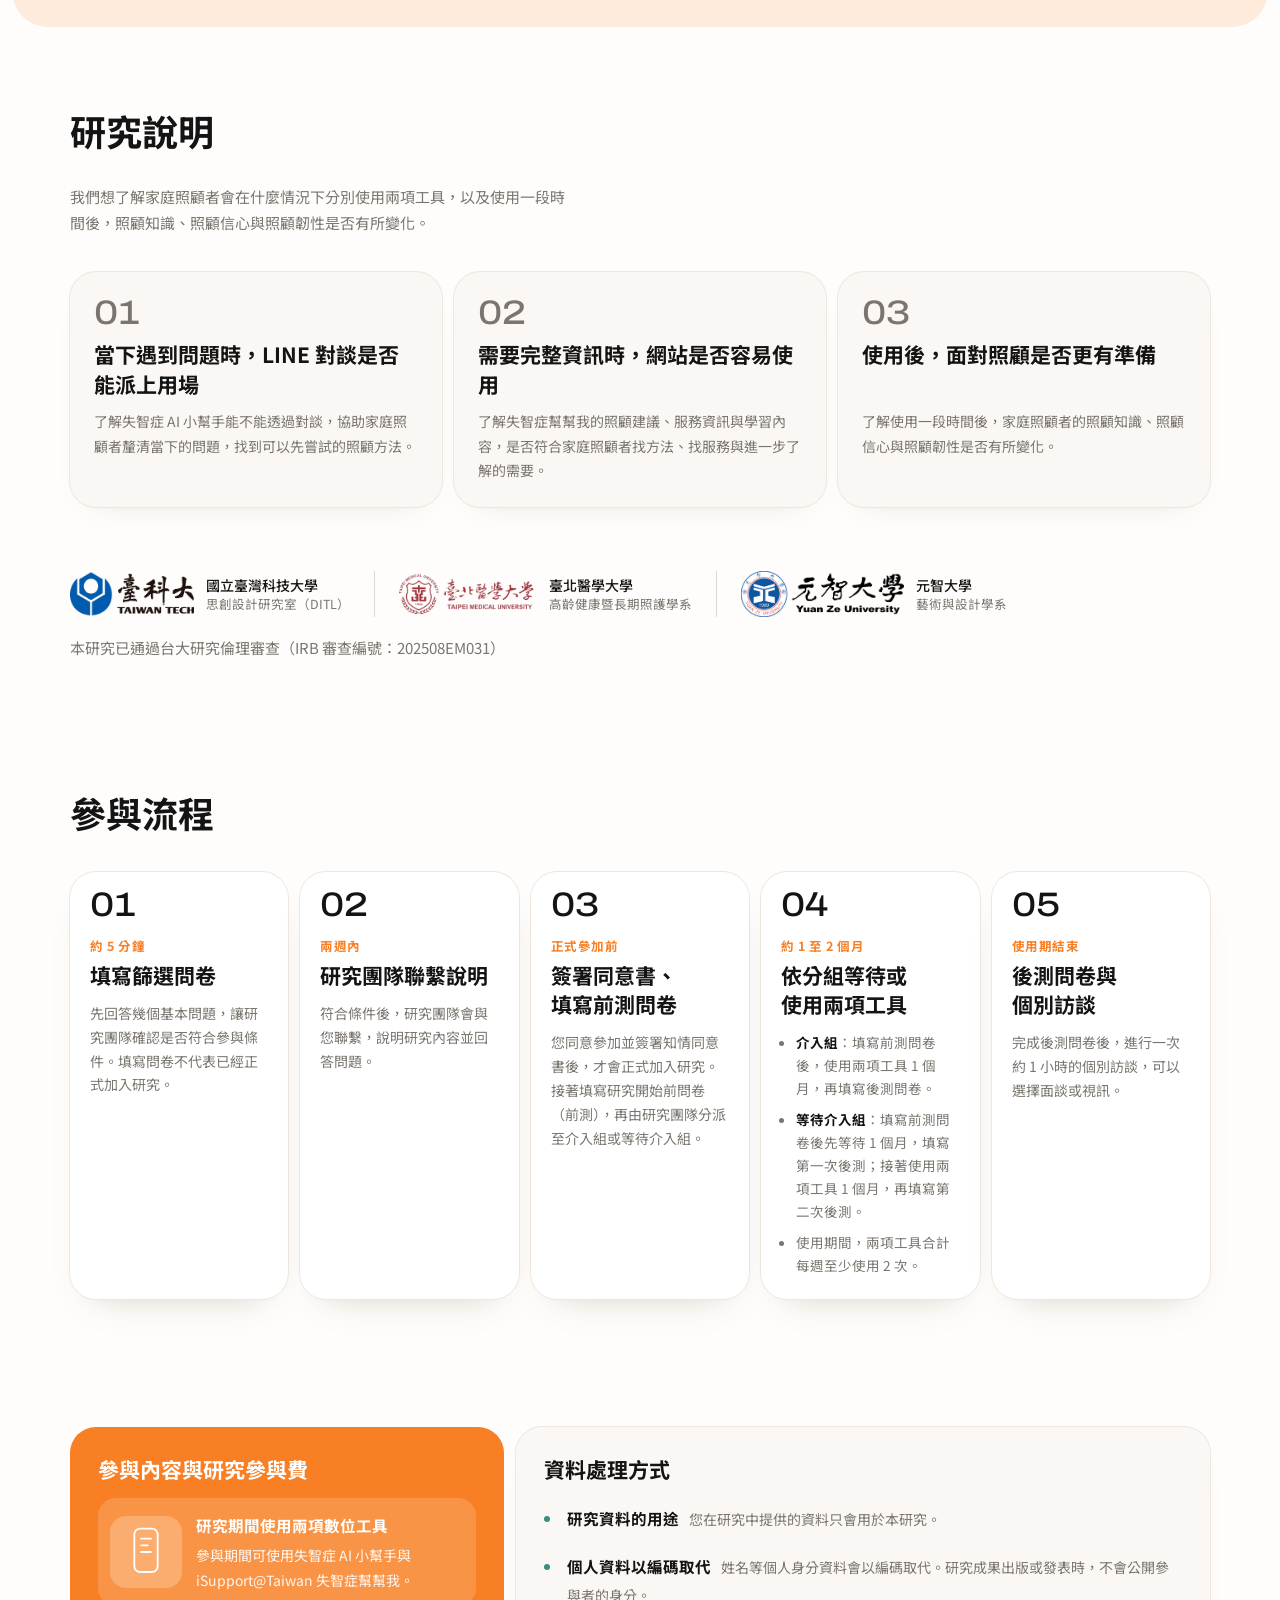
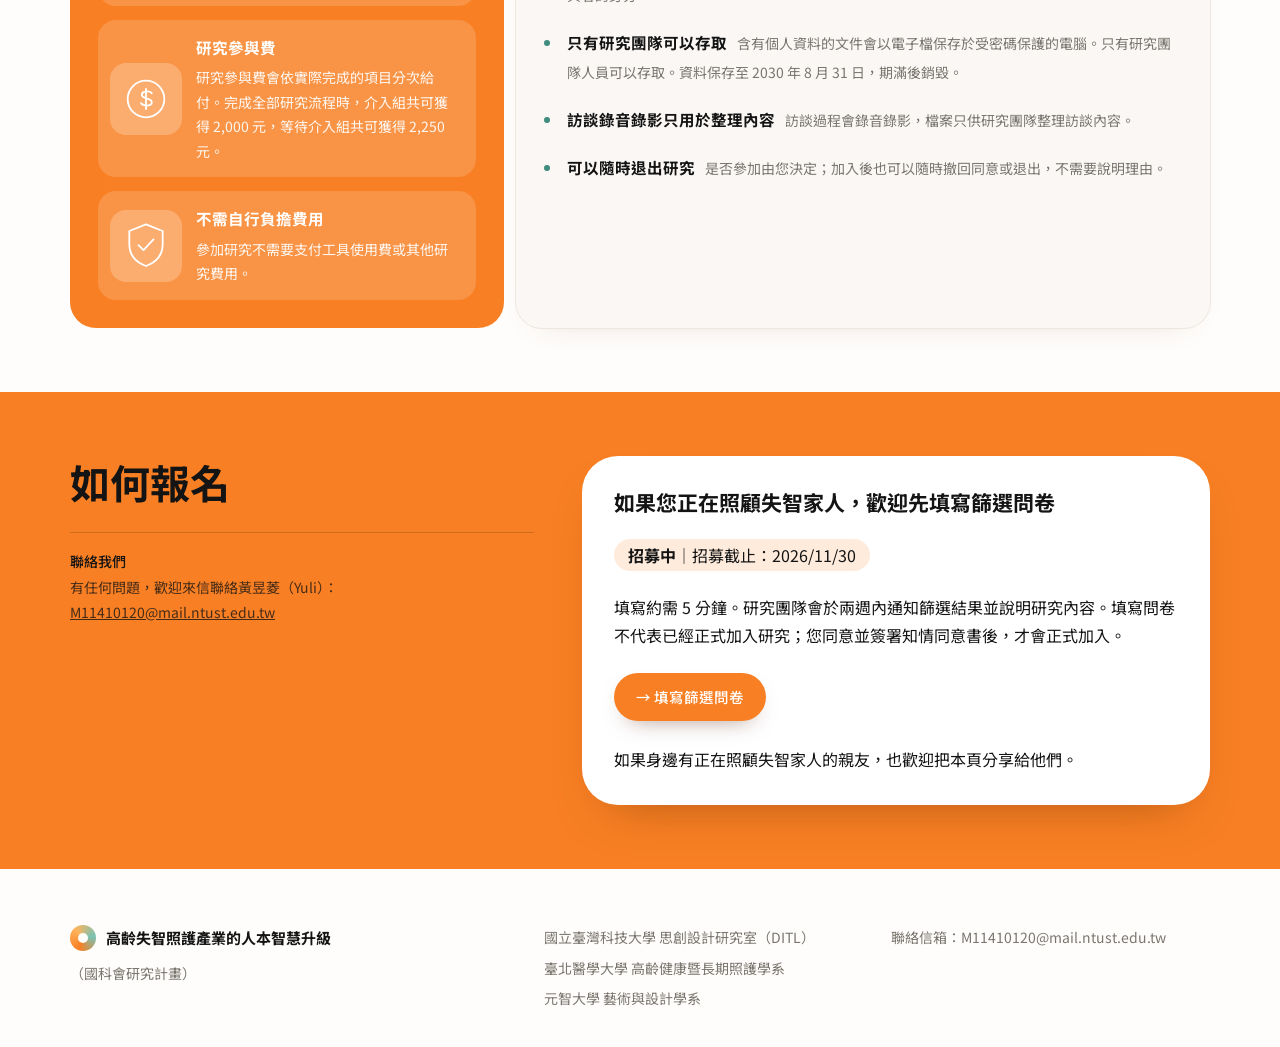
==== commit 0fd388a0: "Trim the caregiver hero lead sentence Co-Authored-By: Claude Opus 5.5 <noreply@anthropic.com>" ====
--- a/caregiver.html
+++ b/caregiver.html
@@ -30,7 +30,7 @@
         <p class="status"><strong>招募中</strong>｜招募截止：2026/11/30</p>
         <h1>失智症 AI 小幫手與失智症幫幫我，<br>讓您在日常照顧中找得到下一步</h1>
         <div class="lead">
-          <p>iSupport 是專為失智家庭照顧者打造的知識 AI 服務，包含失智症 AI 小幫手與 iSupport@Taiwan 失智症幫幫我網站。</p>
+          <p>iSupport 是專為失智家庭照顧者打造的知識 AI 服務。</p>
           <p>遇到當下不知道怎麼處理的照顧問題，可以透過 LINE 即時對談；想進一步了解照顧方法或尋找合適服務，可以到網站查看較完整的建議與資訊。</p>
           <p>我們正在邀請失智症家庭照顧者試用這項服務。您的使用經驗，會幫助研究團隊了解它是否真的符合日常照顧的需要。</p>
         </div>
--- a/style.css
+++ b/style.css
@@ -475,3 +475,20 @@
 .who-in{display:grid;gap:12px;margin-block:8px 4px;scroll-margin-top:84px}
 .who-in h3{font-size:17px;font-weight:700;color:var(--page)}
 .who-in .org-cond li{color:var(--ink)}
+
+/* ── 邀請區改淺橘底，黑字（研究者 2026-11-05 從 v8 三選一選 8-1）── */
+#join .cta-in{background:var(--primary-soft);color:var(--ink)}
+#join .cta-in p{color:#4A4640}
+#join .who-in h3{color:var(--ink)}
+
+/* ── 區塊間距縮小（研究者 2026-11-05）：section 96→64、色帶 88→64、深淺色 cta 外距與內距一起收 ── */
+section{padding-block:64px}
+.band{padding-block:64px}
+.cta{padding-block:16px}
+.cta-in{padding-block:48px}
+.intro{margin-bottom:36px}
+.band .intro{margin-bottom:28px}
+@media (max-width:700px){section{padding-block:48px}.band{padding-block:48px}.cta-in{padding-block:36px}}
+
+/* ── 三校 logo 列往下移（研究者 2026-11-05）：與上方內容距離 40→64px ── */
+.team{margin-top:64px}
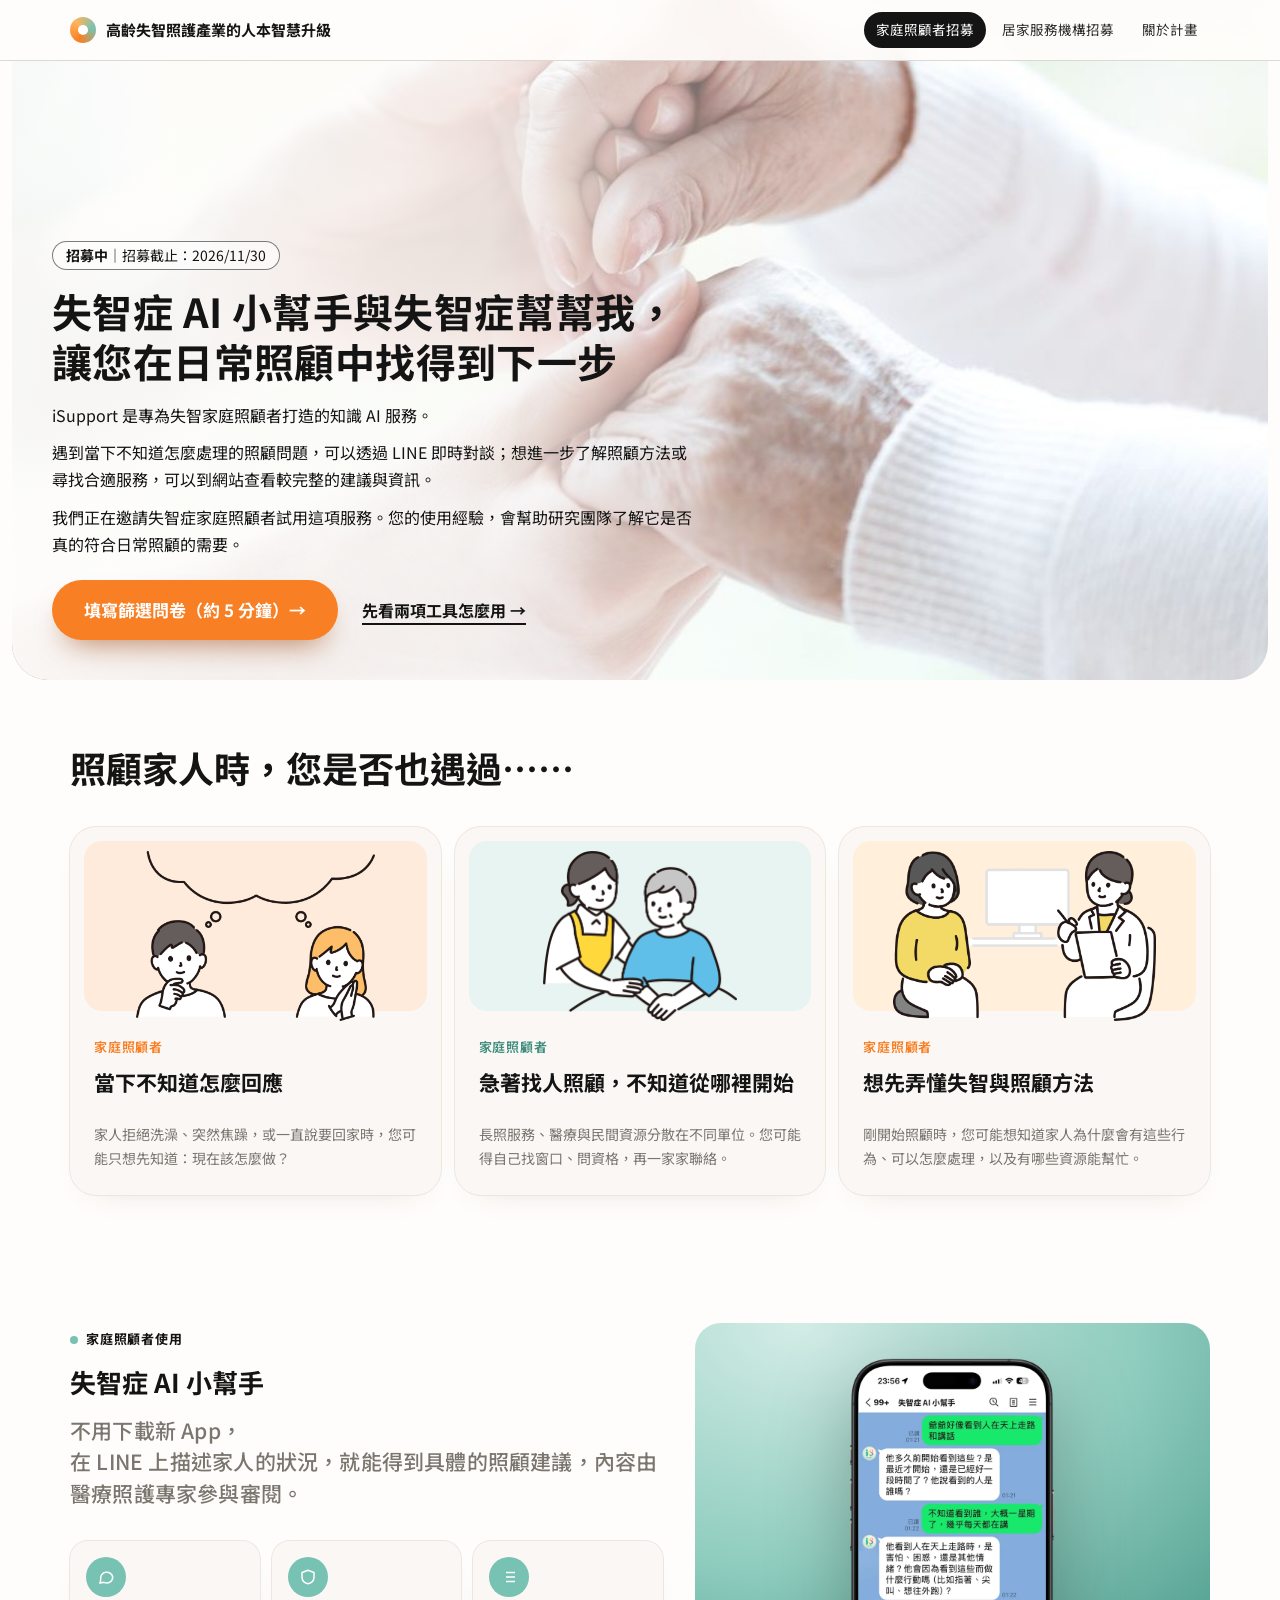
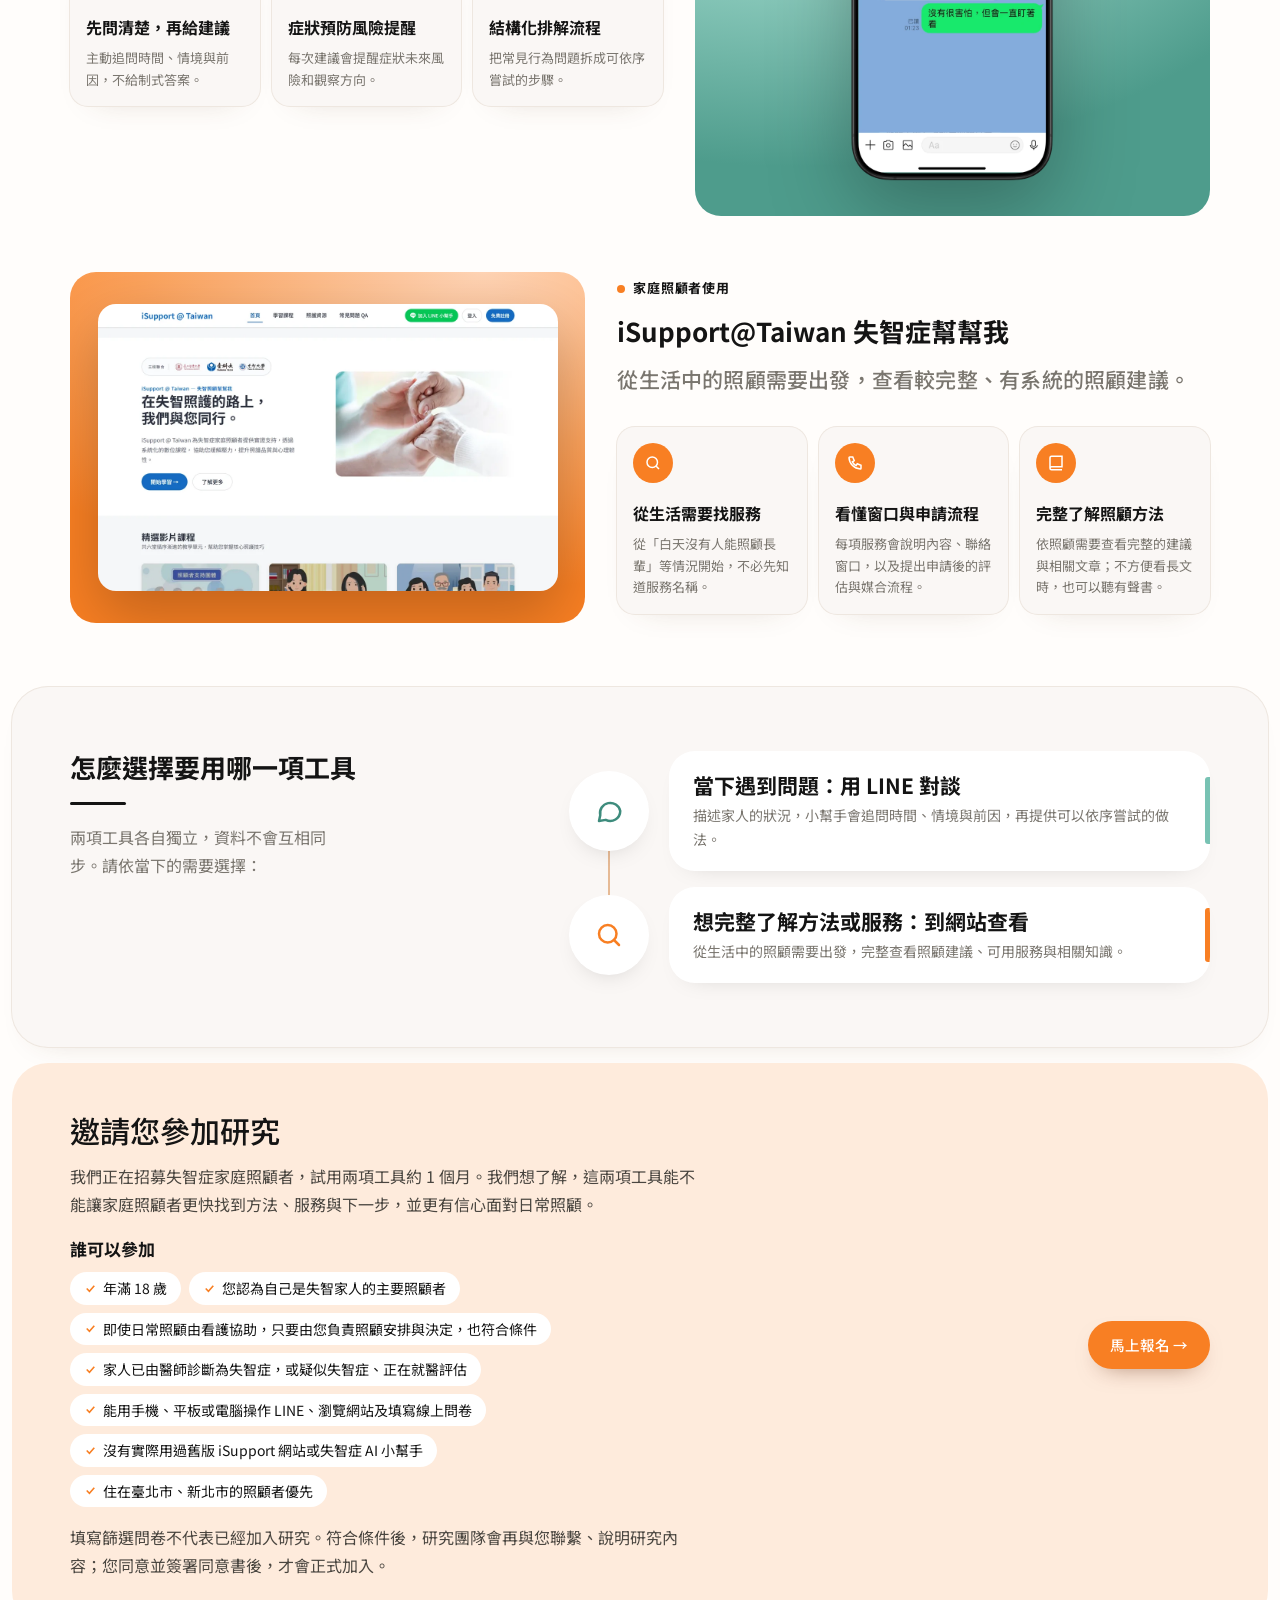
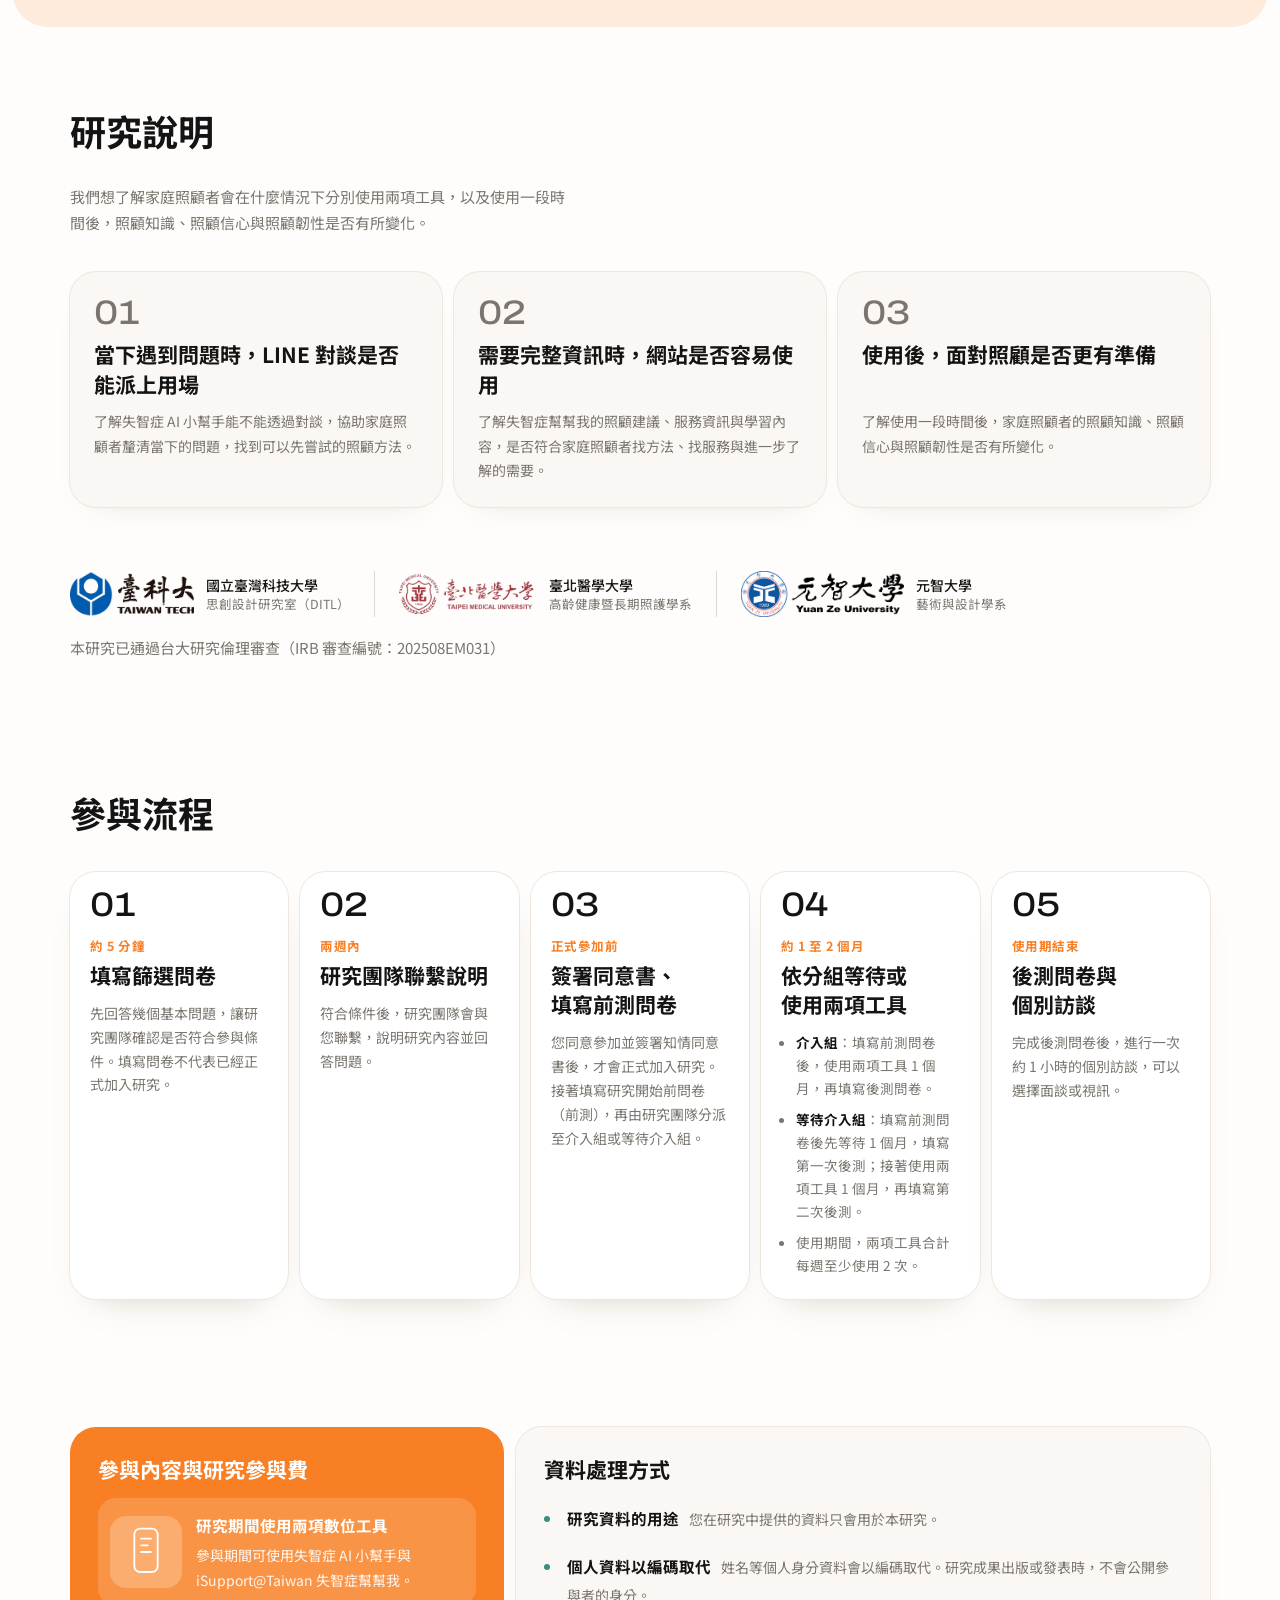
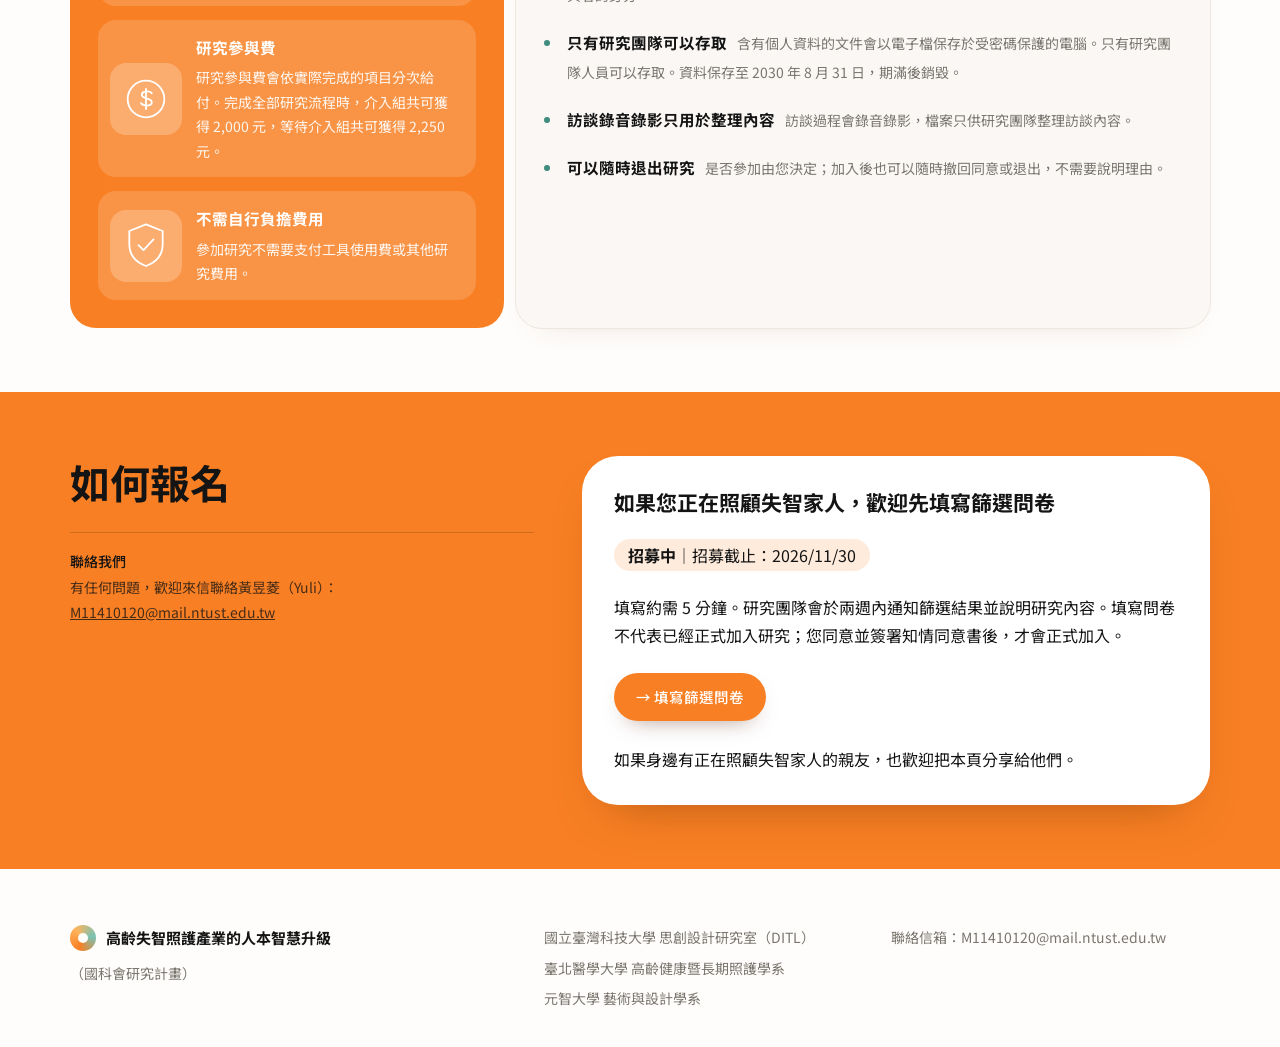
==== commit 9dc162e5: "Serve the iTrace recruitment page at /itrace in the same tab Co-Authored-By: Claude Opus 5.5 <norepl" ====
--- a/caregiver.html
+++ b/caregiver.html
@@ -15,7 +15,7 @@
     <a class="brand" href="index.html"><span class="mark" aria-hidden="true"></span><span>高齡失智照護產業的人本智慧升級</span></a>
     <div class="links">
       <a class="active" href="caregiver.html" aria-current="page">家庭照顧者招募</a>
-      <a href="https://itracerecruit.vercel.app/" target="_blank" rel="noopener">居家服務機構招募</a>
+      <a href="/itrace">居家服務機構招募</a>
       <a href="index.html#about">關於計畫</a>
     </div>
   </div>
--- a/style.css
+++ b/style.css
@@ -492,3 +492,11 @@
 
 /* ── 三校 logo 列往下移（研究者 2026-11-05）：與上方內容距離 40→64px ── */
 .team{margin-top:64px}
+
+/* ── 首屏按鈕（研究者 2026-11-05 選 9-3，主按鈕字改白）：主按鈕放大的橘色實心白字，次按鈕改成加底線的文字連結 ── */
+.hero-cta{align-items:center;gap:20px}
+.hero-cta .pill-light{background:var(--primary);color:#fff;font-size:17px;font-weight:700;min-height:60px;padding:8px 32px;box-shadow:0 16px 30px -14px rgba(150,60,0,.65)}
+.hero-cta .pill-ghost{background:transparent;box-shadow:none;backdrop-filter:none;min-height:0;padding:6px 4px;color:var(--ink);font-size:16px;font-weight:700;text-decoration:underline;text-decoration-thickness:2px;text-underline-offset:6px}
+
+/* ── 首頁兩個身分按鈕同等份量（研究者 2026-11-05）：居家服務機構改深綠實心白字，大小與橘色按鈕一致；照顧者頁不受影響 ── */
+.home .hero-cta .pill-ghost{background:var(--green-ink);color:#fff;font-size:17px;font-weight:700;min-height:60px;padding:8px 32px;text-decoration:none;box-shadow:0 16px 30px -14px rgba(30,80,70,.6)}
